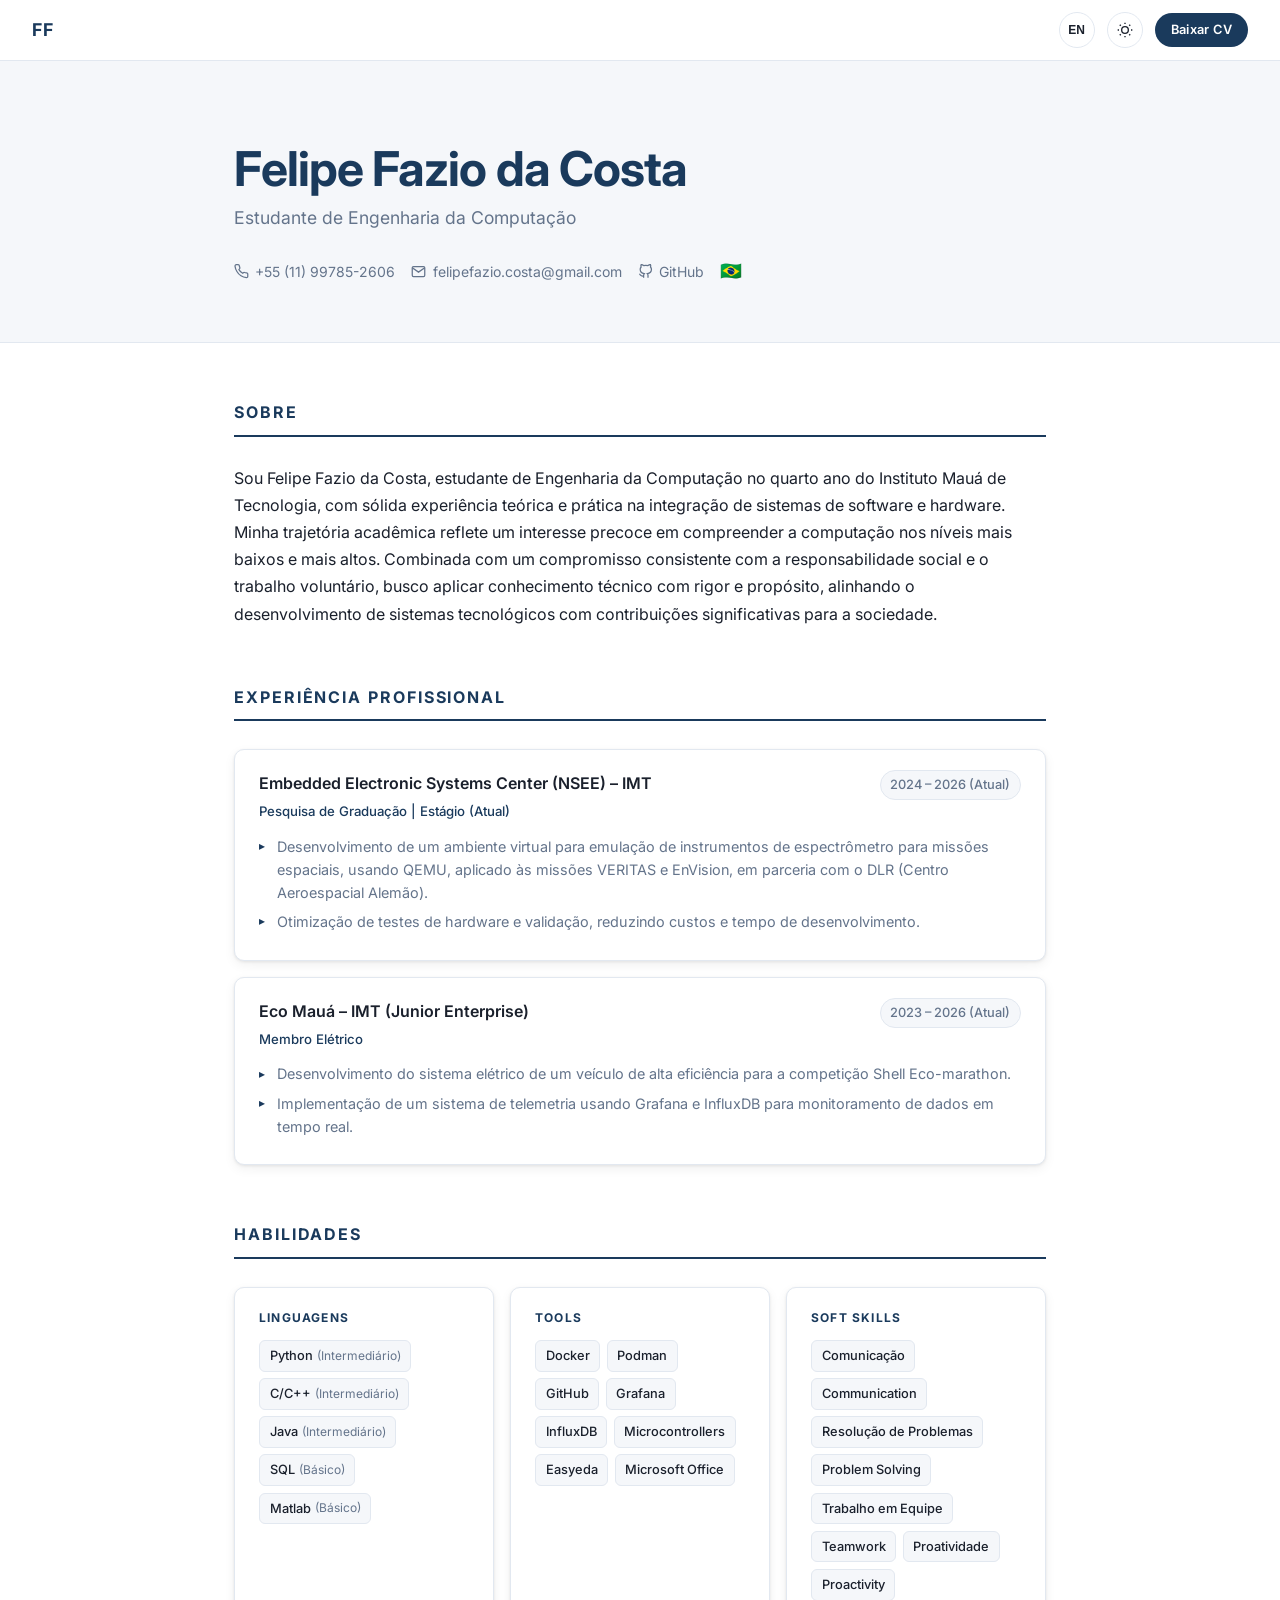
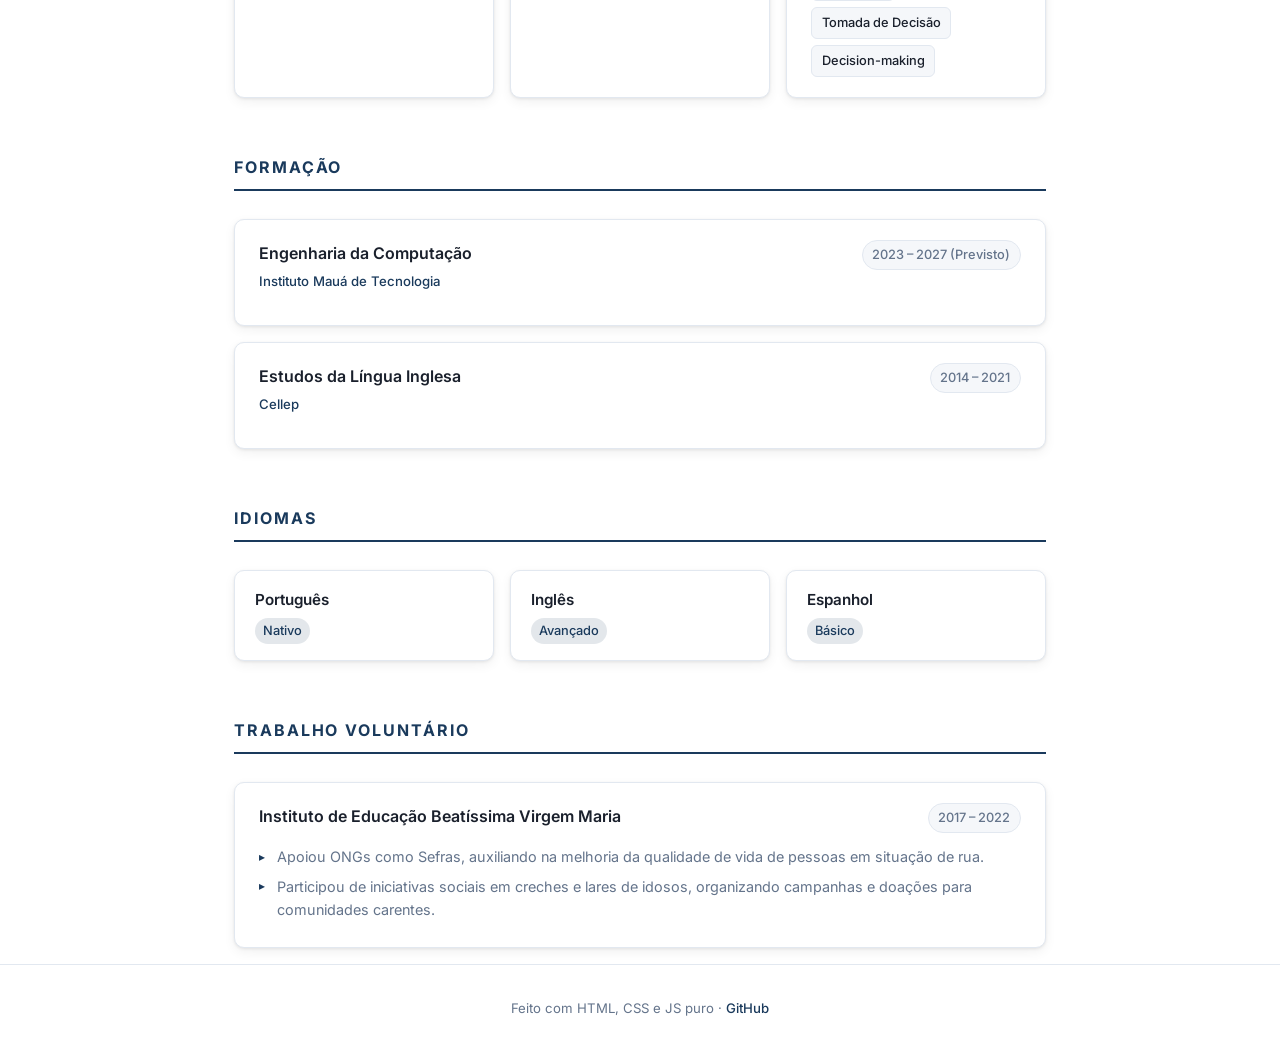
==== index.html @ 3641a053 "fix: correct GitHub username in links" ====
<!DOCTYPE html>
<html lang="pt-BR" data-theme="light">
<head>
  <meta charset="UTF-8" />
  <meta name="viewport" content="width=device-width, initial-scale=1.0" />
  <title>Felipe Fazio da Costa – CV</title>
  <meta name="description" content="CV de Felipe Fazio da Costa, estudante de Engenharia da Computação no Instituto Mauá de Tecnologia." />
  <link rel="preconnect" href="https://fonts.googleapis.com" />
  <link rel="preconnect" href="https://fonts.gstatic.com" crossorigin />
  <link href="https://fonts.googleapis.com/css2?family=Inter:wght@300;400;500;600;700&display=swap" rel="stylesheet" />
  <link rel="stylesheet" href="css/style.css" />
</head>
<body>

  <!-- ─── NAVBAR ─────────────────────────────────────────────── -->
  <nav class="navbar">
    <span class="nav-logo">FF</span>
    <div class="nav-actions">
      <button id="lang-toggle" class="btn-icon" aria-label="Trocar idioma / Switch language">
        <span data-lang="pt">EN</span>
        <span data-lang="en" hidden>PT</span>
      </button>
      <button id="theme-toggle" class="btn-icon" aria-label="Alternar tema">
        <svg class="icon-sun" xmlns="http://www.w3.org/2000/svg" viewBox="0 0 24 24" fill="none" stroke="currentColor" stroke-width="2"><circle cx="12" cy="12" r="5"/><line x1="12" y1="1" x2="12" y2="3"/><line x1="12" y1="21" x2="12" y2="23"/><line x1="4.22" y1="4.22" x2="5.64" y2="5.64"/><line x1="18.36" y1="18.36" x2="19.78" y2="19.78"/><line x1="1" y1="12" x2="3" y2="12"/><line x1="21" y1="12" x2="23" y2="12"/><line x1="4.22" y1="19.78" x2="5.64" y2="18.36"/><line x1="18.36" y1="5.64" x2="19.78" y2="4.22"/></svg>
        <svg class="icon-moon" xmlns="http://www.w3.org/2000/svg" viewBox="0 0 24 24" fill="none" stroke="currentColor" stroke-width="2"><path d="M21 12.79A9 9 0 1 1 11.21 3 7 7 0 0 0 21 12.79z"/></svg>
      </button>
      <a href="assets/cv_felipe_fazio.pdf" download class="btn-download">
        <span data-lang="pt">Baixar CV</span>
        <span data-lang="en" hidden>Download CV</span>
      </a>
    </div>
  </nav>

  <!-- ─── HEADER ──────────────────────────────────────────────── -->
  <header class="hero reveal">
    <div class="container">
      <h1>Felipe Fazio da Costa</h1>
      <p class="subtitle">
        <span data-lang="pt">Estudante de Engenharia da Computação</span>
        <span data-lang="en" hidden>Computer Engineering Student</span>
      </p>
      <div class="contacts">
        <a href="tel:+5511997852606" class="contact-item">
          <svg xmlns="http://www.w3.org/2000/svg" viewBox="0 0 24 24" fill="none" stroke="currentColor" stroke-width="2"><path d="M22 16.92v3a2 2 0 0 1-2.18 2 19.79 19.79 0 0 1-8.63-3.07A19.5 19.5 0 0 1 4.69 12a19.79 19.79 0 0 1-3.07-8.67A2 2 0 0 1 3.6 1.18h3a2 2 0 0 1 2 1.72 12.84 12.84 0 0 0 .7 2.81 2 2 0 0 1-.45 2.11L7.91 8.91a16 16 0 0 0 6 6l.91-.91a2 2 0 0 1 2.11-.45 12.84 12.84 0 0 0 2.81.7A2 2 0 0 1 22 16.92z"/></svg>
          +55 (11) 99785-2606
        </a>
        <a href="mailto:felipefazio.costa@gmail.com" class="contact-item">
          <svg xmlns="http://www.w3.org/2000/svg" viewBox="0 0 24 24" fill="none" stroke="currentColor" stroke-width="2"><path d="M4 4h16c1.1 0 2 .9 2 2v12c0 1.1-.9 2-2 2H4c-1.1 0-2-.9-2-2V6c0-1.1.9-2 2-2z"/><polyline points="22,6 12,13 2,6"/></svg>
          felipefazio.costa@gmail.com
        </a>
        <a href="https://github.com/FFCfelps1" target="_blank" rel="noopener" class="contact-item">
          <svg xmlns="http://www.w3.org/2000/svg" viewBox="0 0 24 24" fill="none" stroke="currentColor" stroke-width="2"><path d="M9 19c-5 1.5-5-2.5-7-3m14 6v-3.87a3.37 3.37 0 0 0-.94-2.61c3.14-.35 6.44-1.54 6.44-7A5.44 5.44 0 0 0 20 4.77 5.07 5.07 0 0 0 19.91 1S18.73.65 16 2.48a13.38 13.38 0 0 0-7 0C6.27.65 5.09 1 5.09 1A5.07 5.07 0 0 0 5 4.77a5.44 5.44 0 0 0-1.5 3.78c0 5.42 3.3 6.61 6.44 7A3.37 3.37 0 0 0 9 18.13V22"/></svg>
          GitHub
        </a>
        <span class="contact-item flag" title="Brasileiro">🇧🇷</span>
      </div>
    </div>
  </header>

  <main class="container">

    <!-- ─── ABOUT ──────────────────────────────────────────────── -->
    <section id="about" class="section reveal">
      <h2 class="section-title">
        <span data-lang="pt">Sobre</span>
        <span data-lang="en" hidden>About</span>
      </h2>
      <p data-lang="pt">
        Sou Felipe Fazio da Costa, estudante de Engenharia da Computação no quarto ano do Instituto Mauá de Tecnologia, com sólida experiência teórica e prática na integração de sistemas de software e hardware. Minha trajetória acadêmica reflete um interesse precoce em compreender a computação nos níveis mais baixos e mais altos. Combinada com um compromisso consistente com a responsabilidade social e o trabalho voluntário, busco aplicar conhecimento técnico com rigor e propósito, alinhando o desenvolvimento de sistemas tecnológicos com contribuições significativas para a sociedade.
      </p>
      <p data-lang="en" hidden>
        I'm Felipe Fazio da Costa, a fourth-year Computer Engineering student at Instituto Mauá de Tecnologia, with solid theoretical and practical experience in the integration of software and hardware systems. My academic path reflects an early interest in understanding computing at both low and high levels, combined with a consistent commitment to social responsibility developed through volunteer work. I seek to apply technical knowledge with rigor and purpose, aligning the development of technological systems with meaningful contributions to society.
      </p>
    </section>

    <!-- ─── EXPERIENCE ───────────────────────────────────────────── -->
    <section id="experience" class="section reveal">
      <h2 class="section-title">
        <span data-lang="pt">Experiência Profissional</span>
        <span data-lang="en" hidden>Professional Experience</span>
      </h2>

      <div class="experience-item reveal">
        <div class="exp-header">
          <div>
            <h3>Embedded Electronic Systems Center (NSEE) – IMT</h3>
            <span class="exp-role">
              <span data-lang="pt">Pesquisa de Graduação | Estágio (Atual)</span>
              <span data-lang="en" hidden>Undergraduate Research | Internship (Current)</span>
            </span>
          </div>
          <span class="exp-date">2024 – 2026 (<span data-lang="pt">Atual</span><span data-lang="en" hidden>Current</span>)</span>
        </div>
        <ul>
          <li data-lang="pt">Desenvolvimento de um ambiente virtual para emulação de instrumentos de espectrômetro para missões espaciais, usando QEMU, aplicado às missões VERITAS e EnVision, em parceria com o DLR (Centro Aeroespacial Alemão).</li>
          <li data-lang="en" hidden>Development of a virtual environment for spectrograph instrument emulation using QEMU, applied to the VERITAS and EnVision space missions, in partnership with DLR (German Aerospace Center).</li>
          <li data-lang="pt">Otimização de testes de hardware e validação, reduzindo custos e tempo de desenvolvimento.</li>
          <li data-lang="en" hidden>Optimization of hardware testing and validation, reducing costs and development time.</li>
        </ul>
      </div>

      <div class="experience-item reveal">
        <div class="exp-header">
          <div>
            <h3>Eco Mauá – IMT (Junior Enterprise)</h3>
            <span class="exp-role">
              <span data-lang="pt">Membro Elétrico</span>
              <span data-lang="en" hidden>Electrical Member</span>
            </span>
          </div>
          <span class="exp-date">2023 – 2026 (<span data-lang="pt">Atual</span><span data-lang="en" hidden>Current</span>)</span>
        </div>
        <ul>
          <li data-lang="pt">Desenvolvimento do sistema elétrico de um veículo de alta eficiência para a competição Shell Eco-marathon.</li>
          <li data-lang="en" hidden>Development of the electrical system of a high-efficiency vehicle for the Shell Eco-marathon competition.</li>
          <li data-lang="pt">Implementação de um sistema de telemetria usando Grafana e InfluxDB para monitoramento de dados em tempo real.</li>
          <li data-lang="en" hidden>Implementation of a telemetry system using Grafana and InfluxDB for real-time data monitoring.</li>
        </ul>
      </div>
    </section>

    <!-- ─── SKILLS ───────────────────────────────────────────────── -->
    <section id="skills" class="section reveal">
      <h2 class="section-title">
        <span data-lang="pt">Habilidades</span>
        <span data-lang="en" hidden>Skills</span>
      </h2>
      <div class="skills-grid">
        <div class="skill-group reveal">
          <h4 data-lang="pt">Linguagens</h4>
          <h4 data-lang="en" hidden>Languages</h4>
          <div class="tags">
            <span class="tag">Python <em data-lang="pt">(Intermediário)</em><em data-lang="en" hidden>(Intermediate)</em></span>
            <span class="tag">C/C++ <em data-lang="pt">(Intermediário)</em><em data-lang="en" hidden>(Intermediate)</em></span>
            <span class="tag">Java <em data-lang="pt">(Intermediário)</em><em data-lang="en" hidden>(Intermediate)</em></span>
            <span class="tag">SQL <em data-lang="pt">(Básico)</em><em data-lang="en" hidden>(Basic)</em></span>
            <span class="tag">Matlab <em data-lang="pt">(Básico)</em><em data-lang="en" hidden>(Basic)</em></span>
          </div>
        </div>
        <div class="skill-group reveal">
          <h4>Tools</h4>
          <div class="tags">
            <span class="tag">Docker</span>
            <span class="tag">Podman</span>
            <span class="tag">GitHub</span>
            <span class="tag">Grafana</span>
            <span class="tag">InfluxDB</span>
            <span class="tag">Microcontrollers</span>
            <span class="tag">Easyeda</span>
            <span class="tag">Microsoft Office</span>
          </div>
        </div>
        <div class="skill-group reveal">
          <h4 data-lang="pt">Soft Skills</h4>
          <h4 data-lang="en" hidden>Soft Skills</h4>
          <div class="tags">
            <span class="tag" data-lang="pt">Comunicação</span><span class="tag" data-lang="en" hidden>Communication</span>
            <span class="tag" data-lang="pt">Resolução de Problemas</span><span class="tag" data-lang="en" hidden>Problem Solving</span>
            <span class="tag" data-lang="pt">Trabalho em Equipe</span><span class="tag" data-lang="en" hidden>Teamwork</span>
            <span class="tag" data-lang="pt">Proatividade</span><span class="tag" data-lang="en" hidden>Proactivity</span>
            <span class="tag" data-lang="pt">Tomada de Decisão</span><span class="tag" data-lang="en" hidden>Decision-making</span>
          </div>
        </div>
      </div>
    </section>

    <!-- ─── EDUCATION ────────────────────────────────────────────── -->
    <section id="education" class="section reveal">
      <h2 class="section-title">
        <span data-lang="pt">Formação</span>
        <span data-lang="en" hidden>Education</span>
      </h2>
      <div class="experience-item reveal">
        <div class="exp-header">
          <div>
            <h3 data-lang="pt">Engenharia da Computação</h3>
            <h3 data-lang="en" hidden>Computer Engineering</h3>
            <span class="exp-role">Instituto Mauá de Tecnologia</span>
          </div>
          <span class="exp-date">2023 – 2027 (<span data-lang="pt">Previsto</span><span data-lang="en" hidden>Expected</span>)</span>
        </div>
      </div>
      <div class="experience-item reveal">
        <div class="exp-header">
          <div>
            <h3 data-lang="pt">Estudos da Língua Inglesa</h3>
            <h3 data-lang="en" hidden>English Language Studies</h3>
            <span class="exp-role">Cellep</span>
          </div>
          <span class="exp-date">2014 – 2021</span>
        </div>
      </div>
    </section>

    <!-- ─── LANGUAGES ────────────────────────────────────────────── -->
    <section id="languages" class="section reveal">
      <h2 class="section-title">
        <span data-lang="pt">Idiomas</span>
        <span data-lang="en" hidden>Languages</span>
      </h2>
      <div class="lang-grid">
        <div class="lang-item reveal">
          <span class="lang-name" data-lang="pt">Português</span>
          <span class="lang-name" data-lang="en" hidden>Portuguese</span>
          <span class="lang-level" data-lang="pt">Nativo</span>
          <span class="lang-level" data-lang="en" hidden>Native</span>
        </div>
        <div class="lang-item reveal">
          <span class="lang-name" data-lang="pt">Inglês</span>
          <span class="lang-name" data-lang="en" hidden>English</span>
          <span class="lang-level" data-lang="pt">Avançado</span>
          <span class="lang-level" data-lang="en" hidden>Advanced</span>
        </div>
        <div class="lang-item reveal">
          <span class="lang-name" data-lang="pt">Espanhol</span>
          <span class="lang-name" data-lang="en" hidden>Spanish</span>
          <span class="lang-level" data-lang="pt">Básico</span>
          <span class="lang-level" data-lang="en" hidden>Beginner</span>
        </div>
      </div>
    </section>

    <!-- ─── VOLUNTEER ────────────────────────────────────────────── -->
    <section id="volunteer" class="section reveal">
      <h2 class="section-title">
        <span data-lang="pt">Trabalho Voluntário</span>
        <span data-lang="en" hidden>Volunteer Work</span>
      </h2>
      <div class="experience-item reveal">
        <div class="exp-header">
          <div>
            <h3>Instituto de Educação Beatíssima Virgem Maria</h3>
          </div>
          <span class="exp-date">2017 – 2022</span>
        </div>
        <ul>
          <li data-lang="pt">Apoiou ONGs como Sefras, auxiliando na melhoria da qualidade de vida de pessoas em situação de rua.</li>
          <li data-lang="en" hidden>Supported NGOs such as Sefras, assisting in improving the quality of life for people experiencing homelessness.</li>
          <li data-lang="pt">Participou de iniciativas sociais em creches e lares de idosos, organizando campanhas e doações para comunidades carentes.</li>
          <li data-lang="en" hidden>Participated in social initiatives at daycares and nursing homes, organizing campaigns and donations for underprivileged communities.</li>
        </ul>
      </div>
    </section>

  </main>

  <!-- ─── FOOTER ──────────────────────────────────────────────── -->
  <footer class="footer">
    <p>
      <span data-lang="pt">Feito com HTML, CSS e JS puro · </span>
      <span data-lang="en" hidden>Built with plain HTML, CSS & JS · </span>
      <a href="https://github.com/FFCfelps1/CV_Felipe_Fazio" target="_blank" rel="noopener">GitHub</a>
    </p>
  </footer>

  <script src="js/main.js"></script>
</body>
</html>
---- css/style.css ----
/* ─── TOKENS ─────────────────────────────────────────────────── */
:root {
  --bg:          #ffffff;
  --bg-alt:      #f5f7fa;
  --surface:     #ffffff;
  --border:      #e2e8f0;
  --text:        #1a202c;
  --text-muted:  #64748b;
  --accent:      #1a3a5c;
  --accent-light:#2563a8;
  --accent-glow: rgba(26, 58, 92, 0.12);
  --nav-bg:      rgba(255, 255, 255, 0.85);
  --shadow:      0 1px 3px rgba(0,0,0,.08), 0 4px 12px rgba(0,0,0,.06);
  --radius:      10px;
  --transition:  .25s ease;
}

[data-theme="dark"] {
  --bg:          #0f1117;
  --bg-alt:      #161b22;
  --surface:     #1c2230;
  --border:      #2d3748;
  --text:        #e2e8f0;
  --text-muted:  #94a3b8;
  --accent:      #4a9eff;
  --accent-light:#7bc2ff;
  --accent-glow: rgba(74, 158, 255, 0.15);
  --nav-bg:      rgba(15, 17, 23, 0.85);
  --shadow:      0 1px 3px rgba(0,0,0,.3), 0 4px 12px rgba(0,0,0,.25);
}

/* ─── RESET & BASE ──────────────────────────────────────────── */
*, *::before, *::after { box-sizing: border-box; margin: 0; padding: 0; }

html { scroll-behavior: smooth; }

body {
  font-family: 'Inter', system-ui, sans-serif;
  font-size: 1rem;
  line-height: 1.7;
  color: var(--text);
  background: var(--bg);
  transition: background var(--transition), color var(--transition);
}

a { color: inherit; text-decoration: none; }
a:hover { color: var(--accent); }
ul { list-style: none; }

/* ─── LAYOUT ────────────────────────────────────────────────── */
.container {
  max-width: 860px;
  margin: 0 auto;
  padding: 0 1.5rem;
}

/* ─── NAVBAR ────────────────────────────────────────────────── */
.navbar {
  position: sticky;
  top: 0;
  z-index: 100;
  display: flex;
  align-items: center;
  justify-content: space-between;
  padding: .75rem 2rem;
  background: var(--nav-bg);
  backdrop-filter: blur(12px);
  -webkit-backdrop-filter: blur(12px);
  border-bottom: 1px solid var(--border);
  transition: background var(--transition);
}

.nav-logo {
  font-weight: 700;
  font-size: 1.1rem;
  color: var(--accent);
  letter-spacing: .05em;
}

.nav-actions {
  display: flex;
  align-items: center;
  gap: .75rem;
}

.btn-icon {
  display: flex;
  align-items: center;
  justify-content: center;
  width: 36px;
  height: 36px;
  border: 1px solid var(--border);
  border-radius: 50%;
  background: transparent;
  cursor: pointer;
  color: var(--text);
  font-size: .75rem;
  font-weight: 600;
  transition: background var(--transition), color var(--transition), border-color var(--transition);
}
.btn-icon:hover { background: var(--accent-glow); color: var(--accent); border-color: var(--accent); }
.btn-icon svg { width: 16px; height: 16px; }

/* Show/hide sun & moon based on theme */
[data-theme="light"] .icon-moon { display: none; }
[data-theme="dark"]  .icon-sun  { display: none; }

.btn-download {
  display: inline-flex;
  align-items: center;
  gap: .4rem;
  padding: .4rem 1rem;
  border-radius: 20px;
  background: var(--accent);
  color: #fff !important;
  font-size: .8rem;
  font-weight: 600;
  letter-spacing: .03em;
  transition: opacity var(--transition), transform var(--transition);
}
.btn-download:hover { opacity: .85; transform: translateY(-1px); }

/* ─── HERO ──────────────────────────────────────────────────── */
.hero {
  padding: 5rem 0 3.5rem;
  background: var(--bg-alt);
  border-bottom: 1px solid var(--border);
}

.hero h1 {
  font-size: clamp(2rem, 5vw, 3rem);
  font-weight: 700;
  letter-spacing: -.02em;
  color: var(--accent);
  line-height: 1.15;
}

.subtitle {
  font-size: 1.1rem;
  color: var(--text-muted);
  margin-top: .4rem;
  font-weight: 400;
}

.contacts {
  display: flex;
  flex-wrap: wrap;
  gap: 1rem;
  margin-top: 1.5rem;
}

.contact-item {
  display: inline-flex;
  align-items: center;
  gap: .4rem;
  font-size: .875rem;
  color: var(--text-muted);
  transition: color var(--transition);
}
.contact-item:hover { color: var(--accent); }
.contact-item svg { width: 15px; height: 15px; flex-shrink: 0; }
.contact-item.flag { cursor: default; font-size: 1.1rem; }

/* ─── MAIN SECTIONS ─────────────────────────────────────────── */
main { padding: 1.5rem 0 4rem; }

.section { margin-top: 3.5rem; }

.section-title {
  font-size: 1rem;
  font-weight: 700;
  text-transform: uppercase;
  letter-spacing: .12em;
  color: var(--accent);
  padding-bottom: .5rem;
  border-bottom: 2px solid var(--accent);
  margin-bottom: 1.75rem;
}

/* ─── EXPERIENCE ────────────────────────────────────────────── */
.experience-item {
  padding: 1.25rem 1.5rem;
  border-radius: var(--radius);
  background: var(--surface);
  border: 1px solid var(--border);
  box-shadow: var(--shadow);
  margin-bottom: 1rem;
  transition: transform var(--transition), box-shadow var(--transition);
}
.experience-item:hover {
  transform: translateY(-2px);
  box-shadow: 0 6px 20px var(--accent-glow);
}

.exp-header {
  display: flex;
  justify-content: space-between;
  align-items: flex-start;
  gap: 1rem;
  flex-wrap: wrap;
  margin-bottom: .75rem;
}

.exp-header h3 {
  font-size: 1rem;
  font-weight: 600;
  color: var(--text);
}

.exp-role {
  display: block;
  font-size: .825rem;
  color: var(--accent);
  font-weight: 500;
  margin-top: .2rem;
}

.exp-date {
  font-size: .8rem;
  color: var(--text-muted);
  white-space: nowrap;
  font-weight: 500;
  padding: .2rem .6rem;
  background: var(--bg-alt);
  border-radius: 20px;
  border: 1px solid var(--border);
}

.experience-item ul { margin-top: .25rem; }
.experience-item ul li {
  position: relative;
  padding-left: 1.1rem;
  font-size: .9rem;
  color: var(--text-muted);
  margin-bottom: .4rem;
  line-height: 1.6;
}
.experience-item ul li::before {
  content: '▸';
  position: absolute;
  left: 0;
  color: var(--accent);
  font-size: .75rem;
  top: .1em;
}

/* ─── SKILLS ────────────────────────────────────────────────── */
.skills-grid {
  display: grid;
  grid-template-columns: repeat(auto-fit, minmax(220px, 1fr));
  gap: 1rem;
}

.skill-group {
  padding: 1.25rem 1.5rem;
  border-radius: var(--radius);
  background: var(--surface);
  border: 1px solid var(--border);
  box-shadow: var(--shadow);
}

.skill-group h4 {
  font-size: .75rem;
  font-weight: 700;
  text-transform: uppercase;
  letter-spacing: .1em;
  color: var(--accent);
  margin-bottom: .75rem;
}

.tags { display: flex; flex-wrap: wrap; gap: .4rem; }

.tag {
  display: inline-flex;
  align-items: center;
  padding: .25rem .6rem;
  border-radius: 6px;
  background: var(--bg-alt);
  border: 1px solid var(--border);
  font-size: .8rem;
  color: var(--text);
  font-weight: 500;
  transition: background var(--transition), color var(--transition);
}
.tag:hover { background: var(--accent-glow); color: var(--accent); border-color: var(--accent); }
.tag em { font-style: normal; color: var(--text-muted); margin-left: .25rem; font-weight: 400; font-size: .75rem; }

/* ─── LANGUAGES ─────────────────────────────────────────────── */
.lang-grid {
  display: flex;
  flex-wrap: wrap;
  gap: 1rem;
}

.lang-item {
  flex: 1 1 160px;
  padding: 1rem 1.25rem;
  border-radius: var(--radius);
  background: var(--surface);
  border: 1px solid var(--border);
  box-shadow: var(--shadow);
  display: flex;
  flex-direction: column;
  gap: .3rem;
}

.lang-name {
  font-weight: 600;
  font-size: .95rem;
  color: var(--text);
}

.lang-level {
  font-size: .8rem;
  color: var(--accent);
  font-weight: 500;
  padding: .15rem .5rem;
  background: var(--accent-glow);
  border-radius: 20px;
  align-self: flex-start;
}

/* ─── FOOTER ────────────────────────────────────────────────── */
.footer {
  text-align: center;
  padding: 2rem 1rem;
  border-top: 1px solid var(--border);
  color: var(--text-muted);
  font-size: .825rem;
}
.footer a { color: var(--accent); font-weight: 500; }
.footer a:hover { text-decoration: underline; }

/* ─── SCROLL REVEAL ANIMATION ───────────────────────────────── */
.reveal {
  opacity: 0;
  transform: translateY(24px);
  transition: opacity .55s ease, transform .55s ease;
}
.reveal.visible {
  opacity: 1;
  transform: translateY(0);
}

/* ─── RESPONSIVE ────────────────────────────────────────────── */
@media (max-width: 600px) {
  .navbar { padding: .65rem 1rem; }
  .hero { padding: 3.5rem 0 2.5rem; }
  .exp-header { flex-direction: column; }
  .exp-date { align-self: flex-start; }
  .btn-download span { display: none; }
  .btn-download::after { content: "↓ CV"; }
}
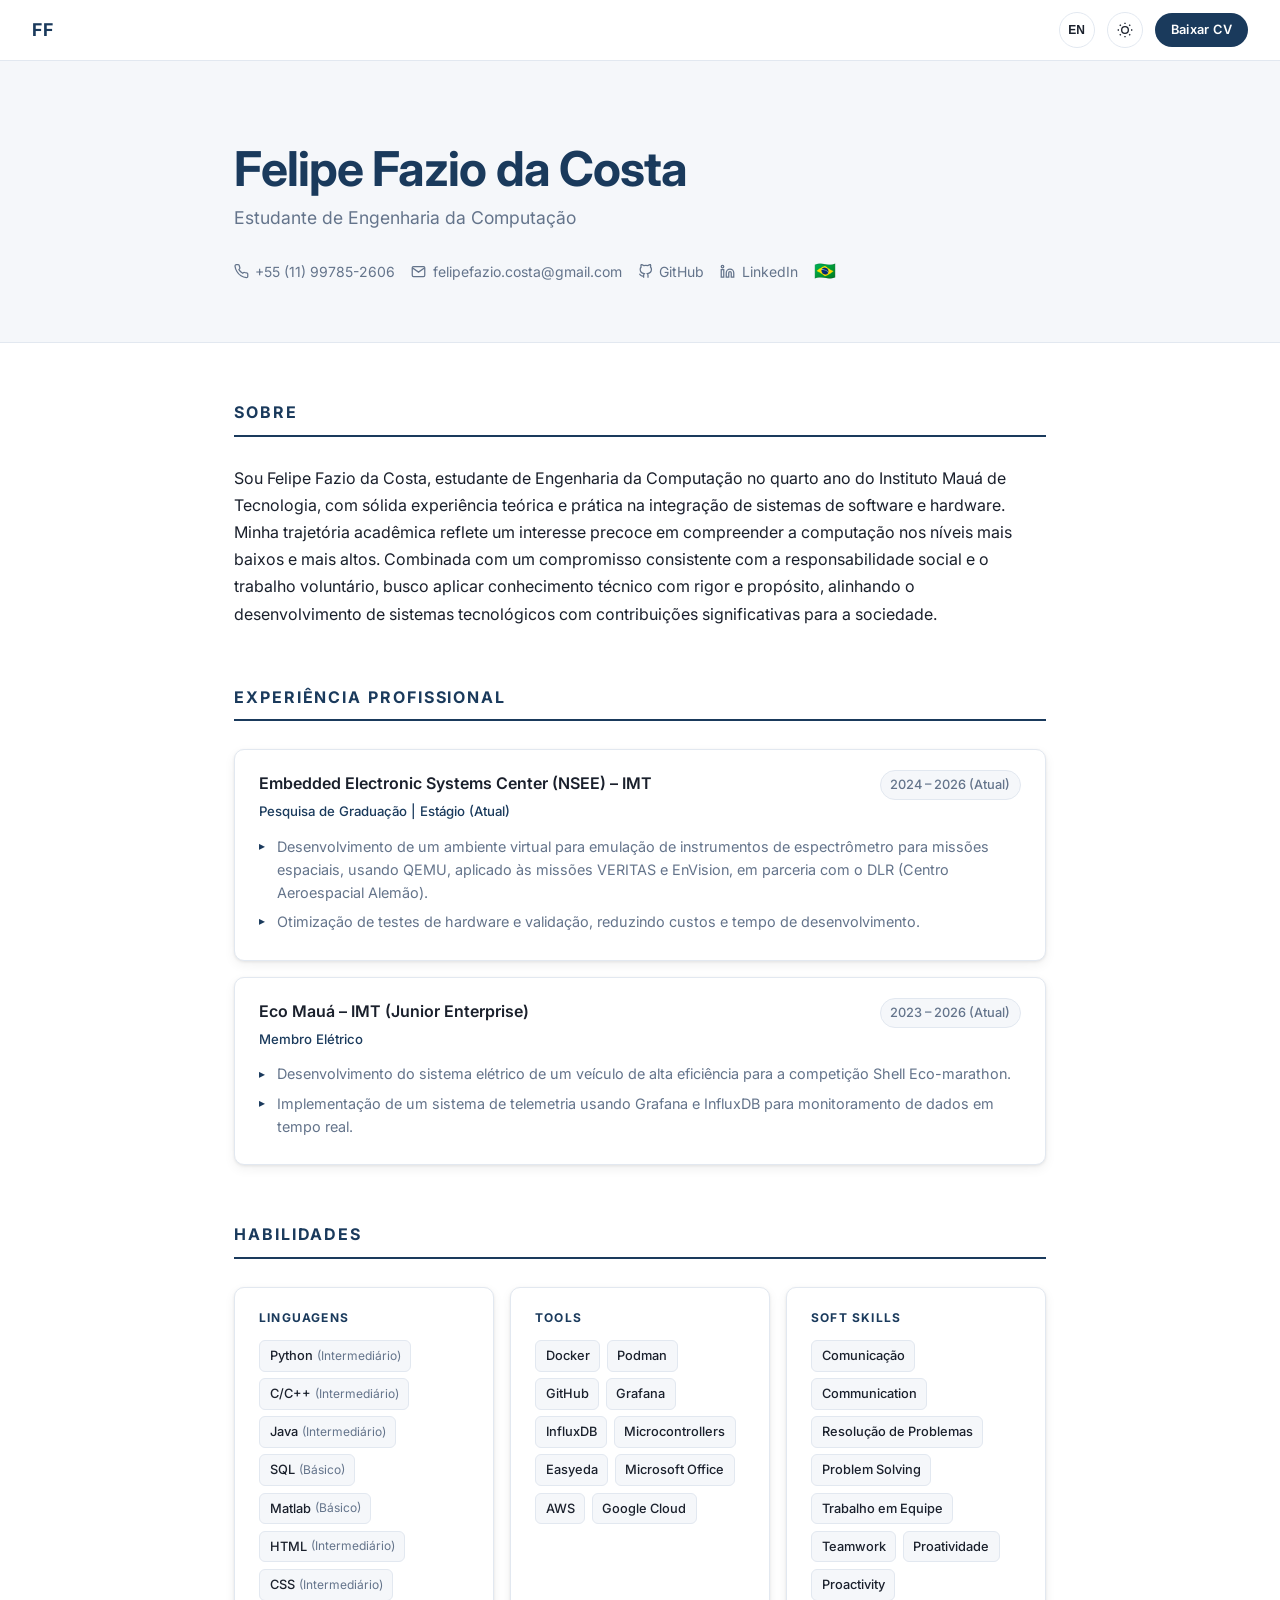
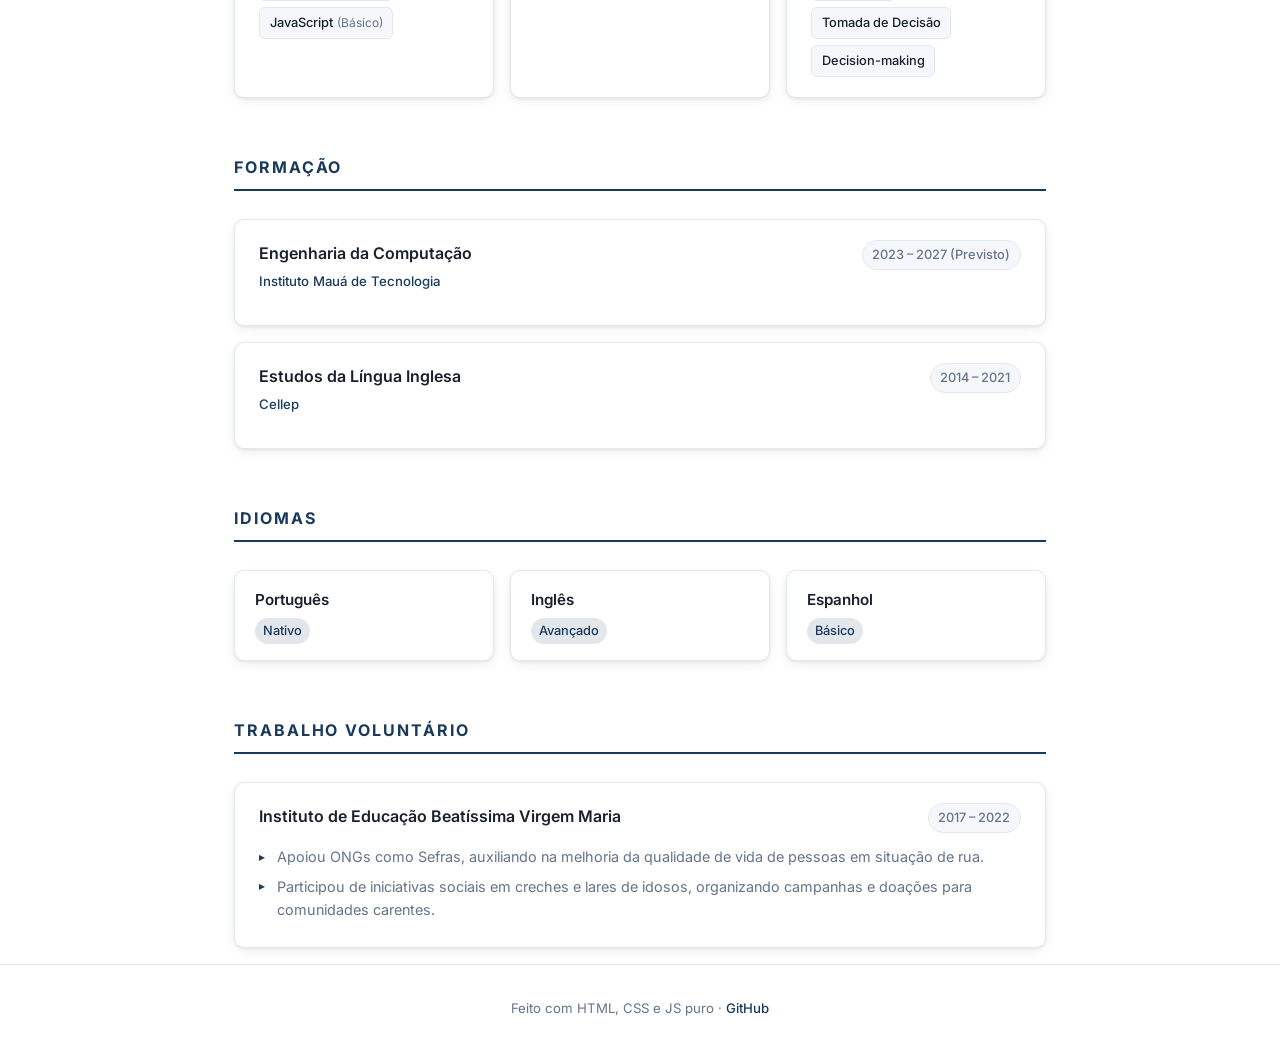
==== commit 28d0d1d1: "feat: add LinkedIn contact, HTML/CSS/JS skills, AWS and Google Cloud tools" ====
--- a/index.html
+++ b/index.html
@@ -52,6 +52,10 @@
           <svg xmlns="http://www.w3.org/2000/svg" viewBox="0 0 24 24" fill="none" stroke="currentColor" stroke-width="2"><path d="M9 19c-5 1.5-5-2.5-7-3m14 6v-3.87a3.37 3.37 0 0 0-.94-2.61c3.14-.35 6.44-1.54 6.44-7A5.44 5.44 0 0 0 20 4.77 5.07 5.07 0 0 0 19.91 1S18.73.65 16 2.48a13.38 13.38 0 0 0-7 0C6.27.65 5.09 1 5.09 1A5.07 5.07 0 0 0 5 4.77a5.44 5.44 0 0 0-1.5 3.78c0 5.42 3.3 6.61 6.44 7A3.37 3.37 0 0 0 9 18.13V22"/></svg>
           GitHub
         </a>
+        <a href="https://www.linkedin.com/in/felipe-fazio-da-costa" target="_blank" rel="noopener" class="contact-item">
+          <svg xmlns="http://www.w3.org/2000/svg" viewBox="0 0 24 24" fill="none" stroke="currentColor" stroke-width="2"><path d="M16 8a6 6 0 0 1 6 6v7h-4v-7a2 2 0 0 0-2-2 2 2 0 0 0-2 2v7h-4v-7a6 6 0 0 1 6-6z"/><rect x="2" y="9" width="4" height="12"/><circle cx="4" cy="4" r="2"/></svg>
+          LinkedIn
+        </a>
         <span class="contact-item flag" title="Brasileiro">🇧🇷</span>
       </div>
     </div>
@@ -135,6 +139,9 @@
             <span class="tag">Java <em data-lang="pt">(Intermediário)</em><em data-lang="en" hidden>(Intermediate)</em></span>
             <span class="tag">SQL <em data-lang="pt">(Básico)</em><em data-lang="en" hidden>(Basic)</em></span>
             <span class="tag">Matlab <em data-lang="pt">(Básico)</em><em data-lang="en" hidden>(Basic)</em></span>
+            <span class="tag">HTML <em data-lang="pt">(Intermediário)</em><em data-lang="en" hidden>(Intermediate)</em></span>
+            <span class="tag">CSS <em data-lang="pt">(Intermediário)</em><em data-lang="en" hidden>(Intermediate)</em></span>
+            <span class="tag">JavaScript <em data-lang="pt">(Básico)</em><em data-lang="en" hidden>(Basic)</em></span>
           </div>
         </div>
         <div class="skill-group reveal">
@@ -148,6 +155,8 @@
             <span class="tag">Microcontrollers</span>
             <span class="tag">Easyeda</span>
             <span class="tag">Microsoft Office</span>
+            <span class="tag">AWS</span>
+            <span class="tag">Google Cloud</span>
           </div>
         </div>
         <div class="skill-group reveal">
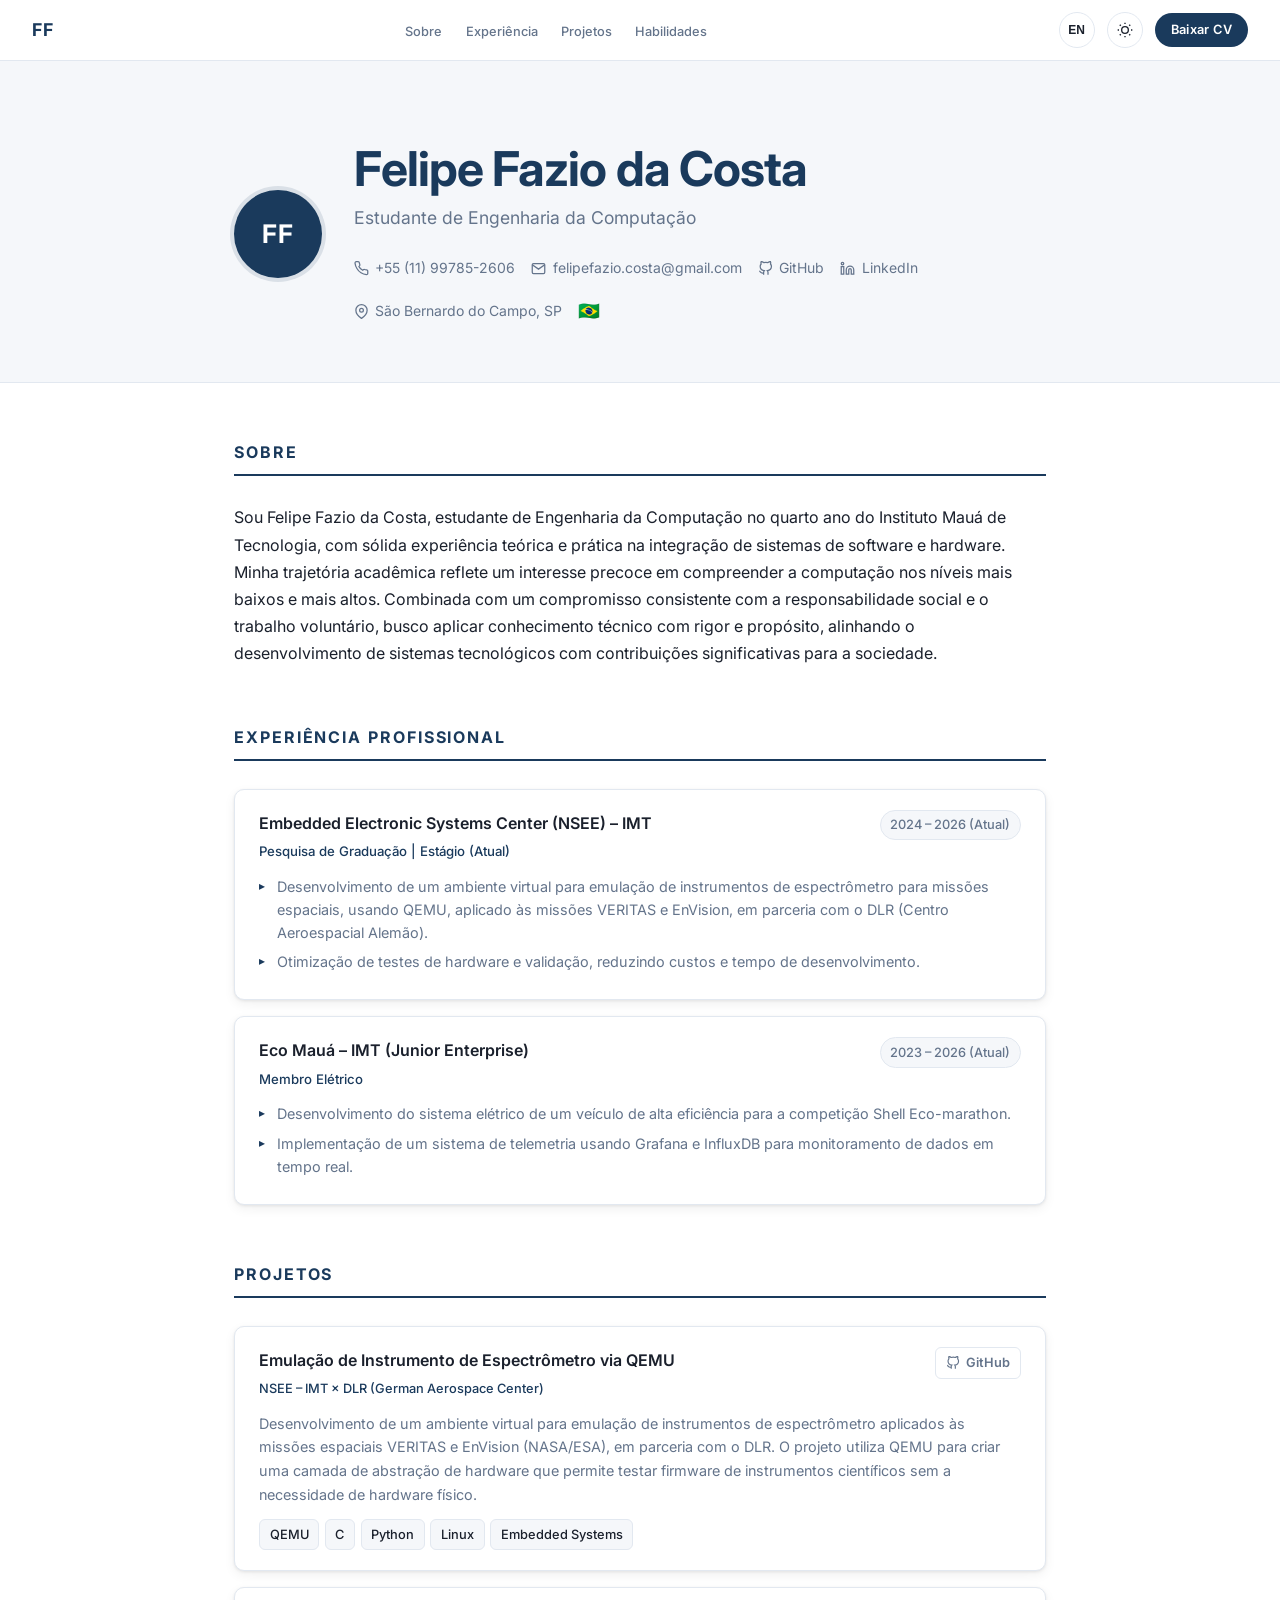
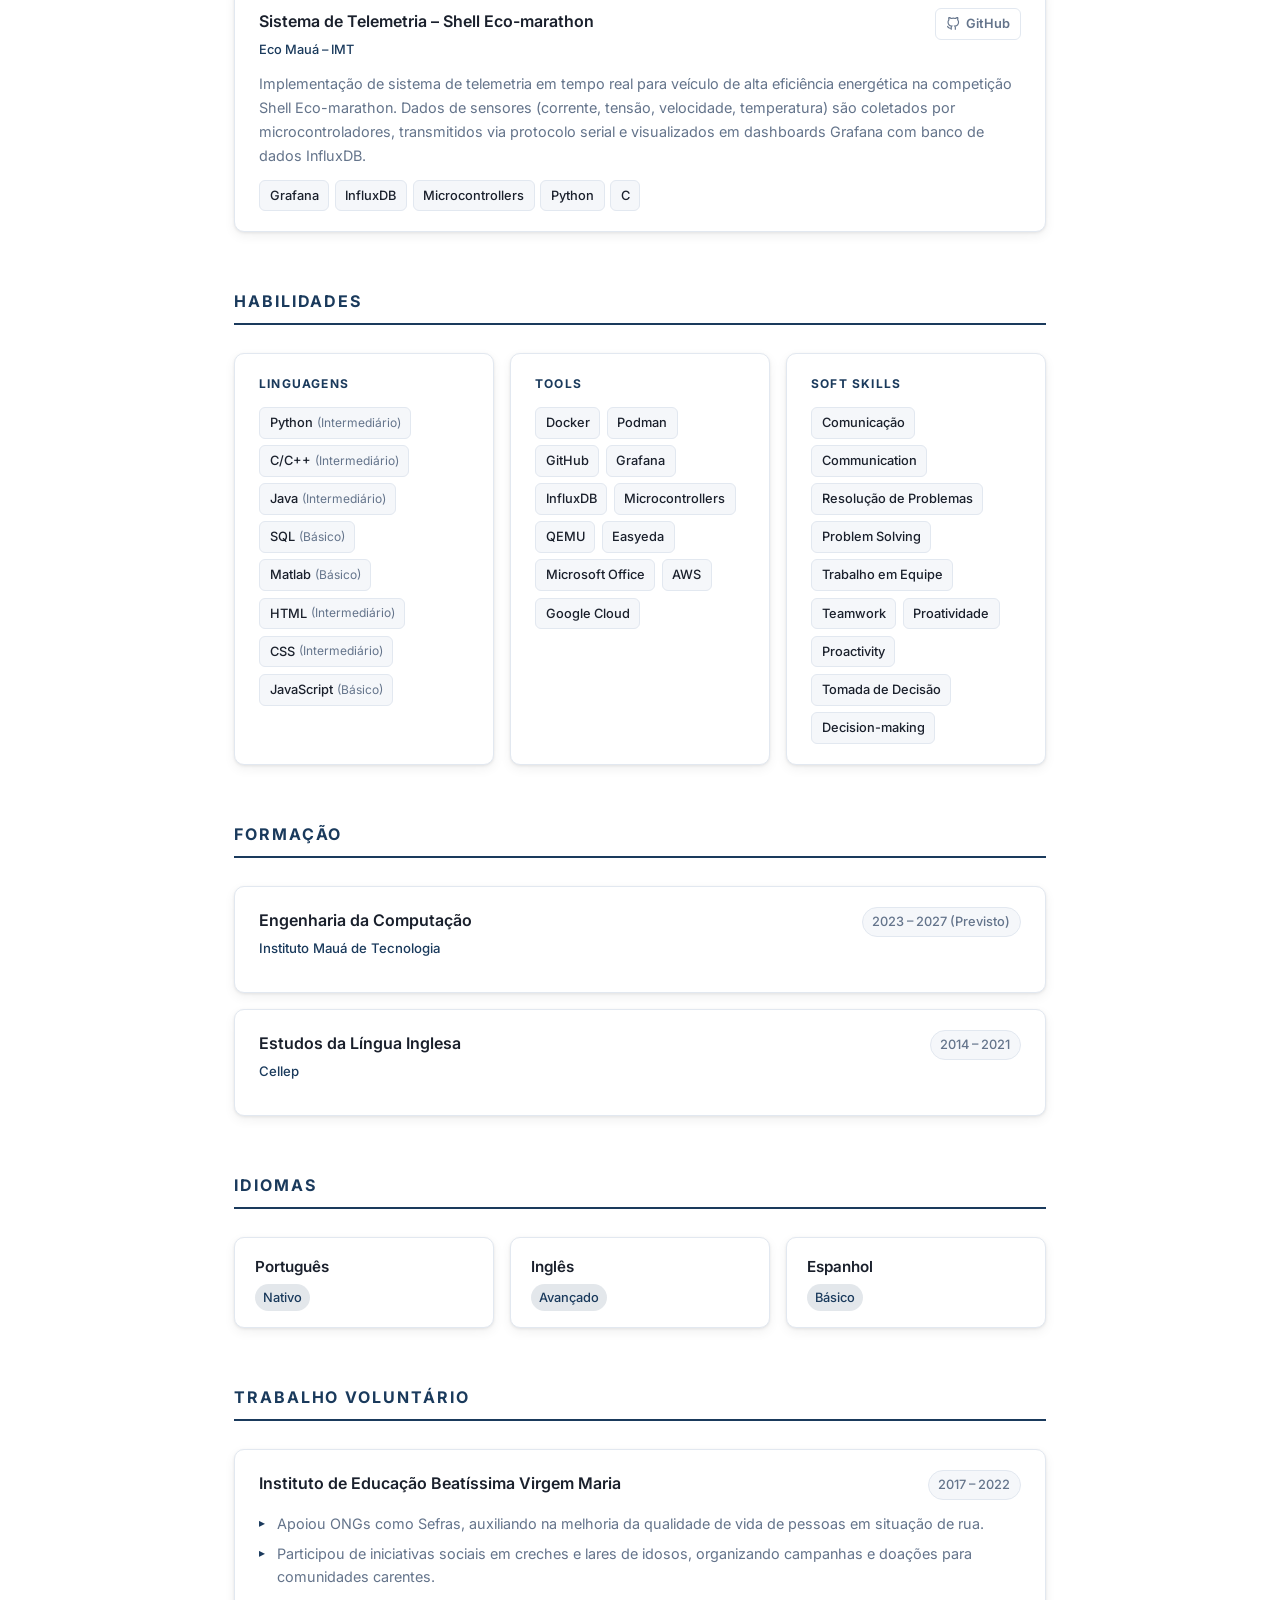
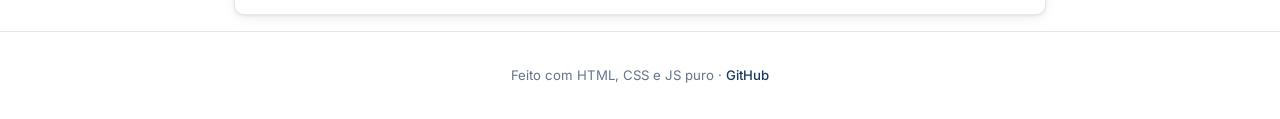
==== commit 828ed85b: "feat: add projects section, avatar, location, nav links, scroll progress, back-to-top, favicon, OG t" ====
--- a/index.html
+++ b/index.html
@@ -5,6 +5,16 @@
   <meta name="viewport" content="width=device-width, initial-scale=1.0" />
   <title>Felipe Fazio da Costa – CV</title>
   <meta name="description" content="CV de Felipe Fazio da Costa, estudante de Engenharia da Computação no Instituto Mauá de Tecnologia." />
+  <meta name="author" content="Felipe Fazio da Costa" />
+  <!-- Open Graph -->
+  <meta property="og:type"        content="website" />
+  <meta property="og:title"       content="Felipe Fazio da Costa – CV" />
+  <meta property="og:description" content="Estudante de Engenharia da Computação no IMT. Experiência em sistemas embarcados, telemetria e cloud." />
+  <meta property="og:url"         content="https://FFCfelps1.github.io/CV_Felipe_Fazio" />
+  <meta property="og:image"       content="https://FFCfelps1.github.io/CV_Felipe_Fazio/assets/og-image.png" />
+  <meta name="twitter:card"       content="summary" />
+  <!-- Favicon -->
+  <link rel="icon" type="image/svg+xml" href="favicon.svg" />
   <link rel="preconnect" href="https://fonts.googleapis.com" />
   <link rel="preconnect" href="https://fonts.gstatic.com" crossorigin />
   <link href="https://fonts.googleapis.com/css2?family=Inter:wght@300;400;500;600;700&display=swap" rel="stylesheet" />
@@ -12,9 +22,18 @@
 </head>
 <body>
 
+  <!-- ─── SCROLL PROGRESS ─────────────────────────────────────── -->
+  <div id="scroll-progress"></div>
+
   <!-- ─── NAVBAR ─────────────────────────────────────────────── -->
   <nav class="navbar">
     <span class="nav-logo">FF</span>
+    <ul class="nav-links">
+      <li><a href="#about" data-lang="pt">Sobre</a><a href="#about" data-lang="en" hidden>About</a></li>
+      <li><a href="#experience" data-lang="pt">Experiência</a><a href="#experience" data-lang="en" hidden>Experience</a></li>
+      <li><a href="#projects" data-lang="pt">Projetos</a><a href="#projects" data-lang="en" hidden>Projects</a></li>
+      <li><a href="#skills" data-lang="pt">Habilidades</a><a href="#skills" data-lang="en" hidden>Skills</a></li>
+    </ul>
     <div class="nav-actions">
       <button id="lang-toggle" class="btn-icon" aria-label="Trocar idioma / Switch language">
         <span data-lang="pt">EN</span>
@@ -34,6 +53,9 @@
   <!-- ─── HEADER ──────────────────────────────────────────────── -->
   <header class="hero reveal">
     <div class="container">
+      <div class="hero-inner">
+        <div class="hero-avatar" aria-hidden="true">FF</div>
+        <div class="hero-text">
       <h1>Felipe Fazio da Costa</h1>
       <p class="subtitle">
         <span data-lang="pt">Estudante de Engenharia da Computação</span>
@@ -52,12 +74,19 @@
           <svg xmlns="http://www.w3.org/2000/svg" viewBox="0 0 24 24" fill="none" stroke="currentColor" stroke-width="2"><path d="M9 19c-5 1.5-5-2.5-7-3m14 6v-3.87a3.37 3.37 0 0 0-.94-2.61c3.14-.35 6.44-1.54 6.44-7A5.44 5.44 0 0 0 20 4.77 5.07 5.07 0 0 0 19.91 1S18.73.65 16 2.48a13.38 13.38 0 0 0-7 0C6.27.65 5.09 1 5.09 1A5.07 5.07 0 0 0 5 4.77a5.44 5.44 0 0 0-1.5 3.78c0 5.42 3.3 6.61 6.44 7A3.37 3.37 0 0 0 9 18.13V22"/></svg>
           GitHub
         </a>
-        <a href="https://www.linkedin.com/in/felipe-fazio-da-costa" target="_blank" rel="noopener" class="contact-item">
+        <a href="https://www.linkedin.com/in/felipefaziodacosta/" target="_blank" rel="noopener" class="contact-item">
           <svg xmlns="http://www.w3.org/2000/svg" viewBox="0 0 24 24" fill="none" stroke="currentColor" stroke-width="2"><path d="M16 8a6 6 0 0 1 6 6v7h-4v-7a2 2 0 0 0-2-2 2 2 0 0 0-2 2v7h-4v-7a6 6 0 0 1 6-6z"/><rect x="2" y="9" width="4" height="12"/><circle cx="4" cy="4" r="2"/></svg>
           LinkedIn
         </a>
+        <span class="contact-item">
+          <svg xmlns="http://www.w3.org/2000/svg" viewBox="0 0 24 24" fill="none" stroke="currentColor" stroke-width="2"><path d="M21 10c0 7-9 13-9 13s-9-6-9-13a9 9 0 0 1 18 0z"/><circle cx="12" cy="10" r="3"/></svg>
+          <span data-lang="pt">São Bernardo do Campo, SP</span>
+          <span data-lang="en" hidden>São Bernardo do Campo, SP</span>
+        </span>
         <span class="contact-item flag" title="Brasileiro">🇧🇷</span>
       </div>
+        </div><!-- .hero-text -->
+      </div><!-- .hero-inner -->
     </div>
   </header>
 
@@ -120,6 +149,60 @@
           <li data-lang="pt">Implementação de um sistema de telemetria usando Grafana e InfluxDB para monitoramento de dados em tempo real.</li>
           <li data-lang="en" hidden>Implementation of a telemetry system using Grafana and InfluxDB for real-time data monitoring.</li>
         </ul>
+      </div>
+    </section>
+
+    <!-- ─── PROJECTS ──────────────────────────────────────────────── -->
+    <section id="projects" class="section reveal">
+      <h2 class="section-title">
+        <span data-lang="pt">Projetos</span>
+        <span data-lang="en" hidden>Projects</span>
+      </h2>
+
+      <div class="project-card reveal">
+        <div class="project-header">
+          <div>
+            <h3 data-lang="pt">Emulação de Instrumento de Espectrômetro via QEMU</h3>
+            <h3 data-lang="en" hidden>Spectrograph Instrument Emulation with QEMU</h3>
+            <span class="project-org">NSEE – IMT × DLR (German Aerospace Center)</span>
+          </div>
+          <a href="https://github.com/FFCfelps1" target="_blank" rel="noopener" class="project-link">
+            <svg xmlns="http://www.w3.org/2000/svg" viewBox="0 0 24 24" fill="none" stroke="currentColor" stroke-width="2"><path d="M9 19c-5 1.5-5-2.5-7-3m14 6v-3.87a3.37 3.37 0 0 0-.94-2.61c3.14-.35 6.44-1.54 6.44-7A5.44 5.44 0 0 0 20 4.77 5.07 5.07 0 0 0 19.91 1S18.73.65 16 2.48a13.38 13.38 0 0 0-7 0C6.27.65 5.09 1 5.09 1A5.07 5.07 0 0 0 5 4.77a5.44 5.44 0 0 0-1.5 3.78c0 5.42 3.3 6.61 6.44 7A3.37 3.37 0 0 0 9 18.13V22"/></svg>
+            GitHub
+          </a>
+        </div>
+        <p data-lang="pt">Desenvolvimento de um ambiente virtual para emulação de instrumentos de espectrômetro aplicados às missões espaciais VERITAS e EnVision (NASA/ESA), em parceria com o DLR. O projeto utiliza QEMU para criar uma camada de abstração de hardware que permite testar firmware de instrumentos científicos sem a necessidade de hardware físico.</p>
+        <p data-lang="en" hidden>Development of a virtual environment for spectrograph instrument emulation applied to the VERITAS and EnVision space missions (NASA/ESA), in partnership with DLR. The project uses QEMU to create a hardware abstraction layer enabling scientific instrument firmware testing without physical hardware.</p>
+        <div class="project-tags">
+          <span class="tag">QEMU</span>
+          <span class="tag">C</span>
+          <span class="tag">Python</span>
+          <span class="tag">Linux</span>
+          <span class="tag">Embedded Systems</span>
+        </div>
+      </div>
+
+      <div class="project-card reveal">
+        <div class="project-header">
+          <div>
+            <h3 data-lang="pt">Sistema de Telemetria – Shell Eco-marathon</h3>
+            <h3 data-lang="en" hidden>Telemetry System – Shell Eco-marathon</h3>
+            <span class="project-org">Eco Mauá – IMT</span>
+          </div>
+          <a href="https://github.com/FFCfelps1" target="_blank" rel="noopener" class="project-link">
+            <svg xmlns="http://www.w3.org/2000/svg" viewBox="0 0 24 24" fill="none" stroke="currentColor" stroke-width="2"><path d="M9 19c-5 1.5-5-2.5-7-3m14 6v-3.87a3.37 3.37 0 0 0-.94-2.61c3.14-.35 6.44-1.54 6.44-7A5.44 5.44 0 0 0 20 4.77 5.07 5.07 0 0 0 19.91 1S18.73.65 16 2.48a13.38 13.38 0 0 0-7 0C6.27.65 5.09 1 5.09 1A5.07 5.07 0 0 0 5 4.77a5.44 5.44 0 0 0-1.5 3.78c0 5.42 3.3 6.61 6.44 7A3.37 3.37 0 0 0 9 18.13V22"/></svg>
+            GitHub
+          </a>
+        </div>
+        <p data-lang="pt">Implementação de sistema de telemetria em tempo real para veículo de alta eficiência energética na competição Shell Eco-marathon. Dados de sensores (corrente, tensão, velocidade, temperatura) são coletados por microcontroladores, transmitidos via protocolo serial e visualizados em dashboards Grafana com banco de dados InfluxDB.</p>
+        <p data-lang="en" hidden>Real-time telemetry system implementation for a high-efficiency vehicle in the Shell Eco-marathon competition. Sensor data (current, voltage, speed, temperature) is collected by microcontrollers, transmitted via serial protocol, and visualised in Grafana dashboards backed by InfluxDB.</p>
+        <div class="project-tags">
+          <span class="tag">Grafana</span>
+          <span class="tag">InfluxDB</span>
+          <span class="tag">Microcontrollers</span>
+          <span class="tag">Python</span>
+          <span class="tag">C</span>
+        </div>
       </div>
     </section>
 
@@ -153,6 +236,7 @@
             <span class="tag">Grafana</span>
             <span class="tag">InfluxDB</span>
             <span class="tag">Microcontrollers</span>
+            <span class="tag">QEMU</span>
             <span class="tag">Easyeda</span>
             <span class="tag">Microsoft Office</span>
             <span class="tag">AWS</span>
@@ -262,6 +346,11 @@
     </p>
   </footer>
 
+  <!-- ─── BACK TO TOP ─────────────────────────────────────────── -->
+  <button id="back-to-top" aria-label="Voltar ao topo">
+    <svg xmlns="http://www.w3.org/2000/svg" viewBox="0 0 24 24" fill="none" stroke="currentColor" stroke-width="2.5"><polyline points="18 15 12 9 6 15"/></svg>
+  </button>
+
   <script src="js/main.js"></script>
 </body>
 </html>
--- a/css/style.css
+++ b/css/style.css
@@ -54,6 +54,18 @@
   padding: 0 1.5rem;
 }
 
+/* ─── SCROLL PROGRESS BAR ──────────────────────────────────── */
+#scroll-progress {
+  position: fixed;
+  top: 0;
+  left: 0;
+  height: 3px;
+  width: 0%;
+  background: var(--accent);
+  z-index: 200;
+  transition: width .1s linear;
+}
+
 /* ─── NAVBAR ────────────────────────────────────────────────── */
 .navbar {
   position: sticky;
@@ -77,6 +89,21 @@
   letter-spacing: .05em;
 }
 
+.nav-links {
+  display: flex;
+  list-style: none;
+  gap: .25rem;
+}
+.nav-links a {
+  font-size: .8rem;
+  font-weight: 500;
+  color: var(--text-muted);
+  padding: .3rem .6rem;
+  border-radius: 6px;
+  transition: color var(--transition), background var(--transition);
+}
+.nav-links a:hover { color: var(--accent); background: var(--accent-glow); }
+
 .nav-actions {
   display: flex;
   align-items: center;
@@ -127,6 +154,31 @@
   border-bottom: 1px solid var(--border);
 }
 
+.hero-inner {
+  display: flex;
+  align-items: center;
+  gap: 2rem;
+}
+
+.hero-avatar {
+  flex-shrink: 0;
+  width: 88px;
+  height: 88px;
+  border-radius: 50%;
+  background: var(--accent);
+  color: #fff;
+  font-size: 1.6rem;
+  font-weight: 700;
+  display: flex;
+  align-items: center;
+  justify-content: center;
+  letter-spacing: .04em;
+  box-shadow: 0 0 0 4px var(--accent-glow);
+  user-select: none;
+}
+
+.hero-text { flex: 1; }
+
 .hero h1 {
   font-size: clamp(2rem, 5vw, 3rem);
   font-weight: 700;
@@ -244,6 +296,67 @@
   top: .1em;
 }
 
+/* ─── PROJECTS ──────────────────────────────────────────────── */
+.project-card {
+  padding: 1.25rem 1.5rem;
+  border-radius: var(--radius);
+  background: var(--surface);
+  border: 1px solid var(--border);
+  box-shadow: var(--shadow);
+  margin-bottom: 1rem;
+  transition: transform var(--transition), box-shadow var(--transition);
+}
+.project-card:hover {
+  transform: translateY(-2px);
+  box-shadow: 0 6px 20px var(--accent-glow);
+}
+
+.project-header {
+  display: flex;
+  justify-content: space-between;
+  align-items: flex-start;
+  gap: 1rem;
+  flex-wrap: wrap;
+  margin-bottom: .75rem;
+}
+.project-header h3 {
+  font-size: 1rem;
+  font-weight: 600;
+  color: var(--text);
+}
+.project-org {
+  display: block;
+  font-size: .8rem;
+  color: var(--accent);
+  font-weight: 500;
+  margin-top: .2rem;
+}
+
+.project-link {
+  display: inline-flex;
+  align-items: center;
+  gap: .35rem;
+  font-size: .8rem;
+  font-weight: 600;
+  color: var(--text-muted);
+  border: 1px solid var(--border);
+  padding: .25rem .65rem;
+  border-radius: 6px;
+  white-space: nowrap;
+  transition: color var(--transition), border-color var(--transition), background var(--transition);
+}
+.project-link:hover { color: var(--accent); border-color: var(--accent); background: var(--accent-glow); }
+.project-link svg { width: 14px; height: 14px; }
+
+.project-card p {
+  font-size: .9rem;
+  color: var(--text-muted);
+  line-height: 1.65;
+  margin-bottom: .75rem;
+}
+
+.project-tags { display: flex; flex-wrap: wrap; gap: .35rem; }
+
 /* ─── SKILLS ────────────────────────────────────────────────── */
 .skills-grid {
   display: grid;
@@ -331,6 +444,36 @@
 .footer a { color: var(--accent); font-weight: 500; }
 .footer a:hover { text-decoration: underline; }
 
+/* ─── BACK TO TOP ───────────────────────────────────────────── */
+#back-to-top {
+  position: fixed;
+  bottom: 1.75rem;
+  right: 1.75rem;
+  width: 42px;
+  height: 42px;
+  border-radius: 50%;
+  background: var(--accent);
+  color: #fff;
+  border: none;
+  cursor: pointer;
+  display: flex;
+  align-items: center;
+  justify-content: center;
+  box-shadow: 0 4px 14px rgba(0,0,0,.2);
+  opacity: 0;
+  transform: translateY(12px);
+  transition: opacity var(--transition), transform var(--transition);
+  z-index: 90;
+  pointer-events: none;
+}
+#back-to-top.visible {
+  opacity: 1;
+  transform: translateY(0);
+  pointer-events: auto;
+}
+#back-to-top:hover { opacity: .85; }
+#back-to-top svg { width: 18px; height: 18px; }
+
 /* ─── SCROLL REVEAL ANIMATION ───────────────────────────────── */
 .reveal {
   opacity: 0;
@@ -345,7 +488,9 @@
 /* ─── RESPONSIVE ────────────────────────────────────────────── */
 @media (max-width: 600px) {
   .navbar { padding: .65rem 1rem; }
+  .nav-links { display: none; }
   .hero { padding: 3.5rem 0 2.5rem; }
+  .hero-inner { flex-direction: column; align-items: flex-start; gap: 1.25rem; }
   .exp-header { flex-direction: column; }
   .exp-date { align-self: flex-start; }
   .btn-download span { display: none; }
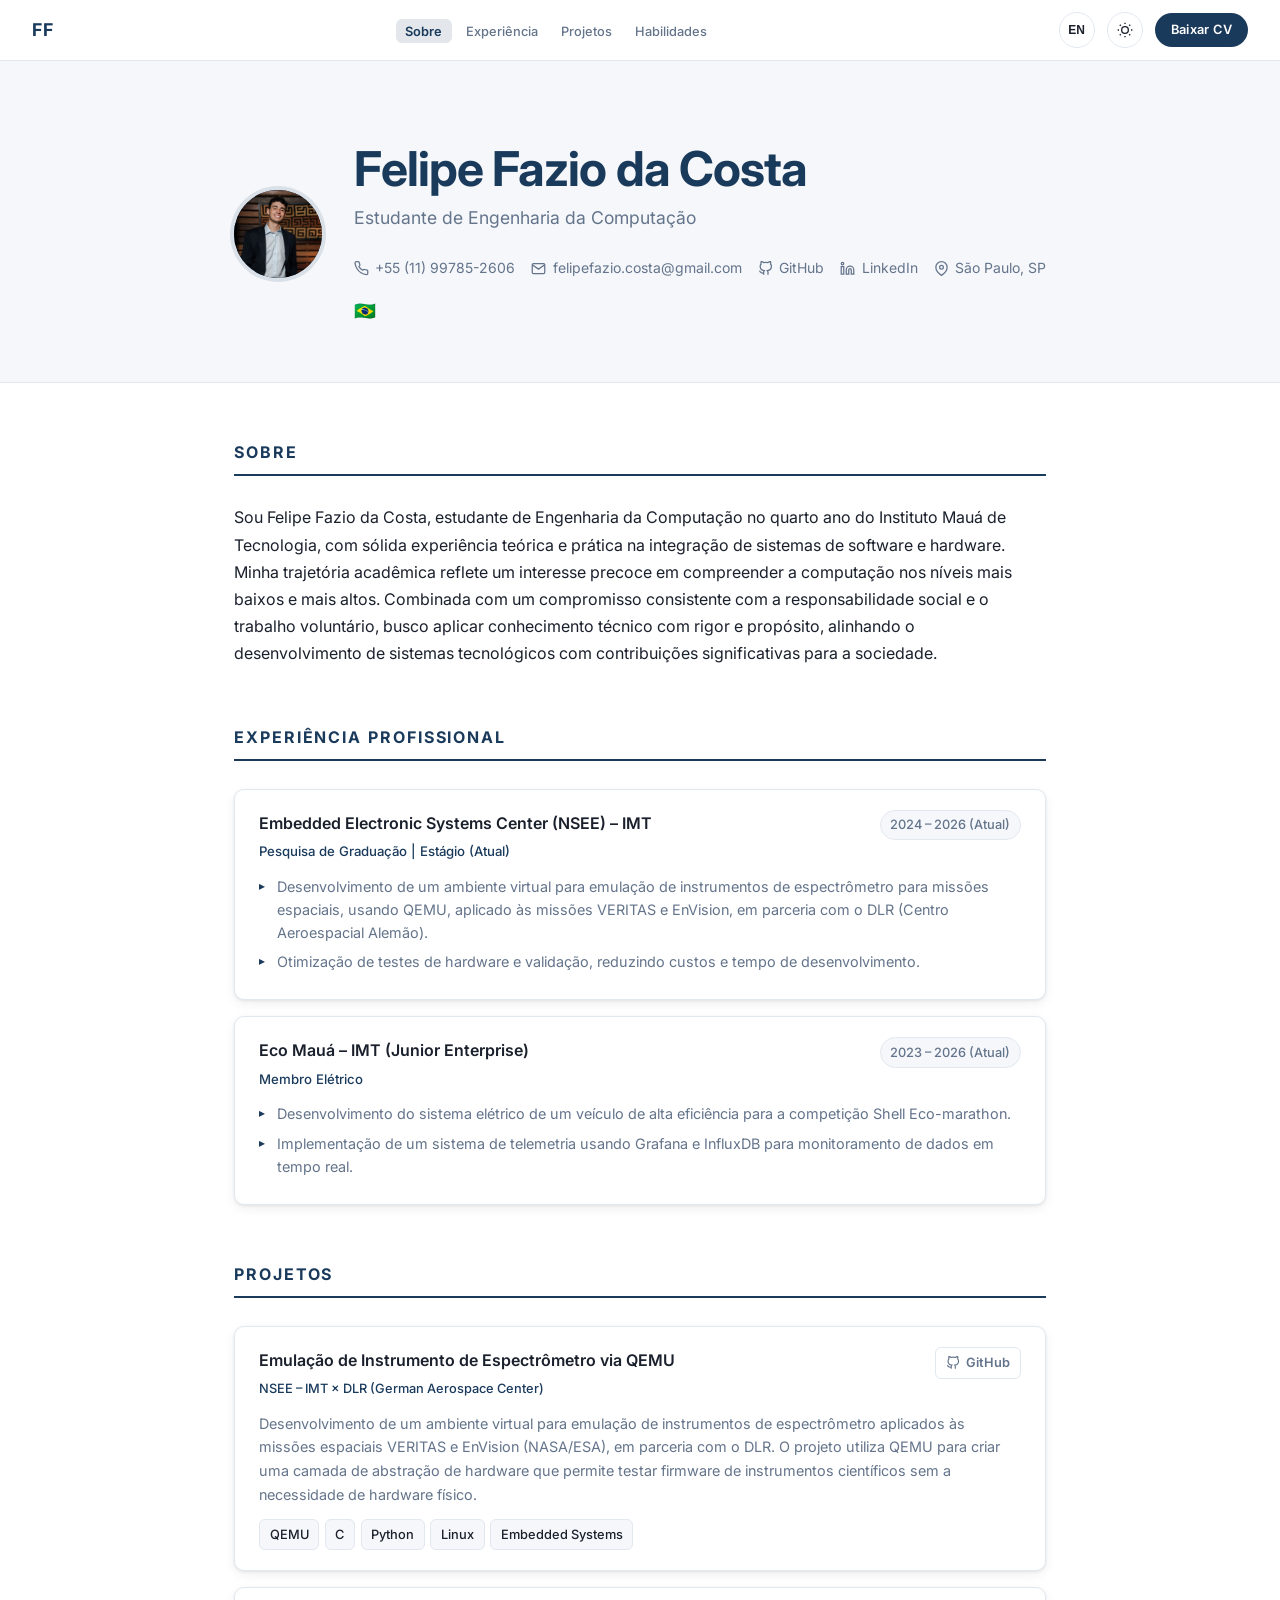
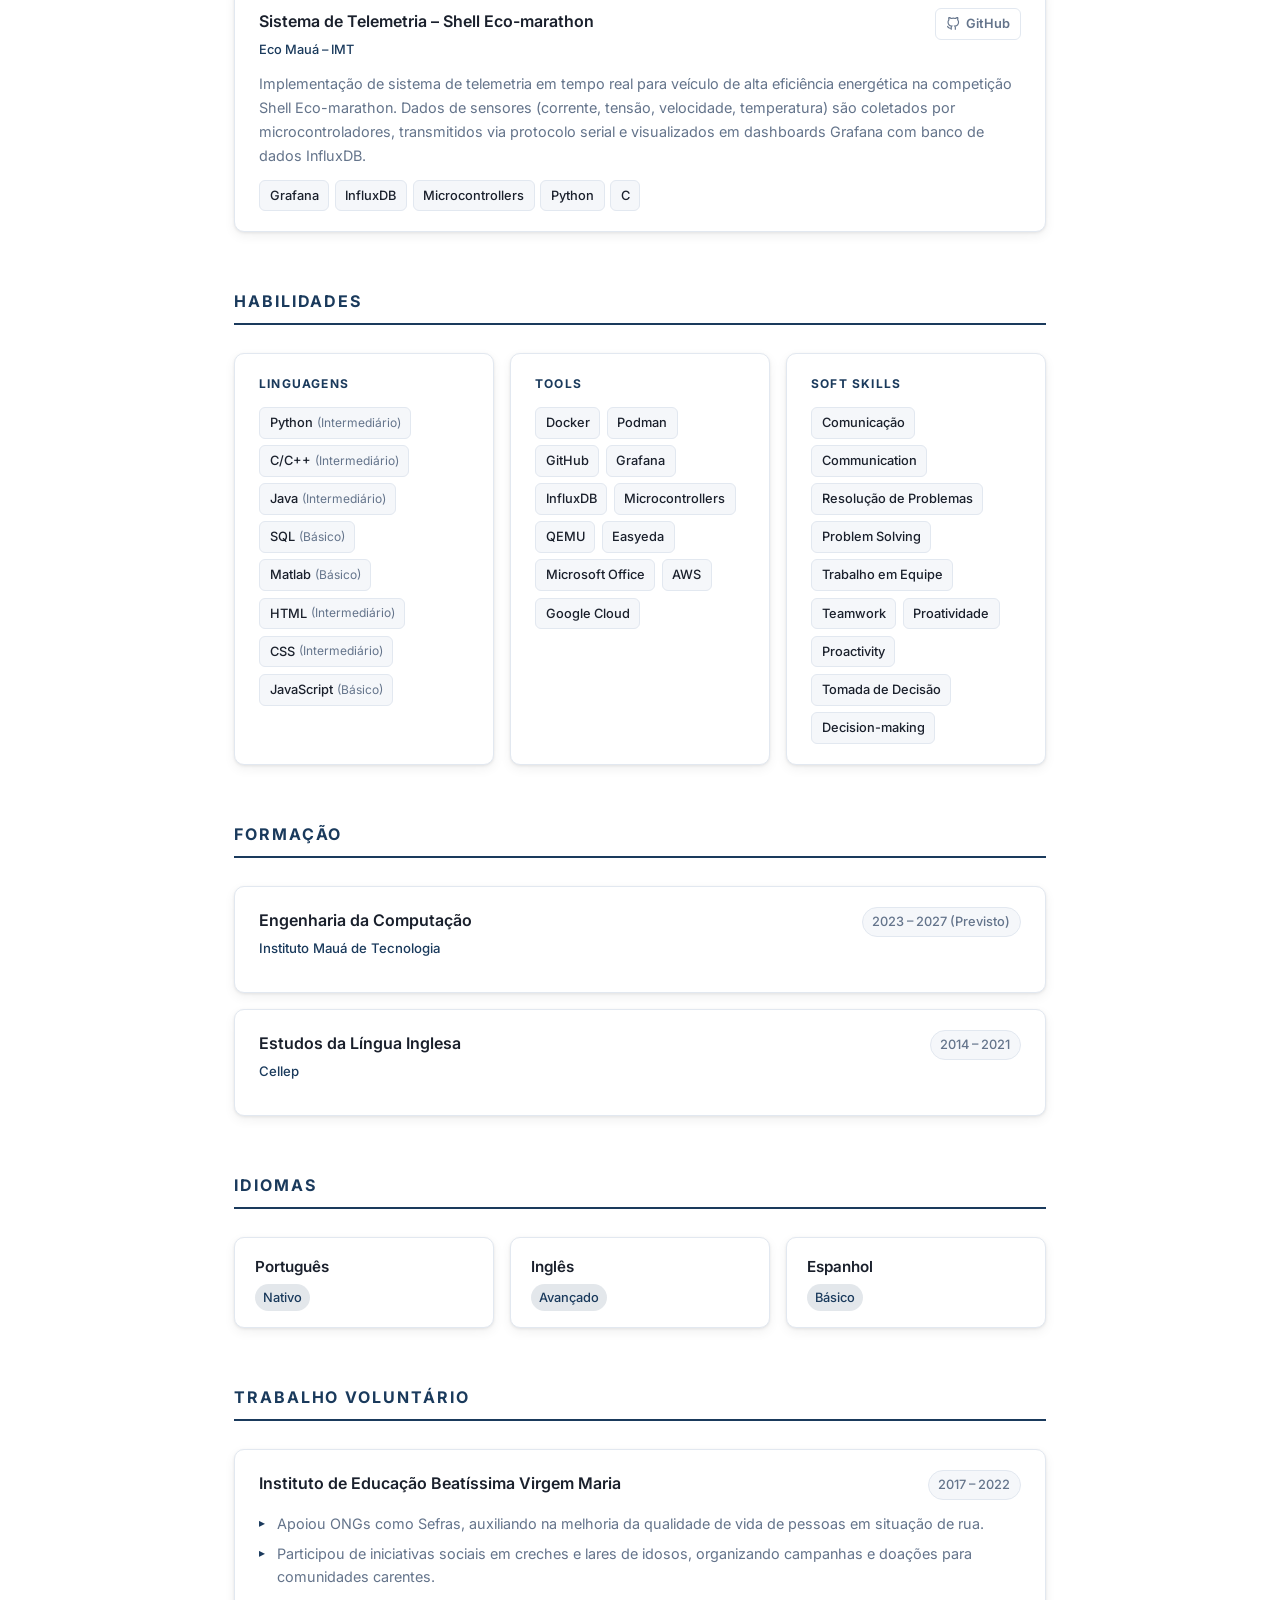
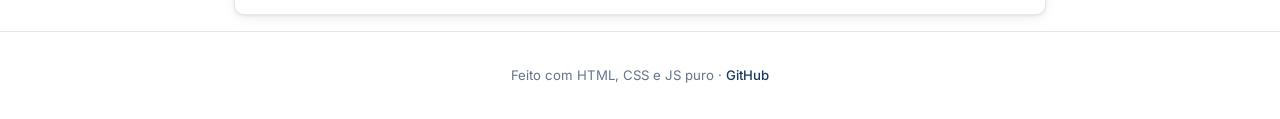
==== commit cc49dd41: "feat: real photo avatar, scroll spy, print CSS, 404 page, fix location and og:image" ====
--- a/index.html
+++ b/index.html
@@ -11,8 +11,8 @@
   <meta property="og:title"       content="Felipe Fazio da Costa – CV" />
   <meta property="og:description" content="Estudante de Engenharia da Computação no IMT. Experiência em sistemas embarcados, telemetria e cloud." />
   <meta property="og:url"         content="https://FFCfelps1.github.io/CV_Felipe_Fazio" />
-  <meta property="og:image"       content="https://FFCfelps1.github.io/CV_Felipe_Fazio/assets/og-image.png" />
-  <meta name="twitter:card"       content="summary" />
+  <meta property="og:image"       content="https://FFCfelps1.github.io/CV_Felipe_Fazio/assets/avatar.jpeg" />
+  <meta name="twitter:card"       content="summary_large_image" />
   <!-- Favicon -->
   <link rel="icon" type="image/svg+xml" href="favicon.svg" />
   <link rel="preconnect" href="https://fonts.googleapis.com" />
@@ -54,7 +54,7 @@
   <header class="hero reveal">
     <div class="container">
       <div class="hero-inner">
-        <div class="hero-avatar" aria-hidden="true">FF</div>
+        <img src="assets/avatar.jpeg" alt="Felipe Fazio da Costa" class="hero-avatar" />
         <div class="hero-text">
       <h1>Felipe Fazio da Costa</h1>
       <p class="subtitle">
@@ -80,7 +80,7 @@
         </a>
         <span class="contact-item">
           <svg xmlns="http://www.w3.org/2000/svg" viewBox="0 0 24 24" fill="none" stroke="currentColor" stroke-width="2"><path d="M21 10c0 7-9 13-9 13s-9-6-9-13a9 9 0 0 1 18 0z"/><circle cx="12" cy="10" r="3"/></svg>
-          <span data-lang="pt">São Bernardo do Campo, SP</span>
+          <span data-lang="pt">São Paulo, SP</span>
           <span data-lang="en" hidden>São Bernardo do Campo, SP</span>
         </span>
         <span class="contact-item flag" title="Brasileiro">🇧🇷</span>
--- a/css/style.css
+++ b/css/style.css
@@ -102,7 +102,8 @@
   border-radius: 6px;
   transition: color var(--transition), background var(--transition);
 }
-.nav-links a:hover { color: var(--accent); background: var(--accent-glow); }
+.nav-links a:hover  { color: var(--accent); background: var(--accent-glow); }
+.nav-links a.active { color: var(--accent); background: var(--accent-glow); font-weight: 600; }
 
 .nav-actions {
   display: flex;
@@ -166,15 +167,10 @@
   height: 88px;
   border-radius: 50%;
   background: var(--accent);
-  color: #fff;
-  font-size: 1.6rem;
-  font-weight: 700;
-  display: flex;
-  align-items: center;
-  justify-content: center;
-  letter-spacing: .04em;
   box-shadow: 0 0 0 4px var(--accent-glow);
-  user-select: none;
+  object-fit: cover;
+  object-position: center top;
+  display: block;
 }
 
 .hero-text { flex: 1; }
@@ -496,3 +492,64 @@
   .btn-download span { display: none; }
   .btn-download::after { content: "↓ CV"; }
 }
+
+/* ─── PRINT ────────────────────────────────────────────────── */
+@media print {
+  /* Reset theme to light for print */
+  :root, [data-theme="dark"] {
+    --bg:         #ffffff;
+    --bg-alt:     #f5f7fa;
+    --surface:    #ffffff;
+    --border:     #d1d5db;
+    --text:       #111827;
+    --text-muted: #374151;
+    --accent:     #1a3a5c;
+    --shadow:     none;
+  }
+
+  /* Hide interactive elements */
+  .navbar,
+  #scroll-progress,
+  #back-to-top,
+  .btn-download,
+  .project-link { display: none !important; }
+
+  /* Remove sticky/fixed positioning */
+  body { font-size: 11pt; line-height: 1.5; }
+
+  /* Show all reveal elements */
+  .reveal { opacity: 1 !important; transform: none !important; }
+
+  /* Hero compact */
+  .hero { padding: 1.5rem 0 1rem; border-bottom: 2px solid var(--accent); }
+  .hero-inner { gap: 1rem; }
+  .hero-avatar { width: 64px; height: 64px; }
+  h1 { font-size: 20pt; }
+
+  /* No card shadows */
+  .experience-item,
+  .skill-group,
+  .project-card,
+  .lang-item {
+    box-shadow: none;
+    border: 1px solid var(--border);
+    break-inside: avoid;
+  }
+
+  /* Section spacing */
+  .section { margin-top: 1.5rem; }
+  .section-title { font-size: 9pt; }
+
+  /* Ensure links show their href for printed version */
+  a[href]::after {
+    content: " (" attr(href) ")";
+    font-size: 8pt;
+    color: var(--text-muted);
+  }
+  /* But not for icon-only or internal links */
+  a[href^="#"]::after,
+  a[href^="tel"]::after,
+  .contact-item a::after { content: none; }
+
+  footer { display: none; }
+}
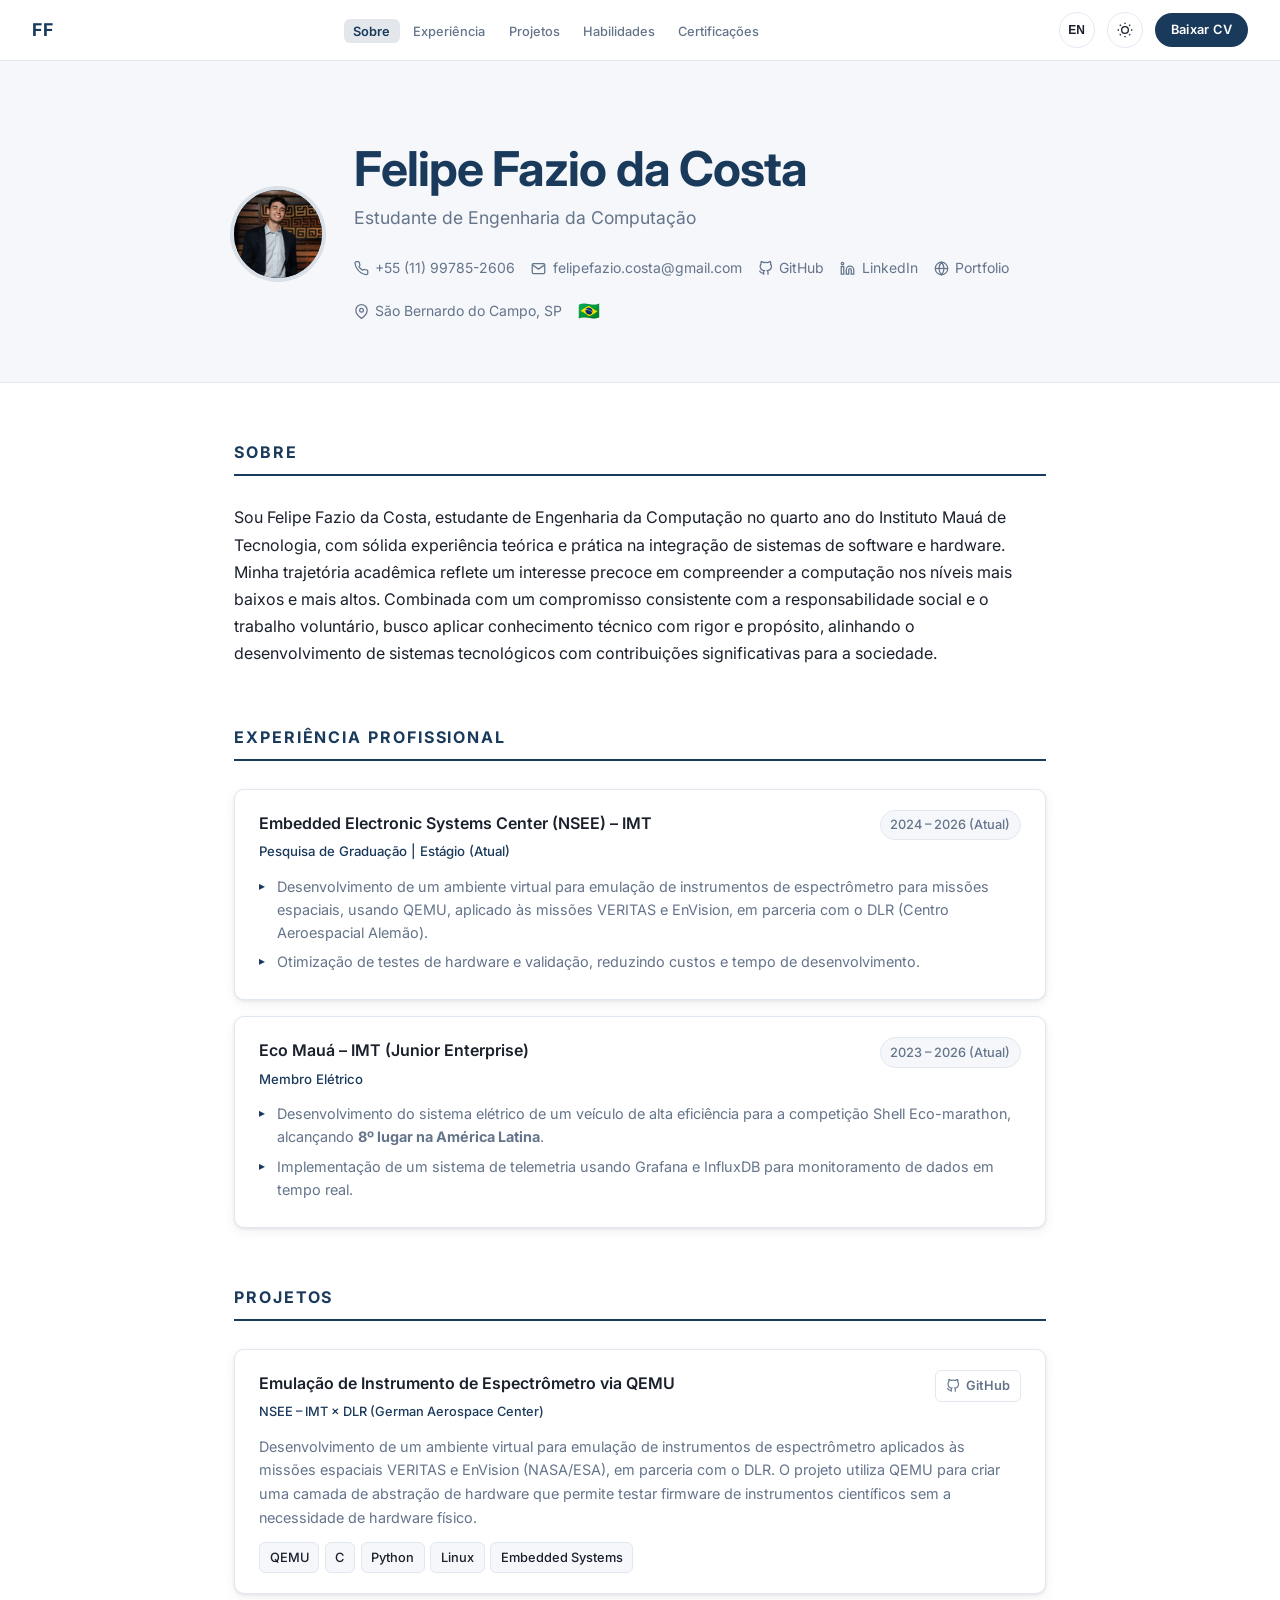
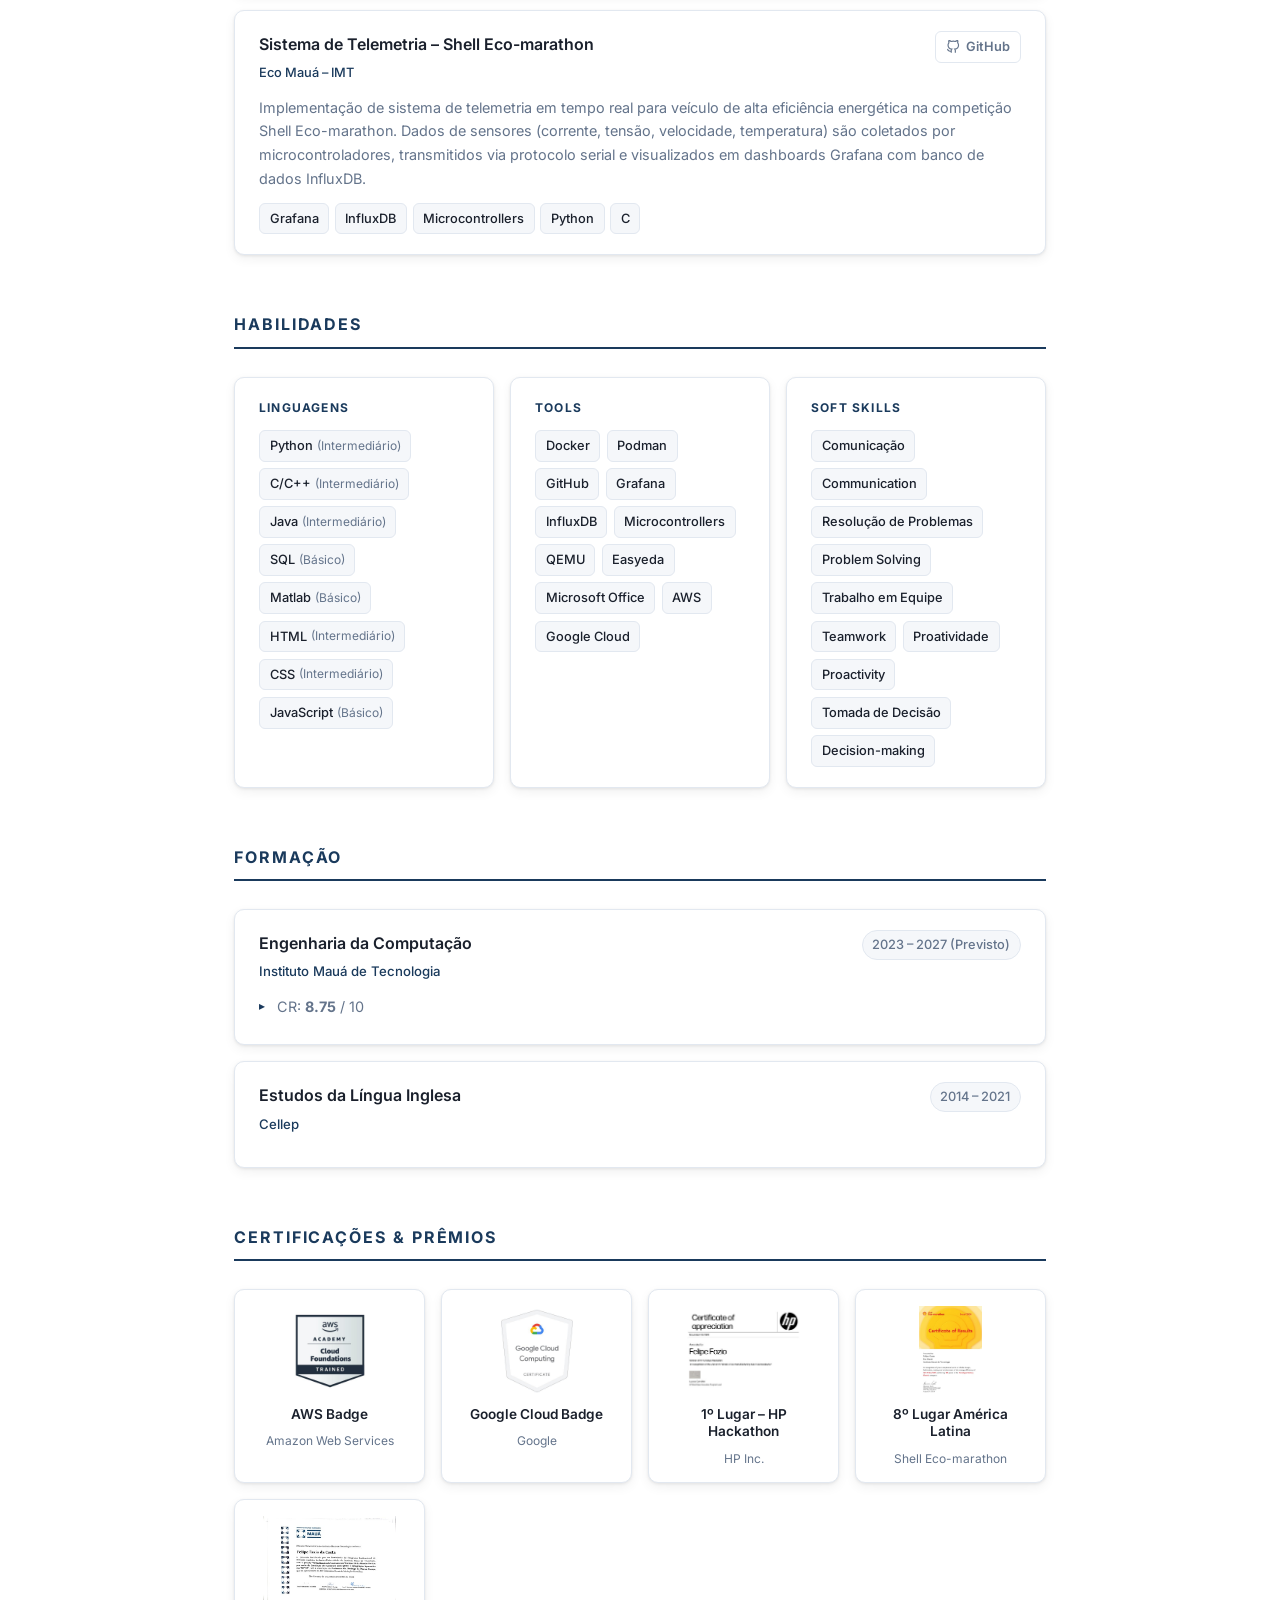
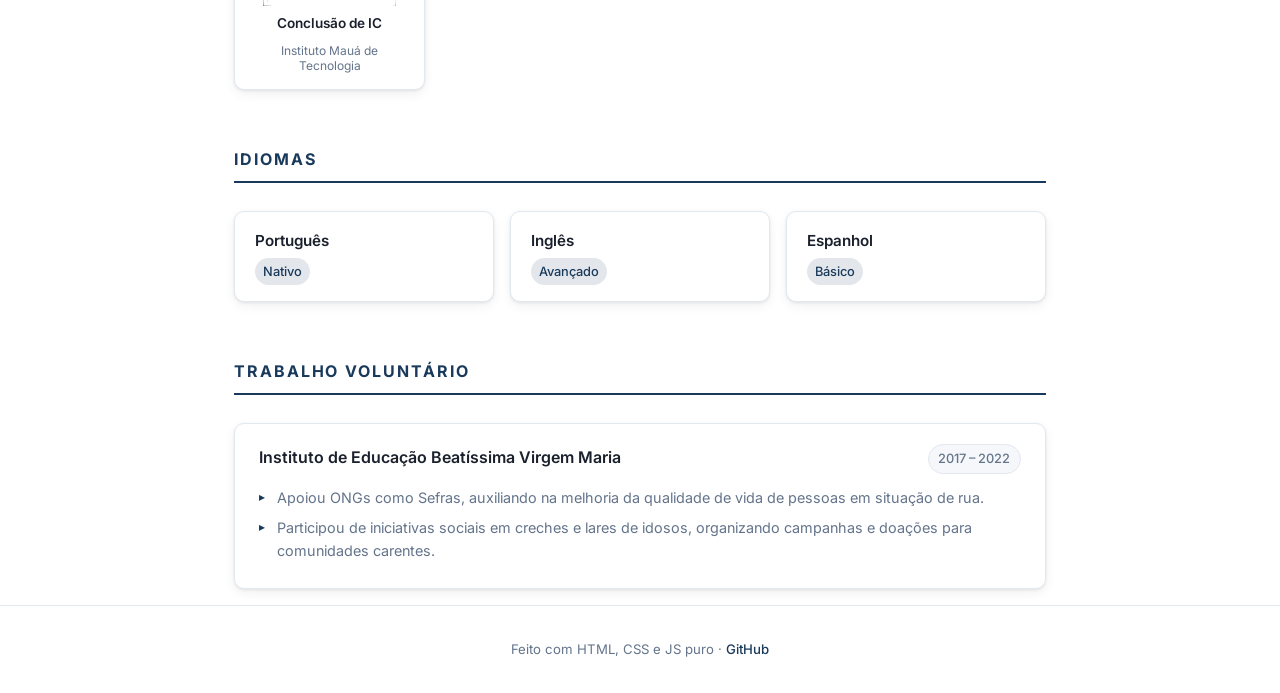
==== commit 2b489830: "feat: certifications section with modal, CR 8.75, 8th place Latin America, website link in contacts," ====
--- a/index.html
+++ b/index.html
@@ -33,6 +33,7 @@
       <li><a href="#experience" data-lang="pt">Experiência</a><a href="#experience" data-lang="en" hidden>Experience</a></li>
       <li><a href="#projects" data-lang="pt">Projetos</a><a href="#projects" data-lang="en" hidden>Projects</a></li>
       <li><a href="#skills" data-lang="pt">Habilidades</a><a href="#skills" data-lang="en" hidden>Skills</a></li>
+      <li><a href="#certifications" data-lang="pt">Certificações</a><a href="#certifications" data-lang="en" hidden>Certifications</a></li>
     </ul>
     <div class="nav-actions">
       <button id="lang-toggle" class="btn-icon" aria-label="Trocar idioma / Switch language">
@@ -78,10 +79,13 @@
           <svg xmlns="http://www.w3.org/2000/svg" viewBox="0 0 24 24" fill="none" stroke="currentColor" stroke-width="2"><path d="M16 8a6 6 0 0 1 6 6v7h-4v-7a2 2 0 0 0-2-2 2 2 0 0 0-2 2v7h-4v-7a6 6 0 0 1 6-6z"/><rect x="2" y="9" width="4" height="12"/><circle cx="4" cy="4" r="2"/></svg>
           LinkedIn
         </a>
+        <a href="https://FFCfelps1.github.io/CV_Felipe_Fazio" target="_blank" rel="noopener" class="contact-item">
+          <svg xmlns="http://www.w3.org/2000/svg" viewBox="0 0 24 24" fill="none" stroke="currentColor" stroke-width="2"><circle cx="12" cy="12" r="10"/><line x1="2" y1="12" x2="22" y2="12"/><path d="M12 2a15.3 15.3 0 0 1 4 10 15.3 15.3 0 0 1-4 10 15.3 15.3 0 0 1-4-10 15.3 15.3 0 0 1 4-10z"/></svg>
+          Portfolio
+        </a>
         <span class="contact-item">
           <svg xmlns="http://www.w3.org/2000/svg" viewBox="0 0 24 24" fill="none" stroke="currentColor" stroke-width="2"><path d="M21 10c0 7-9 13-9 13s-9-6-9-13a9 9 0 0 1 18 0z"/><circle cx="12" cy="10" r="3"/></svg>
-          <span data-lang="pt">São Paulo, SP</span>
-          <span data-lang="en" hidden>São Bernardo do Campo, SP</span>
+          <span>São Bernardo do Campo, SP</span>
         </span>
         <span class="contact-item flag" title="Brasileiro">🇧🇷</span>
       </div>
@@ -144,8 +148,8 @@
           <span class="exp-date">2023 – 2026 (<span data-lang="pt">Atual</span><span data-lang="en" hidden>Current</span>)</span>
         </div>
         <ul>
-          <li data-lang="pt">Desenvolvimento do sistema elétrico de um veículo de alta eficiência para a competição Shell Eco-marathon.</li>
-          <li data-lang="en" hidden>Development of the electrical system of a high-efficiency vehicle for the Shell Eco-marathon competition.</li>
+          <li data-lang="pt">Desenvolvimento do sistema elétrico de um veículo de alta eficiência para a competição Shell Eco-marathon, alcançando <strong>8º lugar na América Latina</strong>.</li>
+          <li data-lang="en" hidden>Development of the electrical system of a high-efficiency vehicle for the Shell Eco-marathon competition, achieving <strong>8th place in Latin America</strong>.</li>
           <li data-lang="pt">Implementação de um sistema de telemetria usando Grafana e InfluxDB para monitoramento de dados em tempo real.</li>
           <li data-lang="en" hidden>Implementation of a telemetry system using Grafana and InfluxDB for real-time data monitoring.</li>
         </ul>
@@ -272,6 +276,9 @@
           </div>
           <span class="exp-date">2023 – 2027 (<span data-lang="pt">Previsto</span><span data-lang="en" hidden>Expected</span>)</span>
         </div>
+        <ul>
+          <li><span data-lang="pt">CR: <strong>8.75</strong> / 10</span><span data-lang="en" hidden>GPA: <strong>8.75</strong> / 10</span></li>
+        </ul>
       </div>
       <div class="experience-item reveal">
         <div class="exp-header">
@@ -284,7 +291,55 @@
         </div>
       </div>
     </section>
-
+    <!-- ─── CERTIFICATIONS ─────────────────────────────────────── -->
+    <section id="certifications" class="section reveal">
+      <h2 class="section-title">
+        <span data-lang="pt">Certificações &amp; Prêmios</span>
+        <span data-lang="en" hidden>Certifications &amp; Awards</span>
+      </h2>
+      <div class="cert-grid">
+
+        <button class="cert-card reveal" onclick="openModal('assets/aws_bagde.png','AWS Badge')">
+          <img src="assets/aws_bagde.png" alt="AWS Badge" />
+          <span class="cert-title">AWS Badge</span>
+          <span class="cert-issuer">Amazon Web Services</span>
+        </button>
+
+        <button class="cert-card reveal" onclick="openModal('assets/google_cloud_bagde.png','Google Cloud Badge')">
+          <img src="assets/google_cloud_bagde.png" alt="Google Cloud Badge" />
+          <span class="cert-title">Google Cloud Badge</span>
+          <span class="cert-issuer">Google</span>
+        </button>
+
+        <button class="cert-card reveal" onclick="openModal('assets/certificado_1lugar_hp_hackton.png','1º Lugar – HP Hackathon')">
+          <img src="assets/certificado_1lugar_hp_hackton.png" alt="1º Lugar HP Hackathon" />
+          <span class="cert-title">
+            <span data-lang="pt">1º Lugar – HP Hackathon</span>
+            <span data-lang="en" hidden>1st Place – HP Hackathon</span>
+          </span>
+          <span class="cert-issuer">HP Inc.</span>
+        </button>
+
+        <button class="cert-card reveal" onclick="openModal('assets/8lugar_americalatina_shellecomarathon.png','8º Lugar América Latina – Shell Eco-marathon')">
+          <img src="assets/8lugar_americalatina_shellecomarathon.png" alt="8º Lugar América Latina Shell Eco-marathon" />
+          <span class="cert-title">
+            <span data-lang="pt">8º Lugar América Latina</span>
+            <span data-lang="en" hidden>8th Place Latin America</span>
+          </span>
+          <span class="cert-issuer">Shell Eco-marathon</span>
+        </button>
+
+        <button class="cert-card reveal" onclick="openModal('assets/certificado_conclusao_ic.png','Conclusão de Iniciação Científica')">
+          <img src="assets/certificado_conclusao_ic.png" alt="Conclusão de IC" />
+          <span class="cert-title">
+            <span data-lang="pt">Conclusão de IC</span>
+            <span data-lang="en" hidden>Scientific Initiation</span>
+          </span>
+          <span class="cert-issuer">Instituto Mauá de Tecnologia</span>
+        </button>
+
+      </div>
+    </section>
     <!-- ─── LANGUAGES ────────────────────────────────────────────── -->
     <section id="languages" class="section reveal">
       <h2 class="section-title">
@@ -346,6 +401,16 @@
     </p>
   </footer>
 
+  <!-- ─── CERT MODAL ───────────────────────────────────────────── -->
+  <div id="cert-modal" class="modal" role="dialog" aria-modal="true" aria-label="Certificado" hidden>
+    <div class="modal-backdrop" onclick="closeModal()"></div>
+    <div class="modal-content">
+      <button class="modal-close" onclick="closeModal()" aria-label="Fechar">&times;</button>
+      <img id="modal-img" src="" alt="" />
+      <p id="modal-caption"></p>
+    </div>
+  </div>
+
   <!-- ─── BACK TO TOP ─────────────────────────────────────────── -->
   <button id="back-to-top" aria-label="Voltar ao topo">
     <svg xmlns="http://www.w3.org/2000/svg" viewBox="0 0 24 24" fill="none" stroke="currentColor" stroke-width="2.5"><polyline points="18 15 12 9 6 15"/></svg>
--- a/css/style.css
+++ b/css/style.css
@@ -429,6 +429,109 @@
   align-self: flex-start;
 }
 
+/* ─── CERTIFICATIONS ────────────────────────────────────────── */
+.cert-grid {
+  display: grid;
+  grid-template-columns: repeat(auto-fill, minmax(160px, 1fr));
+  gap: 1rem;
+}
+
+.cert-card {
+  background: var(--surface);
+  border: 1px solid var(--border);
+  border-radius: var(--radius);
+  box-shadow: var(--shadow);
+  padding: 1rem;
+  cursor: pointer;
+  display: flex;
+  flex-direction: column;
+  align-items: center;
+  gap: .6rem;
+  text-align: center;
+  transition: transform var(--transition), box-shadow var(--transition);
+  font-family: inherit;
+  color: var(--text);
+}
+.cert-card:hover {
+  transform: translateY(-3px);
+  box-shadow: 0 8px 24px var(--accent-glow);
+  border-color: var(--accent);
+}
+.cert-card img {
+  width: 100%;
+  height: 90px;
+  object-fit: contain;
+  border-radius: 6px;
+}
+.cert-title {
+  font-size: .85rem;
+  font-weight: 600;
+  color: var(--text);
+  line-height: 1.3;
+}
+.cert-issuer {
+  font-size: .75rem;
+  color: var(--text-muted);
+}
+
+/* ─── MODAL ─────────────────────────────────────────────────── */
+.modal {
+  position: fixed;
+  inset: 0;
+  z-index: 300;
+  display: flex;
+  align-items: center;
+  justify-content: center;
+  padding: 1rem;
+}
+.modal[hidden] { display: none; }
+
+.modal-backdrop {
+  position: absolute;
+  inset: 0;
+  background: rgba(0,0,0,.7);
+  backdrop-filter: blur(4px);
+}
+
+.modal-content {
+  position: relative;
+  background: var(--surface);
+  border-radius: var(--radius);
+  padding: 1.5rem;
+  max-width: 90vw;
+  max-height: 90vh;
+  display: flex;
+  flex-direction: column;
+  align-items: center;
+  gap: .75rem;
+  box-shadow: 0 20px 60px rgba(0,0,0,.4);
+  z-index: 1;
+}
+.modal-content img {
+  max-width: 100%;
+  max-height: 75vh;
+  object-fit: contain;
+  border-radius: 6px;
+}
+.modal-content p {
+  font-size: .9rem;
+  font-weight: 500;
+  color: var(--text-muted);
+}
+.modal-close {
+  position: absolute;
+  top: .6rem;
+  right: .75rem;
+  background: none;
+  border: none;
+  font-size: 1.6rem;
+  cursor: pointer;
+  color: var(--text-muted);
+  line-height: 1;
+  transition: color var(--transition);
+}
+.modal-close:hover { color: var(--text); }
+
 /* ─── FOOTER ────────────────────────────────────────────────── */
 .footer {
   text-align: center;
@@ -512,7 +615,9 @@
   #scroll-progress,
   #back-to-top,
   .btn-download,
-  .project-link { display: none !important; }
+  .project-link,
+  .modal,
+  .cert-card { display: none !important; }
 
   /* Remove sticky/fixed positioning */
   body { font-size: 11pt; line-height: 1.5; }
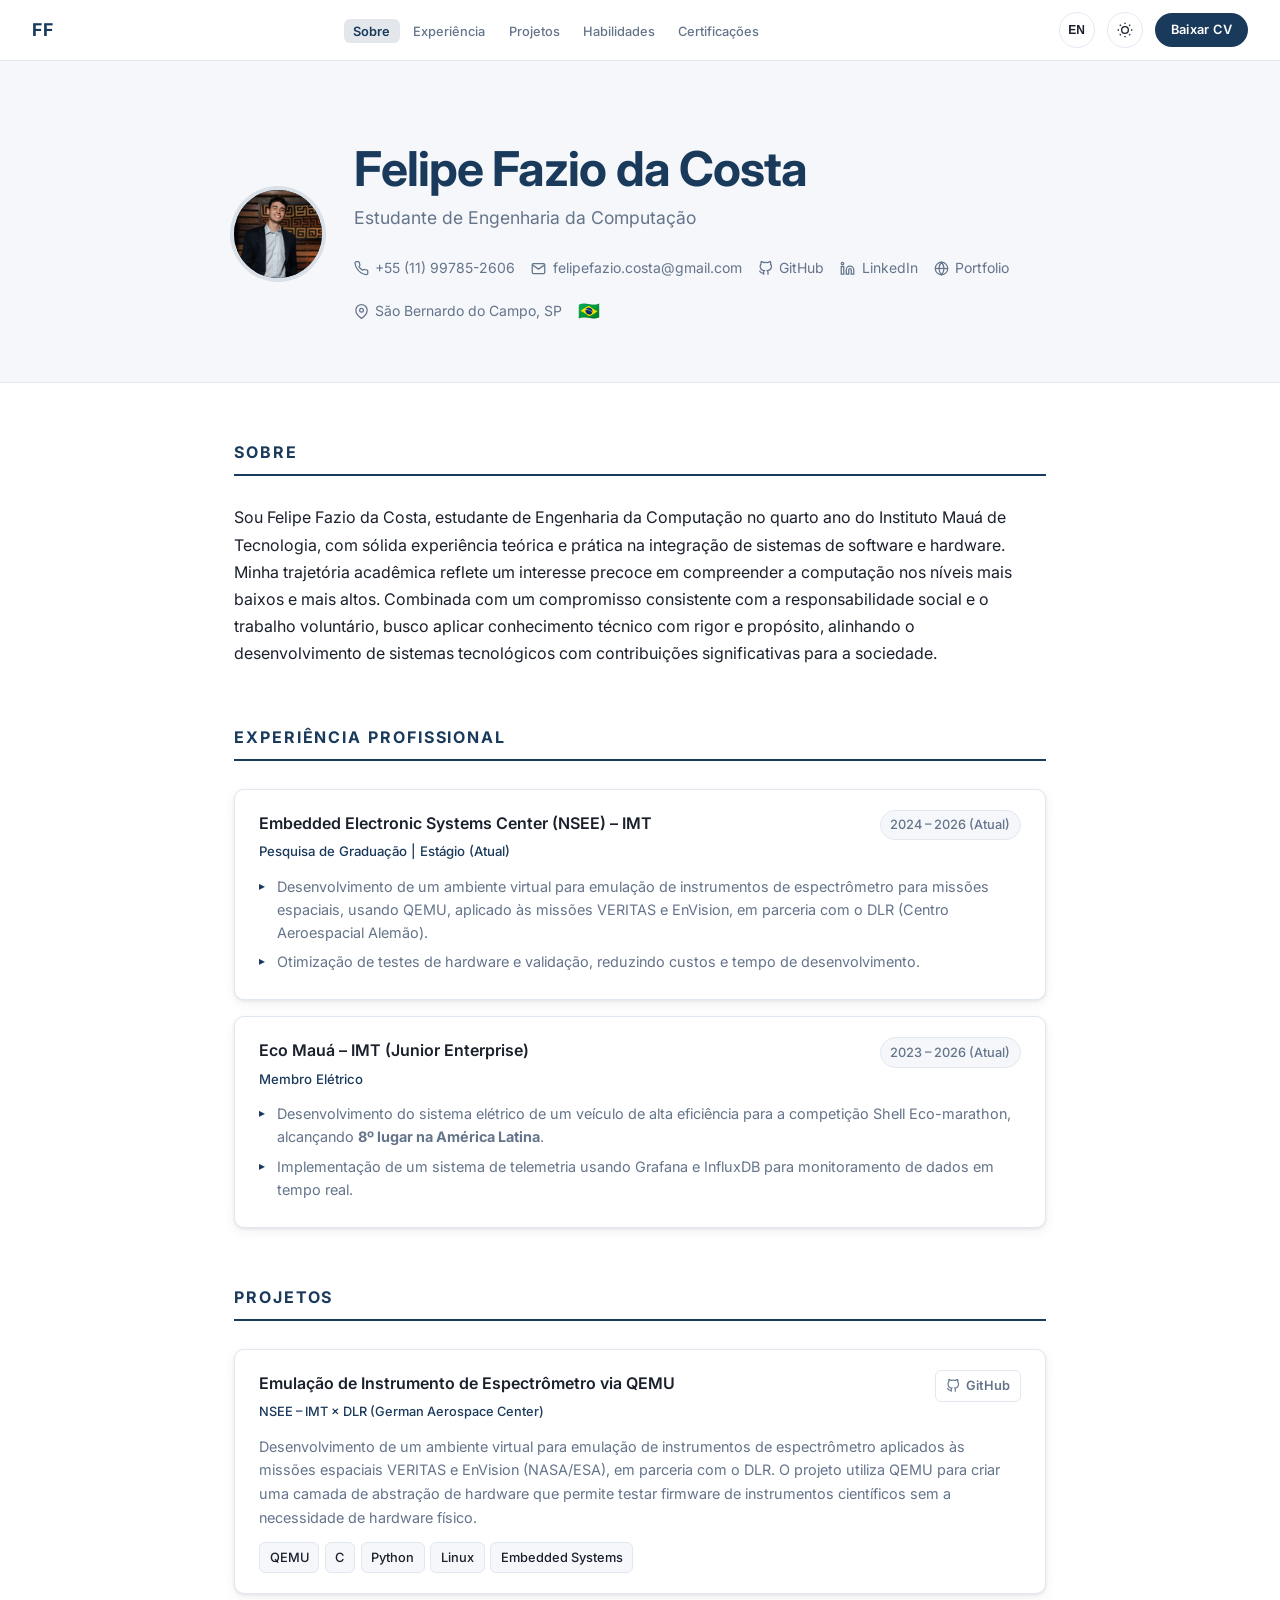
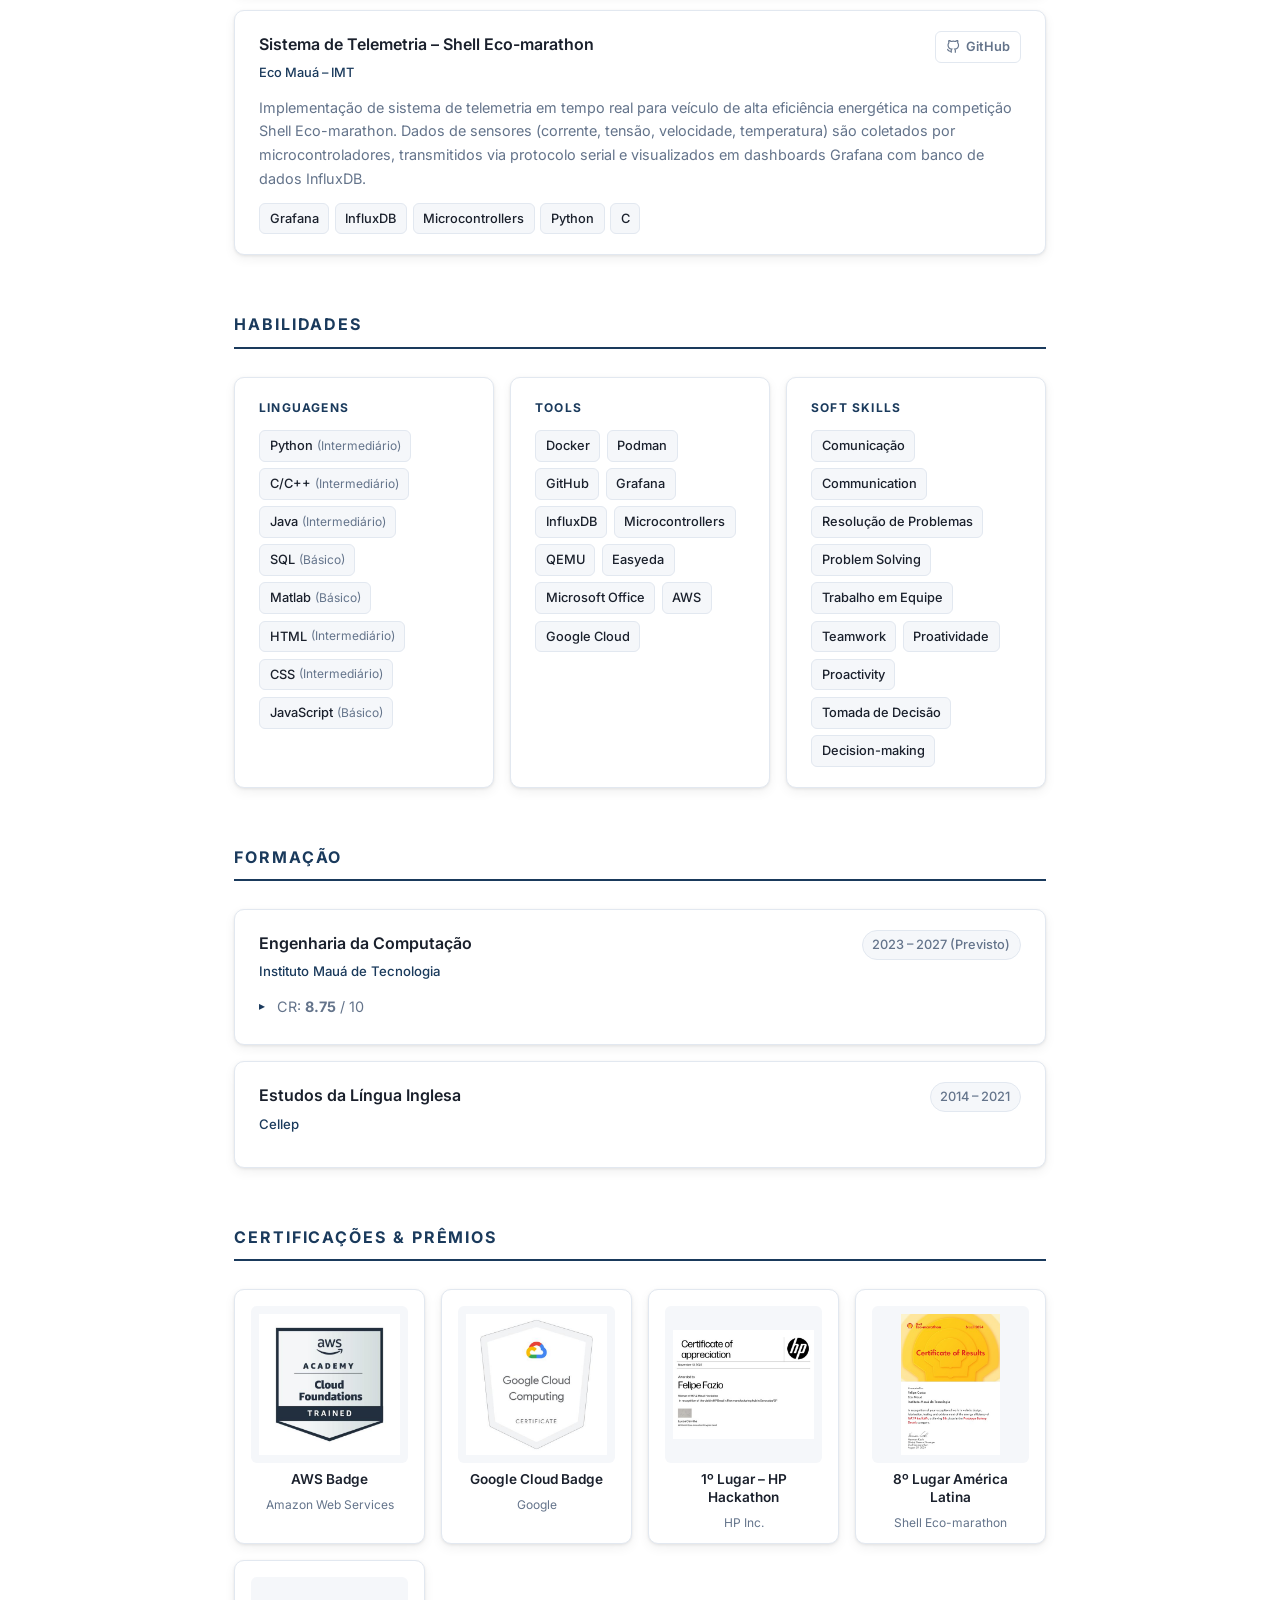
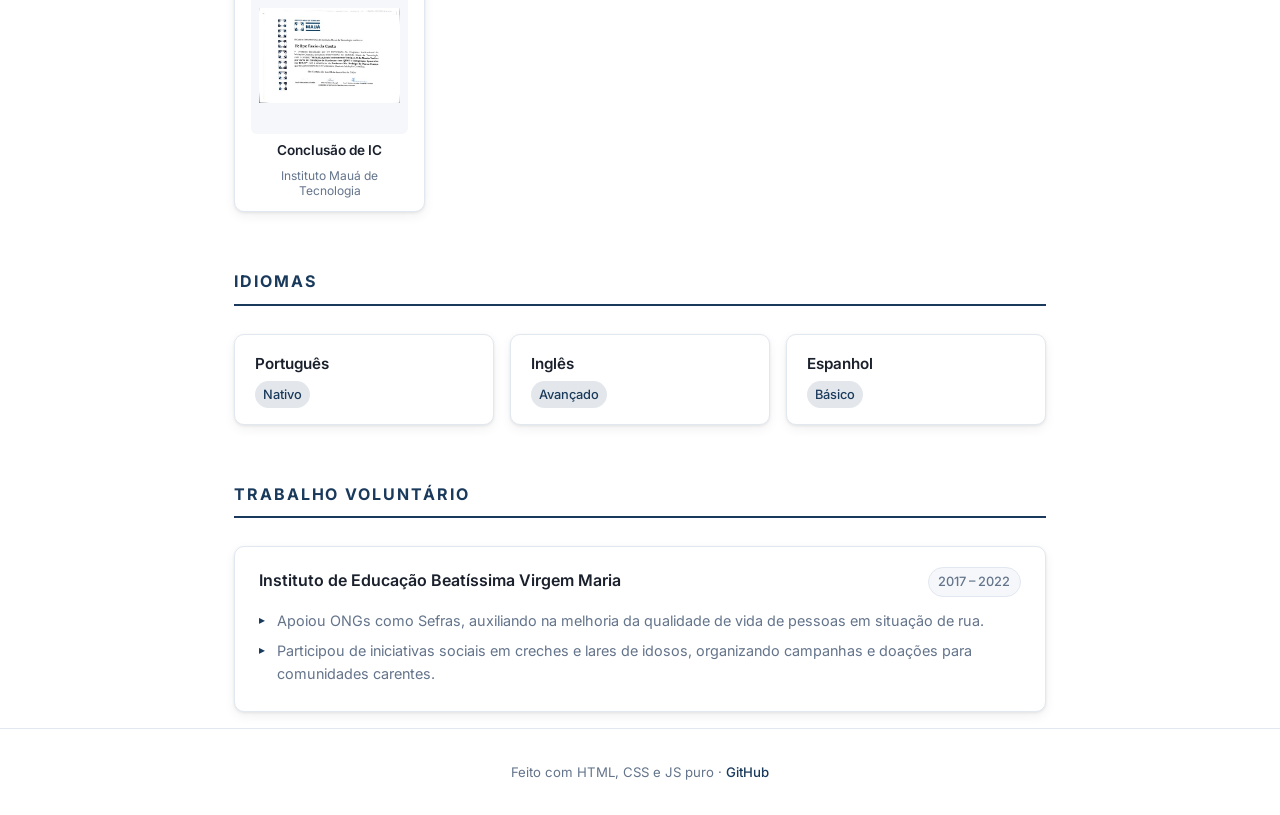
==== commit 4fc764c9: "fix: cert cards square image wrapper, better badge display" ====
--- a/index.html
+++ b/index.html
@@ -299,20 +299,20 @@
       </h2>
       <div class="cert-grid">
 
-        <button class="cert-card reveal" onclick="openModal('assets/aws_bagde.png','AWS Badge')">
-          <img src="assets/aws_bagde.png" alt="AWS Badge" />
+        <button class="cert-card reveal" onclick="openModal('assets/aws_bagde.png','AWS Academy Cloud Foundations – Amazon Web Services')">
+          <div class="cert-img-wrap"><img src="assets/aws_bagde.png" alt="AWS Badge" /></div>
           <span class="cert-title">AWS Badge</span>
           <span class="cert-issuer">Amazon Web Services</span>
         </button>
 
-        <button class="cert-card reveal" onclick="openModal('assets/google_cloud_bagde.png','Google Cloud Badge')">
-          <img src="assets/google_cloud_bagde.png" alt="Google Cloud Badge" />
+        <button class="cert-card reveal" onclick="openModal('assets/google_cloud_bagde.png','Google Cloud Badge – Google')">
+          <div class="cert-img-wrap"><img src="assets/google_cloud_bagde.png" alt="Google Cloud Badge" /></div>
           <span class="cert-title">Google Cloud Badge</span>
           <span class="cert-issuer">Google</span>
         </button>
 
         <button class="cert-card reveal" onclick="openModal('assets/certificado_1lugar_hp_hackton.png','1º Lugar – HP Hackathon')">
-          <img src="assets/certificado_1lugar_hp_hackton.png" alt="1º Lugar HP Hackathon" />
+          <div class="cert-img-wrap"><img src="assets/certificado_1lugar_hp_hackton.png" alt="1º Lugar HP Hackathon" /></div>
           <span class="cert-title">
             <span data-lang="pt">1º Lugar – HP Hackathon</span>
             <span data-lang="en" hidden>1st Place – HP Hackathon</span>
@@ -321,7 +321,7 @@
         </button>
 
         <button class="cert-card reveal" onclick="openModal('assets/8lugar_americalatina_shellecomarathon.png','8º Lugar América Latina – Shell Eco-marathon')">
-          <img src="assets/8lugar_americalatina_shellecomarathon.png" alt="8º Lugar América Latina Shell Eco-marathon" />
+          <div class="cert-img-wrap"><img src="assets/8lugar_americalatina_shellecomarathon.png" alt="8º Lugar América Latina Shell Eco-marathon" /></div>
           <span class="cert-title">
             <span data-lang="pt">8º Lugar América Latina</span>
             <span data-lang="en" hidden>8th Place Latin America</span>
@@ -329,8 +329,8 @@
           <span class="cert-issuer">Shell Eco-marathon</span>
         </button>
 
-        <button class="cert-card reveal" onclick="openModal('assets/certificado_conclusao_ic.png','Conclusão de Iniciação Científica')">
-          <img src="assets/certificado_conclusao_ic.png" alt="Conclusão de IC" />
+        <button class="cert-card reveal" onclick="openModal('assets/certificado_conclusao_ic.png','Conclusão de Iniciação Científica – IMT')">
+          <div class="cert-img-wrap"><img src="assets/certificado_conclusao_ic.png" alt="Conclusão de IC" /></div>
           <span class="cert-title">
             <span data-lang="pt">Conclusão de IC</span>
             <span data-lang="en" hidden>Scientific Initiation</span>
--- a/css/style.css
+++ b/css/style.css
@@ -441,12 +441,12 @@
   border: 1px solid var(--border);
   border-radius: var(--radius);
   box-shadow: var(--shadow);
-  padding: 1rem;
+  padding: 1rem 1rem .85rem;
   cursor: pointer;
   display: flex;
   flex-direction: column;
   align-items: center;
-  gap: .6rem;
+  gap: .5rem;
   text-align: center;
   transition: transform var(--transition), box-shadow var(--transition);
   font-family: inherit;
@@ -457,11 +457,22 @@
   box-shadow: 0 8px 24px var(--accent-glow);
   border-color: var(--accent);
 }
+.cert-card .cert-img-wrap {
+  width: 100%;
+  aspect-ratio: 1 / 1;
+  display: flex;
+  align-items: center;
+  justify-content: center;
+  background: var(--bg-alt);
+  border-radius: 6px;
+  overflow: hidden;
+  padding: .5rem;
+}
 .cert-card img {
   width: 100%;
-  height: 90px;
+  height: 100%;
   object-fit: contain;
-  border-radius: 6px;
+  object-position: center;
 }
 .cert-title {
   font-size: .85rem;
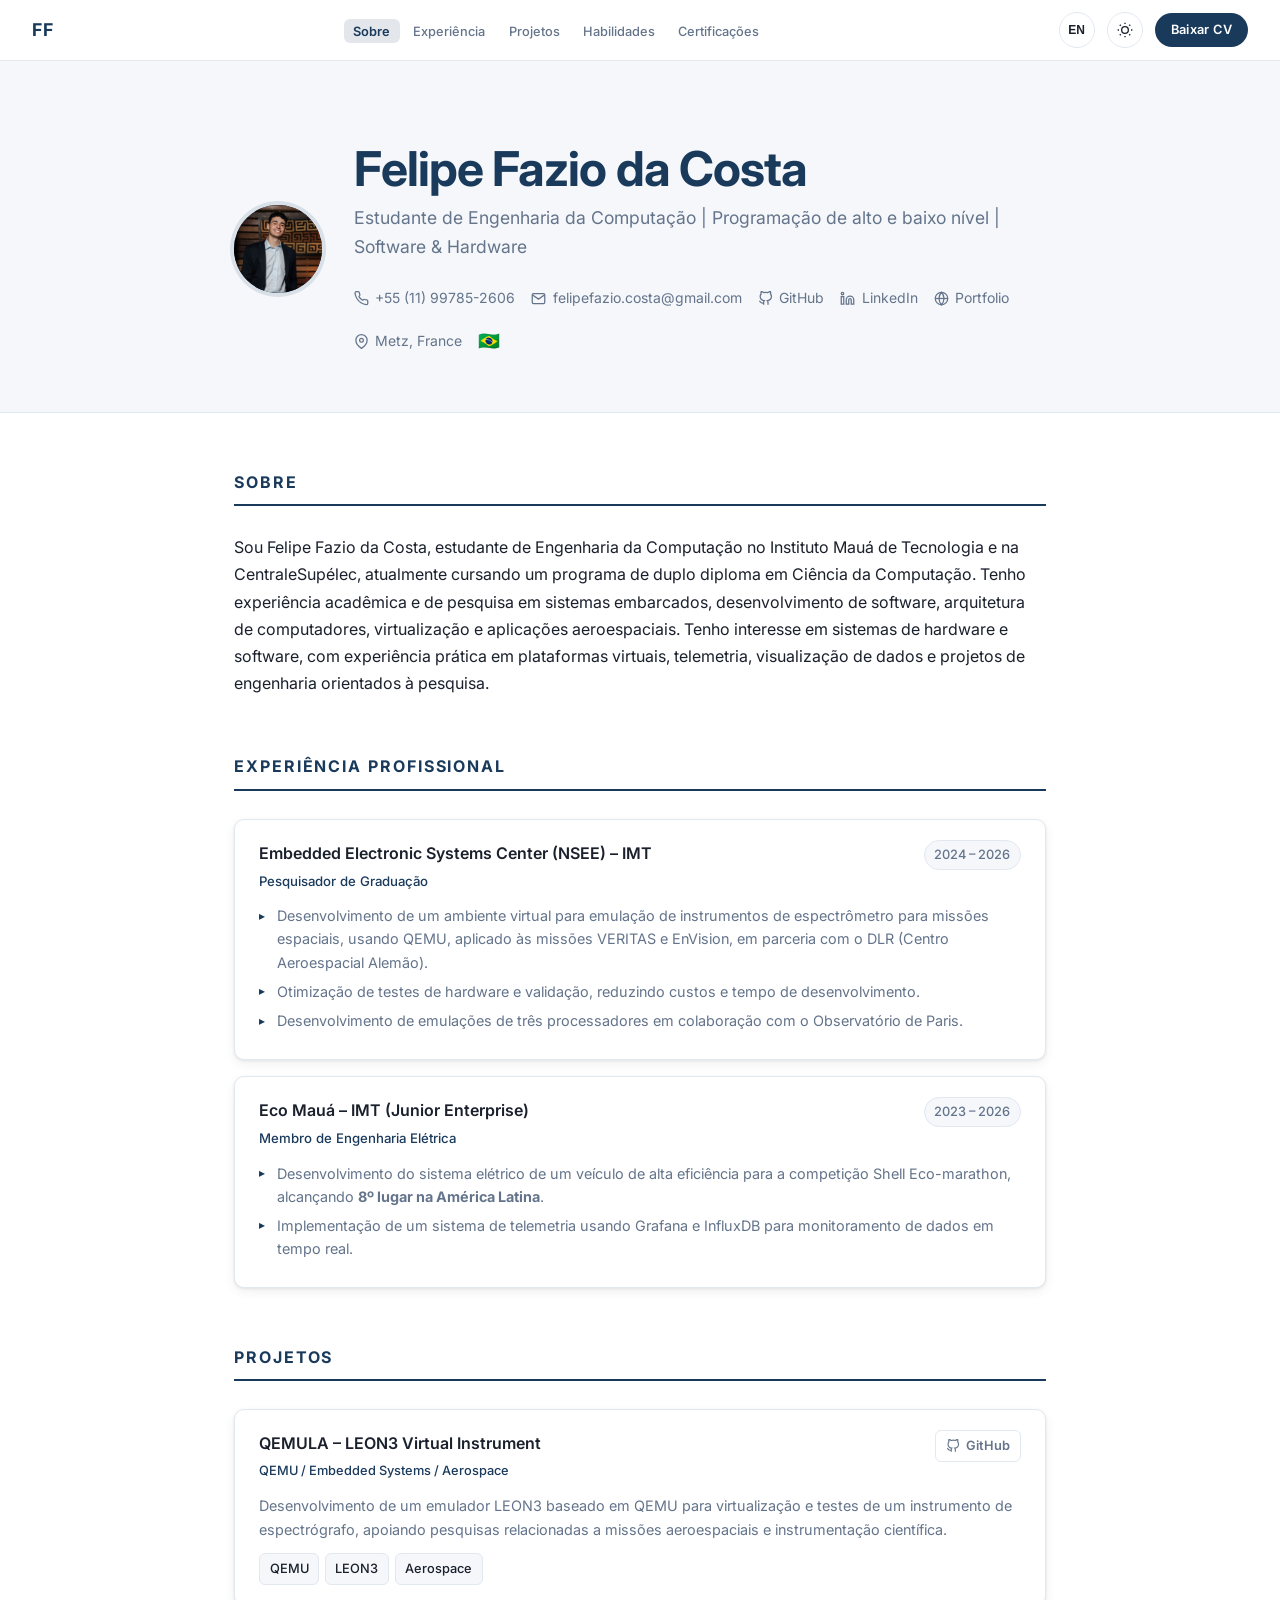
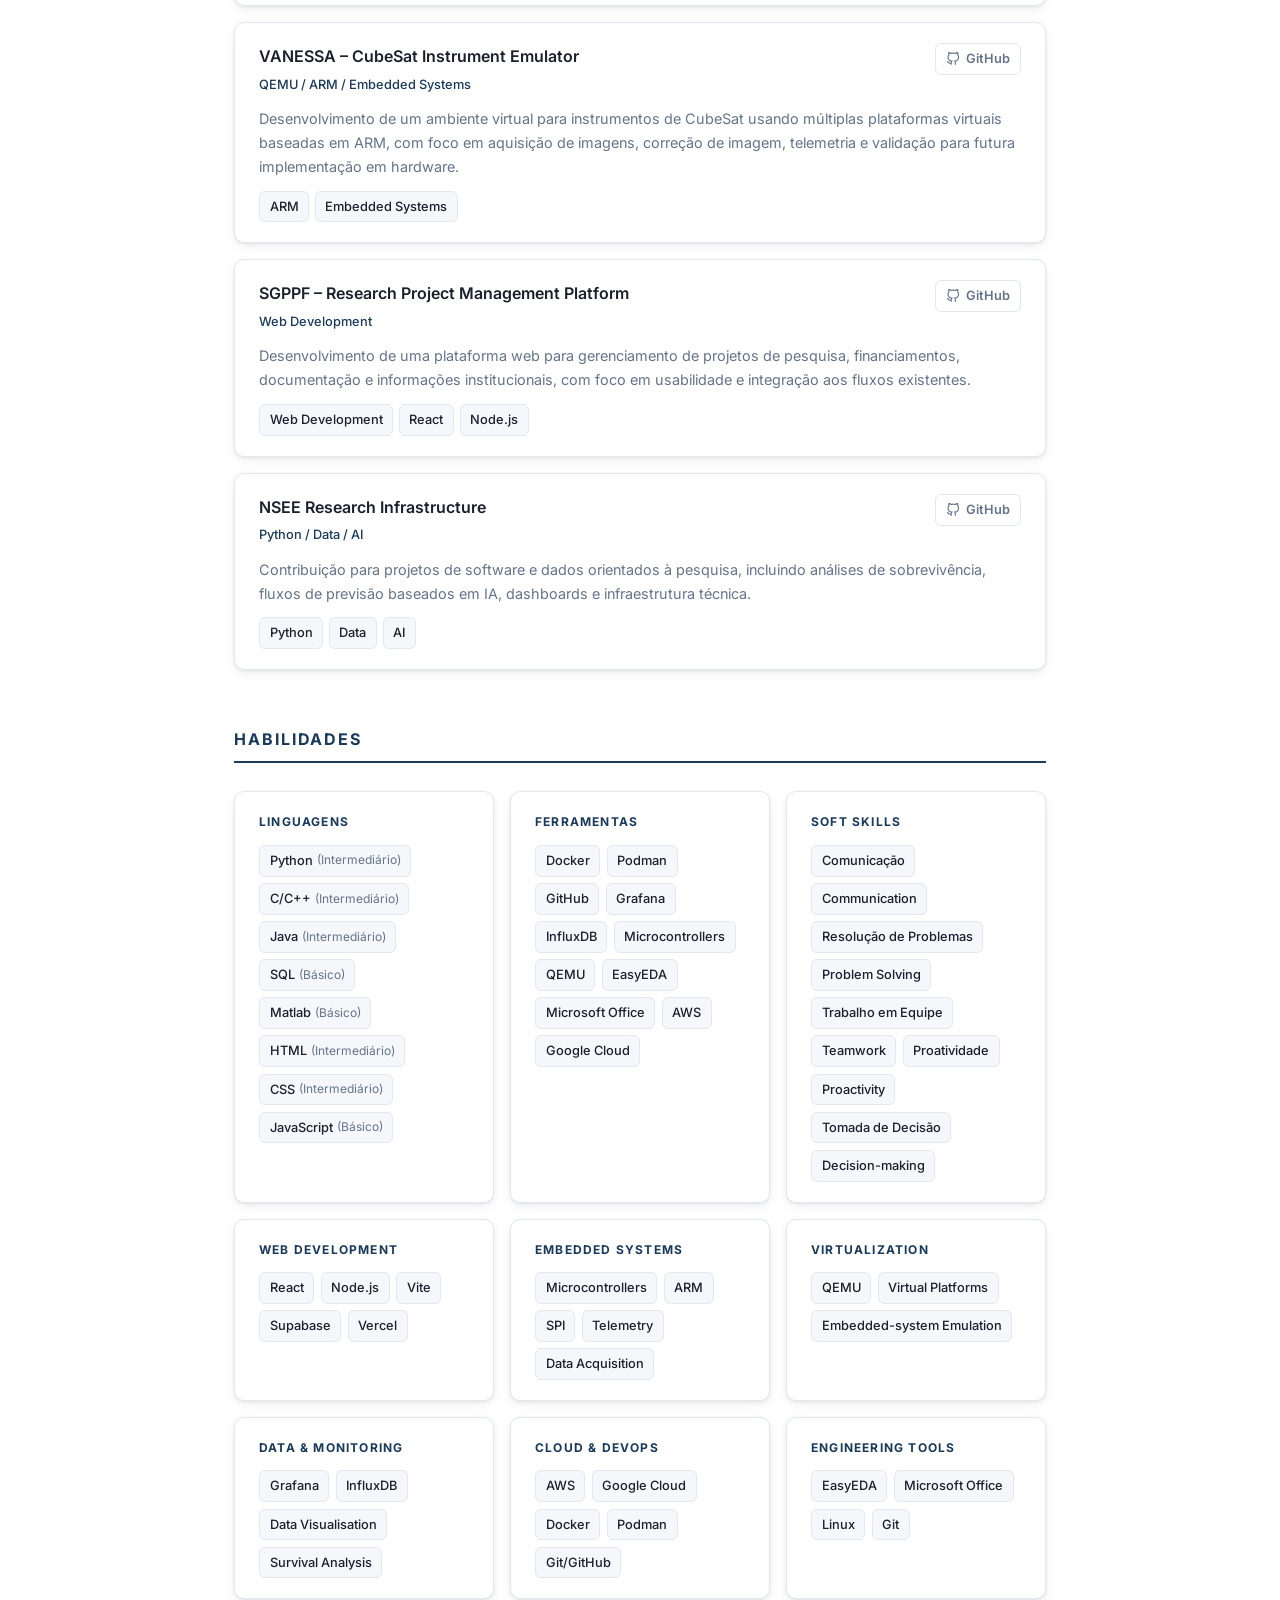
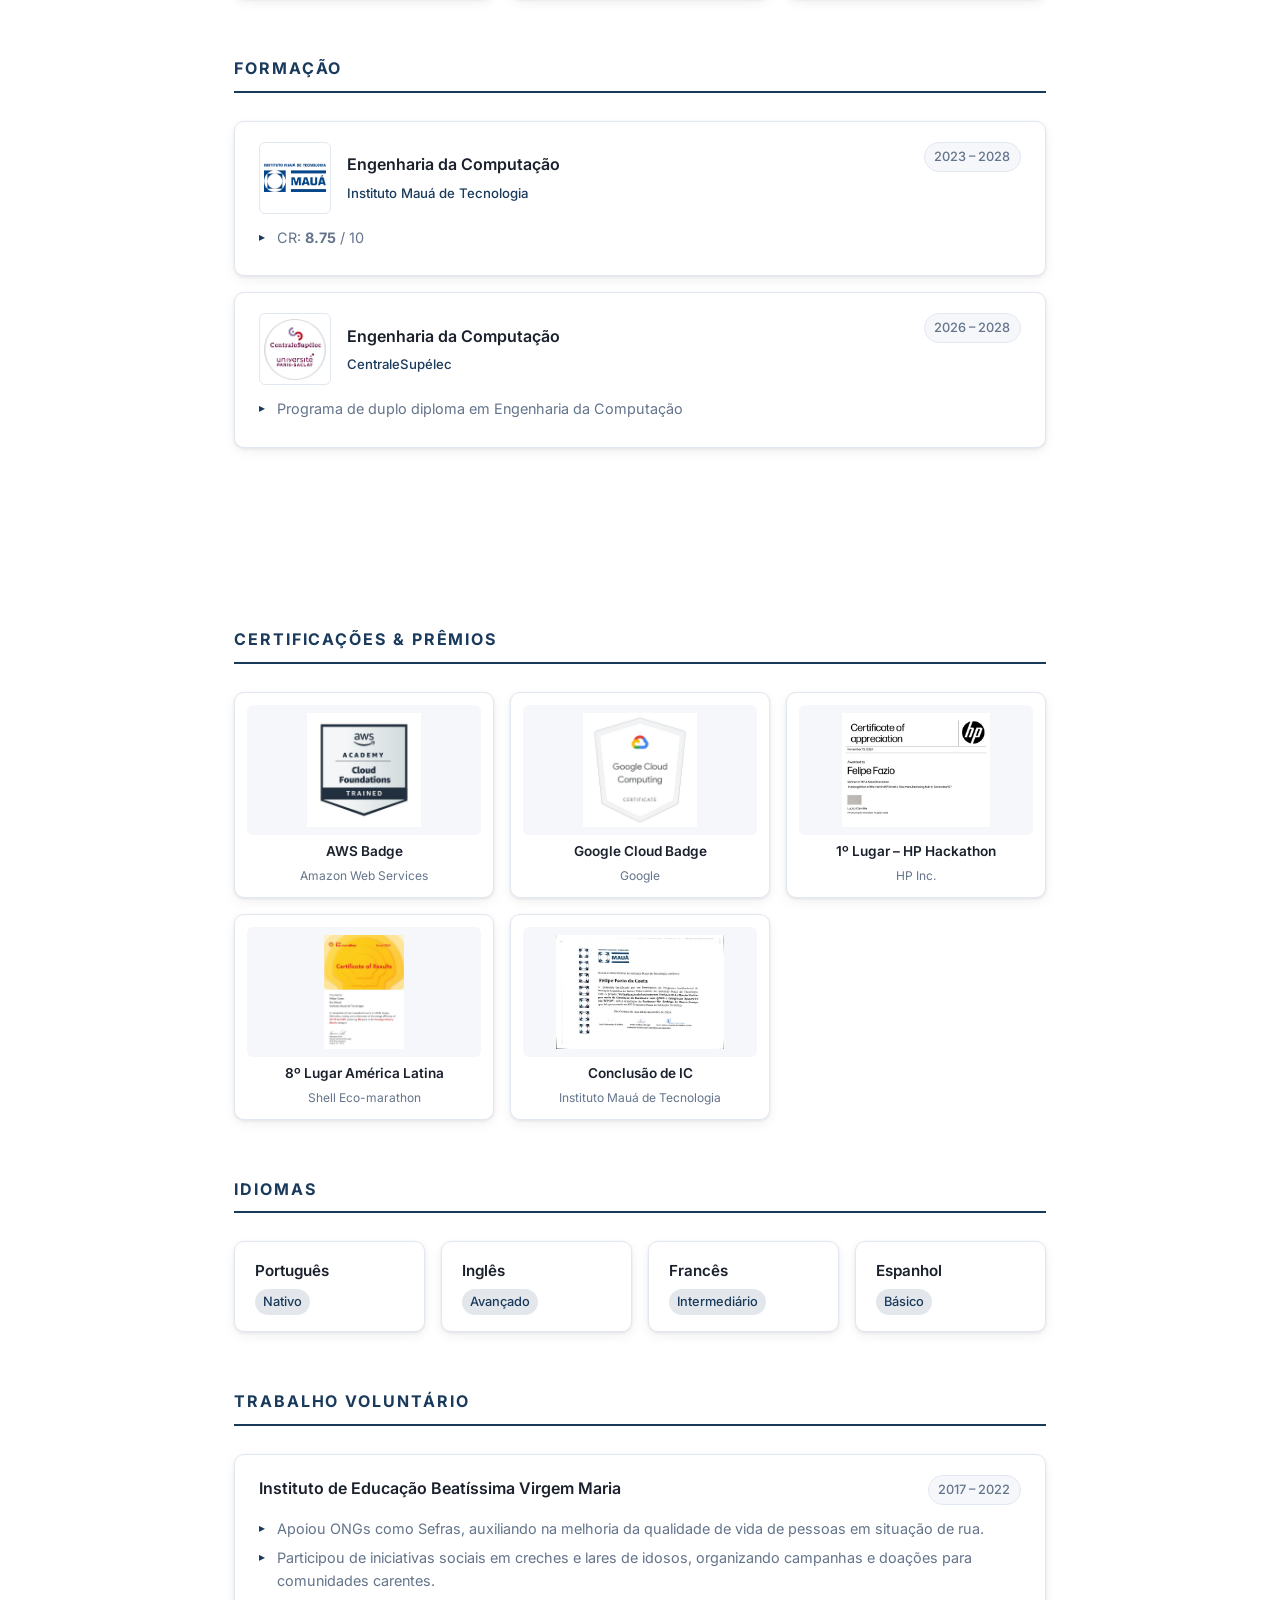
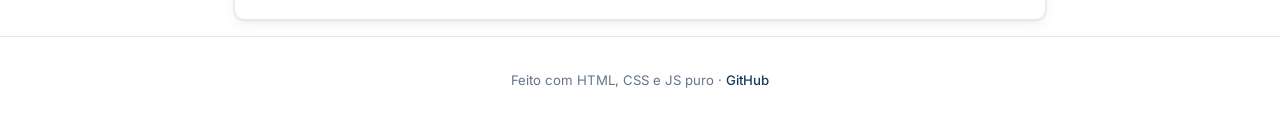
==== commit 01f80f38: "feat(CS): update CV" ====
--- a/index.html
+++ b/index.html
@@ -4,12 +4,12 @@
   <meta charset="UTF-8" />
   <meta name="viewport" content="width=device-width, initial-scale=1.0" />
   <title>Felipe Fazio da Costa – CV</title>
-  <meta name="description" content="CV de Felipe Fazio da Costa, estudante de Engenharia da Computação no Instituto Mauá de Tecnologia." />
+  <meta name="description" content="CV de Felipe Fazio da Costa, estudante de Engenharia da Computação no Instituto Mauá de Tecnologia e na CentraleSupélec." />
   <meta name="author" content="Felipe Fazio da Costa" />
   <!-- Open Graph -->
   <meta property="og:type"        content="website" />
   <meta property="og:title"       content="Felipe Fazio da Costa – CV" />
-  <meta property="og:description" content="Estudante de Engenharia da Computação no IMT. Experiência em sistemas embarcados, telemetria e cloud." />
+  <meta property="og:description" content="Estudante de Engenharia da Computação no IMT e na CentraleSupélec, com experiência em sistemas embarcados, virtualização e aplicações aeroespaciais." />
   <meta property="og:url"         content="https://FFCfelps1.github.io/CV_Felipe_Fazio" />
   <meta property="og:image"       content="https://FFCfelps1.github.io/CV_Felipe_Fazio/assets/avatar.jpeg" />
   <meta name="twitter:card"       content="summary_large_image" />
@@ -59,8 +59,8 @@
         <div class="hero-text">
       <h1>Felipe Fazio da Costa</h1>
       <p class="subtitle">
-        <span data-lang="pt">Estudante de Engenharia da Computação</span>
-        <span data-lang="en" hidden>Computer Engineering Student</span>
+        <span data-lang="pt">Estudante de Engenharia da Computação | Programação de alto e baixo nível | Software &amp; Hardware</span>
+        <span data-lang="en" hidden>Computer Engineering Student | High and low-level programming | Software &amp; Hardware</span>
       </p>
       <div class="contacts">
         <a href="tel:+5511997852606" class="contact-item">
@@ -85,7 +85,7 @@
         </a>
         <span class="contact-item">
           <svg xmlns="http://www.w3.org/2000/svg" viewBox="0 0 24 24" fill="none" stroke="currentColor" stroke-width="2"><path d="M21 10c0 7-9 13-9 13s-9-6-9-13a9 9 0 0 1 18 0z"/><circle cx="12" cy="10" r="3"/></svg>
-          <span>São Bernardo do Campo, SP</span>
+          <span>Metz, France</span>
         </span>
         <span class="contact-item flag" title="Brasileiro">🇧🇷</span>
       </div>
@@ -103,10 +103,10 @@
         <span data-lang="en" hidden>About</span>
       </h2>
       <p data-lang="pt">
-        Sou Felipe Fazio da Costa, estudante de Engenharia da Computação no quarto ano do Instituto Mauá de Tecnologia, com sólida experiência teórica e prática na integração de sistemas de software e hardware. Minha trajetória acadêmica reflete um interesse precoce em compreender a computação nos níveis mais baixos e mais altos. Combinada com um compromisso consistente com a responsabilidade social e o trabalho voluntário, busco aplicar conhecimento técnico com rigor e propósito, alinhando o desenvolvimento de sistemas tecnológicos com contribuições significativas para a sociedade.
+        Sou Felipe Fazio da Costa, estudante de Engenharia da Computação no Instituto Mauá de Tecnologia e na CentraleSupélec, atualmente cursando um programa de duplo diploma em Ciência da Computação. Tenho experiência acadêmica e de pesquisa em sistemas embarcados, desenvolvimento de software, arquitetura de computadores, virtualização e aplicações aeroespaciais. Tenho interesse em sistemas de hardware e software, com experiência prática em plataformas virtuais, telemetria, visualização de dados e projetos de engenharia orientados à pesquisa.
       </p>
       <p data-lang="en" hidden>
-        I'm Felipe Fazio da Costa, a fourth-year Computer Engineering student at Instituto Mauá de Tecnologia, with solid theoretical and practical experience in the integration of software and hardware systems. My academic path reflects an early interest in understanding computing at both low and high levels, combined with a consistent commitment to social responsibility developed through volunteer work. I seek to apply technical knowledge with rigor and purpose, aligning the development of technological systems with meaningful contributions to society.
+        I'm Felipe Fazio da Costa, a Computer Engineering student at Instituto Mauá de Tecnologia and CentraleSupélec, currently pursuing a double-degree engineering program in Computer Science. My academic and research experience spans embedded systems, software development, computer architecture, virtualization, and aerospace applications. I am interested in hardware and software systems, with practical experience in virtual platforms, telemetry, data visualisation, and research-oriented engineering projects.
       </p>
     </section>
 
@@ -122,17 +122,19 @@
           <div>
             <h3>Embedded Electronic Systems Center (NSEE) – IMT</h3>
             <span class="exp-role">
-              <span data-lang="pt">Pesquisa de Graduação | Estágio (Atual)</span>
-              <span data-lang="en" hidden>Undergraduate Research | Internship (Current)</span>
+              <span data-lang="pt">Pesquisador de Graduação</span>
+              <span data-lang="en" hidden>Undergraduate Researcher</span>
             </span>
           </div>
-          <span class="exp-date">2024 – 2026 (<span data-lang="pt">Atual</span><span data-lang="en" hidden>Current</span>)</span>
+          <span class="exp-date">2024 – 2026</span>
         </div>
         <ul>
           <li data-lang="pt">Desenvolvimento de um ambiente virtual para emulação de instrumentos de espectrômetro para missões espaciais, usando QEMU, aplicado às missões VERITAS e EnVision, em parceria com o DLR (Centro Aeroespacial Alemão).</li>
           <li data-lang="en" hidden>Development of a virtual environment for spectrograph instrument emulation using QEMU, applied to the VERITAS and EnVision space missions, in partnership with DLR (German Aerospace Center).</li>
           <li data-lang="pt">Otimização de testes de hardware e validação, reduzindo custos e tempo de desenvolvimento.</li>
           <li data-lang="en" hidden>Optimization of hardware testing and validation, reducing costs and development time.</li>
+          <li data-lang="pt">Desenvolvimento de emulações de três processadores em colaboração com o Observatório de Paris.</li>
+          <li data-lang="en" hidden>Development of emulations for three processors in collaboration with the Paris Observatory.</li>
         </ul>
       </div>
 
@@ -141,11 +143,11 @@
           <div>
             <h3>Eco Mauá – IMT (Junior Enterprise)</h3>
             <span class="exp-role">
-              <span data-lang="pt">Membro Elétrico</span>
-              <span data-lang="en" hidden>Electrical Member</span>
+              <span data-lang="pt">Membro de Engenharia Elétrica</span>
+              <span data-lang="en" hidden>Electrical Engineering Member</span>
             </span>
           </div>
-          <span class="exp-date">2023 – 2026 (<span data-lang="pt">Atual</span><span data-lang="en" hidden>Current</span>)</span>
+          <span class="exp-date">2023 – 2026</span>
         </div>
         <ul>
           <li data-lang="pt">Desenvolvimento do sistema elétrico de um veículo de alta eficiência para a competição Shell Eco-marathon, alcançando <strong>8º lugar na América Latina</strong>.</li>
@@ -166,47 +168,72 @@
       <div class="project-card reveal">
         <div class="project-header">
           <div>
-            <h3 data-lang="pt">Emulação de Instrumento de Espectrômetro via QEMU</h3>
-            <h3 data-lang="en" hidden>Spectrograph Instrument Emulation with QEMU</h3>
-            <span class="project-org">NSEE – IMT × DLR (German Aerospace Center)</span>
+            <h3>QEMULA – LEON3 Virtual Instrument</h3>
+            <span class="project-org">QEMU / Embedded Systems / Aerospace</span>
           </div>
           <a href="https://github.com/FFCfelps1" target="_blank" rel="noopener" class="project-link">
             <svg xmlns="http://www.w3.org/2000/svg" viewBox="0 0 24 24" fill="none" stroke="currentColor" stroke-width="2"><path d="M9 19c-5 1.5-5-2.5-7-3m14 6v-3.87a3.37 3.37 0 0 0-.94-2.61c3.14-.35 6.44-1.54 6.44-7A5.44 5.44 0 0 0 20 4.77 5.07 5.07 0 0 0 19.91 1S18.73.65 16 2.48a13.38 13.38 0 0 0-7 0C6.27.65 5.09 1 5.09 1A5.07 5.07 0 0 0 5 4.77a5.44 5.44 0 0 0-1.5 3.78c0 5.42 3.3 6.61 6.44 7A3.37 3.37 0 0 0 9 18.13V22"/></svg>
             GitHub
           </a>
         </div>
-        <p data-lang="pt">Desenvolvimento de um ambiente virtual para emulação de instrumentos de espectrômetro aplicados às missões espaciais VERITAS e EnVision (NASA/ESA), em parceria com o DLR. O projeto utiliza QEMU para criar uma camada de abstração de hardware que permite testar firmware de instrumentos científicos sem a necessidade de hardware físico.</p>
-        <p data-lang="en" hidden>Development of a virtual environment for spectrograph instrument emulation applied to the VERITAS and EnVision space missions (NASA/ESA), in partnership with DLR. The project uses QEMU to create a hardware abstraction layer enabling scientific instrument firmware testing without physical hardware.</p>
+        <p data-lang="pt">Desenvolvimento de um emulador LEON3 baseado em QEMU para virtualização e testes de um instrumento de espectrógrafo, apoiando pesquisas relacionadas a missões aeroespaciais e instrumentação científica.</p>
+        <p data-lang="en" hidden>Development of a QEMU-based LEON3 emulator for virtualising and testing a spectrograph instrument, supporting research related to aerospace missions and scientific instrumentation.</p>
         <div class="project-tags">
           <span class="tag">QEMU</span>
-          <span class="tag">C</span>
-          <span class="tag">Python</span>
-          <span class="tag">Linux</span>
-          <span class="tag">Embedded Systems</span>
+          <span class="tag">LEON3</span>
+          <span class="tag">Aerospace</span>
         </div>
       </div>
 
       <div class="project-card reveal">
         <div class="project-header">
           <div>
-            <h3 data-lang="pt">Sistema de Telemetria – Shell Eco-marathon</h3>
-            <h3 data-lang="en" hidden>Telemetry System – Shell Eco-marathon</h3>
-            <span class="project-org">Eco Mauá – IMT</span>
+            <h3>VANESSA – CubeSat Instrument Emulator</h3>
+            <span class="project-org">QEMU / ARM / Embedded Systems</span>
           </div>
           <a href="https://github.com/FFCfelps1" target="_blank" rel="noopener" class="project-link">
             <svg xmlns="http://www.w3.org/2000/svg" viewBox="0 0 24 24" fill="none" stroke="currentColor" stroke-width="2"><path d="M9 19c-5 1.5-5-2.5-7-3m14 6v-3.87a3.37 3.37 0 0 0-.94-2.61c3.14-.35 6.44-1.54 6.44-7A5.44 5.44 0 0 0 20 4.77 5.07 5.07 0 0 0 19.91 1S18.73.65 16 2.48a13.38 13.38 0 0 0-7 0C6.27.65 5.09 1 5.09 1A5.07 5.07 0 0 0 5 4.77a5.44 5.44 0 0 0-1.5 3.78c0 5.42 3.3 6.61 6.44 7A3.37 3.37 0 0 0 9 18.13V22"/></svg>
             GitHub
           </a>
         </div>
-        <p data-lang="pt">Implementação de sistema de telemetria em tempo real para veículo de alta eficiência energética na competição Shell Eco-marathon. Dados de sensores (corrente, tensão, velocidade, temperatura) são coletados por microcontroladores, transmitidos via protocolo serial e visualizados em dashboards Grafana com banco de dados InfluxDB.</p>
-        <p data-lang="en" hidden>Real-time telemetry system implementation for a high-efficiency vehicle in the Shell Eco-marathon competition. Sensor data (current, voltage, speed, temperature) is collected by microcontrollers, transmitted via serial protocol, and visualised in Grafana dashboards backed by InfluxDB.</p>
+        <p data-lang="pt">Desenvolvimento de um ambiente virtual para instrumentos de CubeSat usando múltiplas plataformas virtuais baseadas em ARM, com foco em aquisição de imagens, correção de imagem, telemetria e validação para futura implementação em hardware.</p>
+        <p data-lang="en" hidden>Development of a virtual CubeSat instrument environment using multiple ARM-based virtual platforms, focusing on camera acquisition, image correction, telemetry, and validation for future hardware implementation.</p>
         <div class="project-tags">
-          <span class="tag">Grafana</span>
-          <span class="tag">InfluxDB</span>
-          <span class="tag">Microcontrollers</span>
-          <span class="tag">Python</span>
-          <span class="tag">C</span>
-        </div>
+          <span class="tag">ARM</span>
+          <span class="tag">Embedded Systems</span>
+        </div>
+      </div>
+
+      <div class="project-card reveal">
+        <div class="project-header">
+          <div>
+            <h3>SGPPF – Research Project Management Platform</h3>
+            <span class="project-org">Web Development</span>
+          </div>
+          <a href="https://github.com/FFCfelps1" target="_blank" rel="noopener" class="project-link">
+            <svg xmlns="http://www.w3.org/2000/svg" viewBox="0 0 24 24" fill="none" stroke="currentColor" stroke-width="2"><path d="M9 19c-5 1.5-5-2.5-7-3m14 6v-3.87a3.37 3.37 0 0 0-.94-2.61c3.14-.35 6.44-1.54 6.44-7A5.44 5.44 0 0 0 20 4.77 5.07 5.07 0 0 0 19.91 1S18.73.65 16 2.48a13.38 13.38 0 0 0-7 0C6.27.65 5.09 1 5.09 1A5.07 5.07 0 0 0 5 4.77a5.44 5.44 0 0 0-1.5 3.78c0 5.42 3.3 6.61 6.44 7A3.37 3.37 0 0 0 9 18.13V22"/></svg>
+            GitHub
+          </a>
+        </div>
+        <p data-lang="pt">Desenvolvimento de uma plataforma web para gerenciamento de projetos de pesquisa, financiamentos, documentação e informações institucionais, com foco em usabilidade e integração aos fluxos existentes.</p>
+        <p data-lang="en" hidden>Development of a web platform for managing research projects, funding, documentation, and institutional information, focusing on usability and integration with existing workflows.</p>
+        <div class="project-tags"><span class="tag">Web Development</span><span class="tag">React</span><span class="tag">Node.js</span></div>
+      </div>
+
+      <div class="project-card reveal">
+        <div class="project-header">
+          <div>
+            <h3>NSEE Research Infrastructure</h3>
+            <span class="project-org">Python / Data / AI</span>
+          </div>
+          <a href="https://github.com/FFCfelps1" target="_blank" rel="noopener" class="project-link">
+            <svg xmlns="http://www.w3.org/2000/svg" viewBox="0 0 24 24" fill="none" stroke="currentColor" stroke-width="2"><path d="M9 19c-5 1.5-5-2.5-7-3m14 6v-3.87a3.37 3.37 0 0 0-.94-2.61c3.14-.35 6.44-1.54 6.44-7A5.44 5.44 0 0 0 20 4.77 5.07 5.07 0 0 0 19.91 1S18.73.65 16 2.48a13.38 13.38 0 0 0-7 0C6.27.65 5.09 1 5.09 1A5.07 5.07 0 0 0 5 4.77a5.44 5.44 0 0 0-1.5 3.78c0 5.42 3.3 6.61 6.44 7A3.37 3.37 0 0 0 9 18.13V22"/></svg>
+            GitHub
+          </a>
+        </div>
+        <p data-lang="pt">Contribuição para projetos de software e dados orientados à pesquisa, incluindo análises de sobrevivência, fluxos de previsão baseados em IA, dashboards e infraestrutura técnica.</p>
+        <p data-lang="en" hidden>Contribution to research-oriented software and data projects, including survival analysis, AI-based prediction workflows, dashboards, and technical infrastructure.</p>
+        <div class="project-tags"><span class="tag">Python</span><span class="tag">Data</span><span class="tag">AI</span></div>
       </div>
     </section>
 
@@ -232,7 +259,8 @@
           </div>
         </div>
         <div class="skill-group reveal">
-          <h4>Tools</h4>
+          <h4 data-lang="pt">Ferramentas</h4>
+          <h4 data-lang="en" hidden>Tools</h4>
           <div class="tags">
             <span class="tag">Docker</span>
             <span class="tag">Podman</span>
@@ -241,7 +269,7 @@
             <span class="tag">InfluxDB</span>
             <span class="tag">Microcontrollers</span>
             <span class="tag">QEMU</span>
-            <span class="tag">Easyeda</span>
+            <span class="tag">EasyEDA</span>
             <span class="tag">Microsoft Office</span>
             <span class="tag">AWS</span>
             <span class="tag">Google Cloud</span>
@@ -258,6 +286,36 @@
             <span class="tag" data-lang="pt">Tomada de Decisão</span><span class="tag" data-lang="en" hidden>Decision-making</span>
           </div>
         </div>
+        <div class="skill-group reveal">
+          <h4>Web Development</h4>
+          <div class="tags">
+            <span class="tag">React</span><span class="tag">Node.js</span><span class="tag">Vite</span>
+            <span class="tag">Supabase</span><span class="tag">Vercel</span>
+          </div>
+        </div>
+        <div class="skill-group reveal">
+          <h4>Embedded Systems</h4>
+          <div class="tags">
+            <span class="tag">Microcontrollers</span><span class="tag">ARM</span><span class="tag">SPI</span>
+            <span class="tag">Telemetry</span><span class="tag">Data Acquisition</span>
+          </div>
+        </div>
+        <div class="skill-group reveal">
+          <h4>Virtualization</h4>
+          <div class="tags"><span class="tag">QEMU</span><span class="tag">Virtual Platforms</span><span class="tag">Embedded-system Emulation</span></div>
+        </div>
+        <div class="skill-group reveal">
+          <h4>Data &amp; Monitoring</h4>
+          <div class="tags"><span class="tag">Grafana</span><span class="tag">InfluxDB</span><span class="tag">Data Visualisation</span><span class="tag">Survival Analysis</span></div>
+        </div>
+        <div class="skill-group reveal">
+          <h4>Cloud &amp; DevOps</h4>
+          <div class="tags"><span class="tag">AWS</span><span class="tag">Google Cloud</span><span class="tag">Docker</span><span class="tag">Podman</span><span class="tag">Git/GitHub</span></div>
+        </div>
+        <div class="skill-group reveal">
+          <h4>Engineering Tools</h4>
+          <div class="tags"><span class="tag">EasyEDA</span><span class="tag">Microsoft Office</span><span class="tag">Linux</span><span class="tag">Git</span></div>
+        </div>
       </div>
     </section>
 
@@ -269,15 +327,35 @@
       </h2>
       <div class="experience-item reveal">
         <div class="exp-header">
-          <div>
-            <h3 data-lang="pt">Engenharia da Computação</h3>
-            <h3 data-lang="en" hidden>Computer Engineering</h3>
-            <span class="exp-role">Instituto Mauá de Tecnologia</span>
-          </div>
-          <span class="exp-date">2023 – 2027 (<span data-lang="pt">Previsto</span><span data-lang="en" hidden>Expected</span>)</span>
+          <div class="education-heading">
+            <img src="assets/maua_logo.png" alt="Logo do Instituto Mauá de Tecnologia" class="education-logo" />
+            <div>
+              <h3 data-lang="pt">Engenharia da Computação</h3>
+              <h3 data-lang="en" hidden>Computer Engineering</h3>
+              <span class="exp-role">Instituto Mauá de Tecnologia</span>
+            </div>
+          </div>
+          <span class="exp-date">2023 – 2028</span>
         </div>
         <ul>
           <li><span data-lang="pt">CR: <strong>8.75</strong> / 10</span><span data-lang="en" hidden>GPA: <strong>8.75</strong> / 10</span></li>
+        </ul>
+      </div>
+      <div class="experience-item reveal">
+        <div class="exp-header">
+          <div class="education-heading">
+            <img src="assets/cs_logo.png" alt="Logo da CentraleSupélec" class="education-logo" />
+            <div>
+              <h3 data-lang="pt">Engenharia da Computação</h3>
+              <h3 data-lang="en" hidden>Computer Science Engineering</h3>
+              <span class="exp-role">CentraleSupélec</span>
+            </div>
+          </div>
+          <span class="exp-date">2026 – 2028</span>
+        </div>
+        <ul>
+          <li data-lang="pt">Programa de duplo diploma em Engenharia da Computação</li>
+          <li data-lang="en" hidden>Double-degree program in Computer Science</li>
         </ul>
       </div>
       <div class="experience-item reveal">
@@ -358,6 +436,12 @@
           <span class="lang-name" data-lang="en" hidden>English</span>
           <span class="lang-level" data-lang="pt">Avançado</span>
           <span class="lang-level" data-lang="en" hidden>Advanced</span>
+        </div>
+        <div class="lang-item reveal">
+          <span class="lang-name" data-lang="pt">Francês</span>
+          <span class="lang-name" data-lang="en" hidden>French</span>
+          <span class="lang-level" data-lang="pt">Intermediário</span>
+          <span class="lang-level" data-lang="en" hidden>Intermediate</span>
         </div>
         <div class="lang-item reveal">
           <span class="lang-name" data-lang="pt">Espanhol</span>
--- a/css/style.css
+++ b/css/style.css
@@ -255,6 +255,23 @@
   color: var(--text);
 }
 
+.education-heading {
+  display: flex;
+  align-items: center;
+  gap: 1rem;
+}
+
+.education-logo {
+  width: 72px;
+  height: 72px;
+  flex-shrink: 0;
+  object-fit: contain;
+  border-radius: 6px;
+  background: #fff;
+  border: 1px solid var(--border);
+  padding: .25rem;
+}
+
 .exp-role {
   display: block;
   font-size: .825rem;
@@ -432,8 +449,16 @@
 /* ─── CERTIFICATIONS ────────────────────────────────────────── */
 .cert-grid {
   display: grid;
-  grid-template-columns: repeat(auto-fill, minmax(160px, 1fr));
+  grid-template-columns: repeat(3, 1fr);
   gap: 1rem;
+}
+
+@media (max-width: 700px) {
+  .cert-grid { grid-template-columns: repeat(2, 1fr); }
+}
+
+@media (max-width: 480px) {
+  .cert-grid { grid-template-columns: 1fr; }
 }
 
 .cert-card {
@@ -441,7 +466,7 @@
   border: 1px solid var(--border);
   border-radius: var(--radius);
   box-shadow: var(--shadow);
-  padding: 1rem 1rem .85rem;
+  padding: .75rem .75rem .85rem;
   cursor: pointer;
   display: flex;
   flex-direction: column;
@@ -451,6 +476,9 @@
   transition: transform var(--transition), box-shadow var(--transition);
   font-family: inherit;
   color: var(--text);
+  width: 100%;
+  min-width: 0;
+  box-sizing: border-box;
 }
 .cert-card:hover {
   transform: translateY(-3px);
@@ -459,7 +487,7 @@
 }
 .cert-card .cert-img-wrap {
   width: 100%;
-  aspect-ratio: 1 / 1;
+  height: 130px;
   display: flex;
   align-items: center;
   justify-content: center;
@@ -467,12 +495,14 @@
   border-radius: 6px;
   overflow: hidden;
   padding: .5rem;
+  flex-shrink: 0;
 }
 .cert-card img {
-  width: 100%;
-  height: 100%;
+  max-width: 100%;
+  max-height: 100%;
   object-fit: contain;
   object-position: center;
+  display: block;
 }
 .cert-title {
   font-size: .85rem;
@@ -603,6 +633,8 @@
   .hero-inner { flex-direction: column; align-items: flex-start; gap: 1.25rem; }
   .exp-header { flex-direction: column; }
   .exp-date { align-self: flex-start; }
+  .education-heading { width: 100%; }
+  .education-logo { width: 60px; height: 60px; }
   .btn-download span { display: none; }
   .btn-download::after { content: "↓ CV"; }
 }
@@ -641,6 +673,7 @@
   .hero-inner { gap: 1rem; }
   .hero-avatar { width: 64px; height: 64px; }
   h1 { font-size: 20pt; }
+  .education-logo { width: 56px; height: 56px; }
 
   /* No card shadows */
   .experience-item,
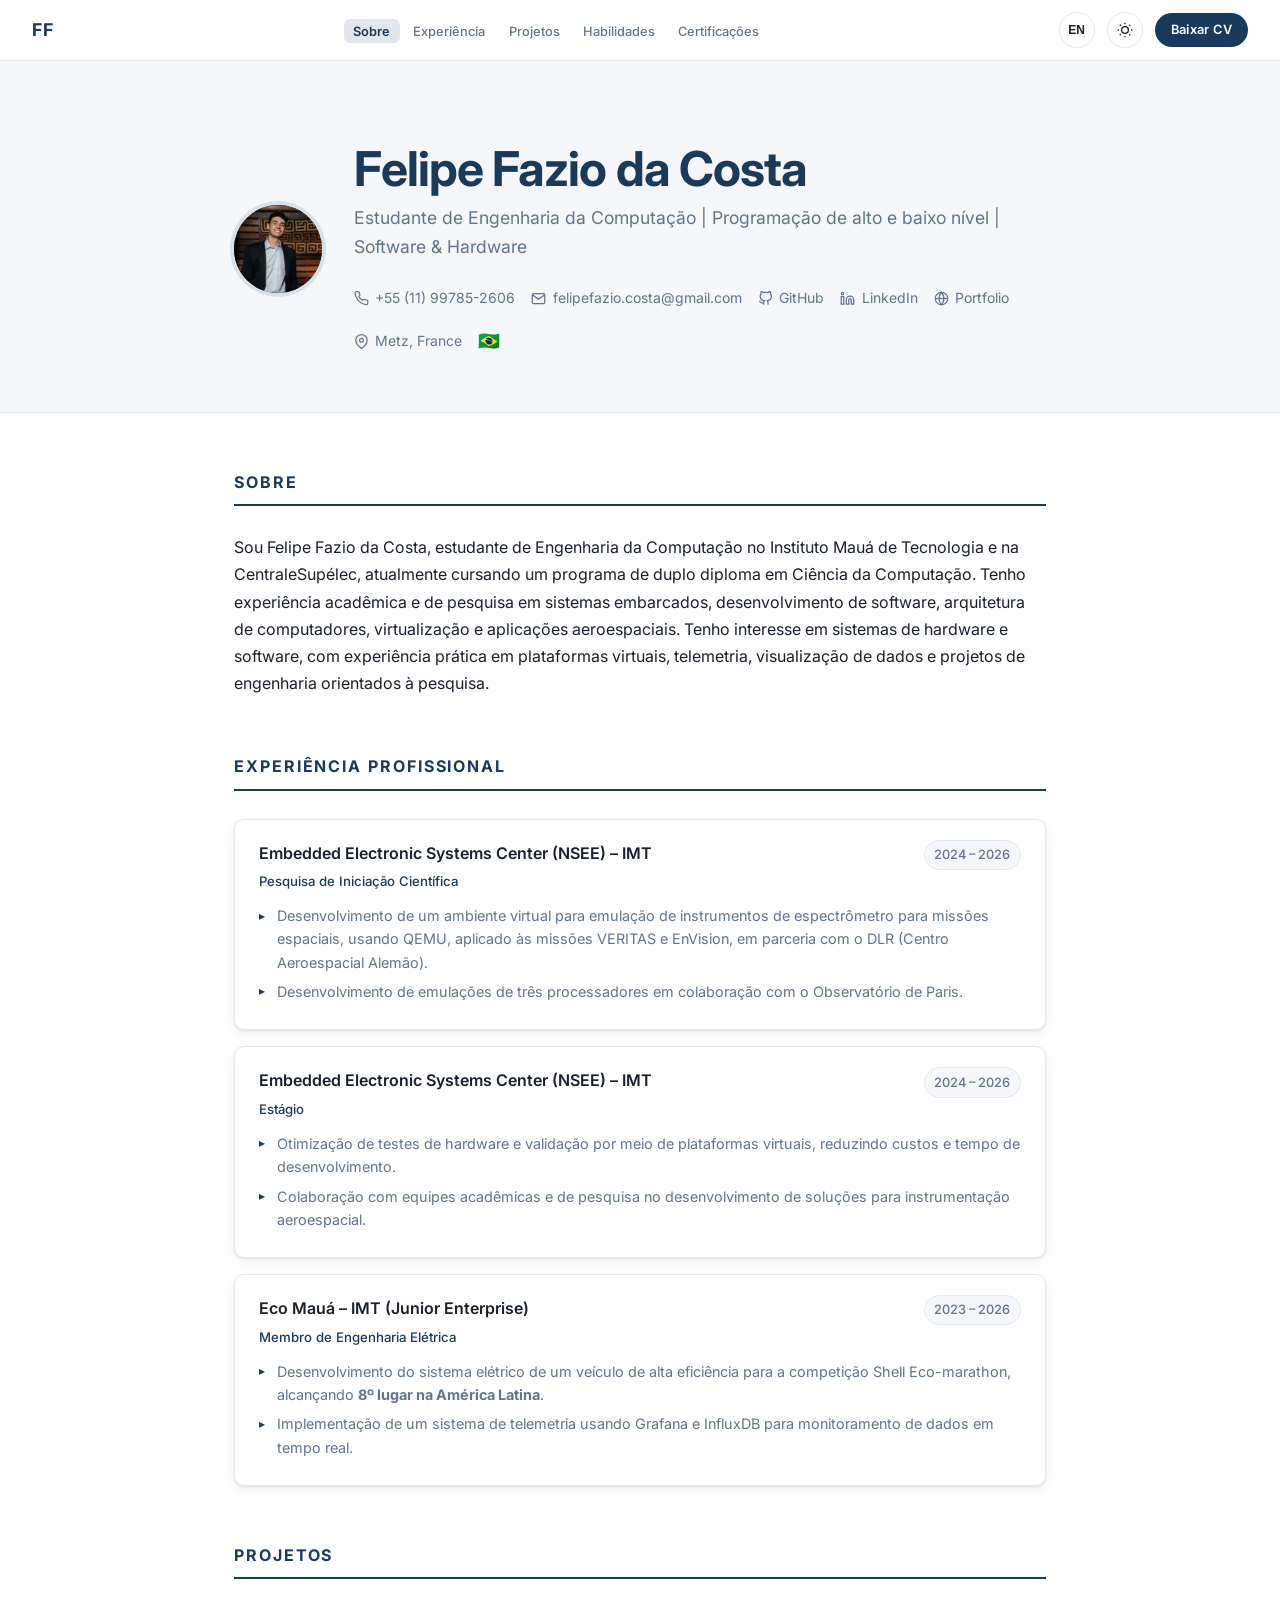
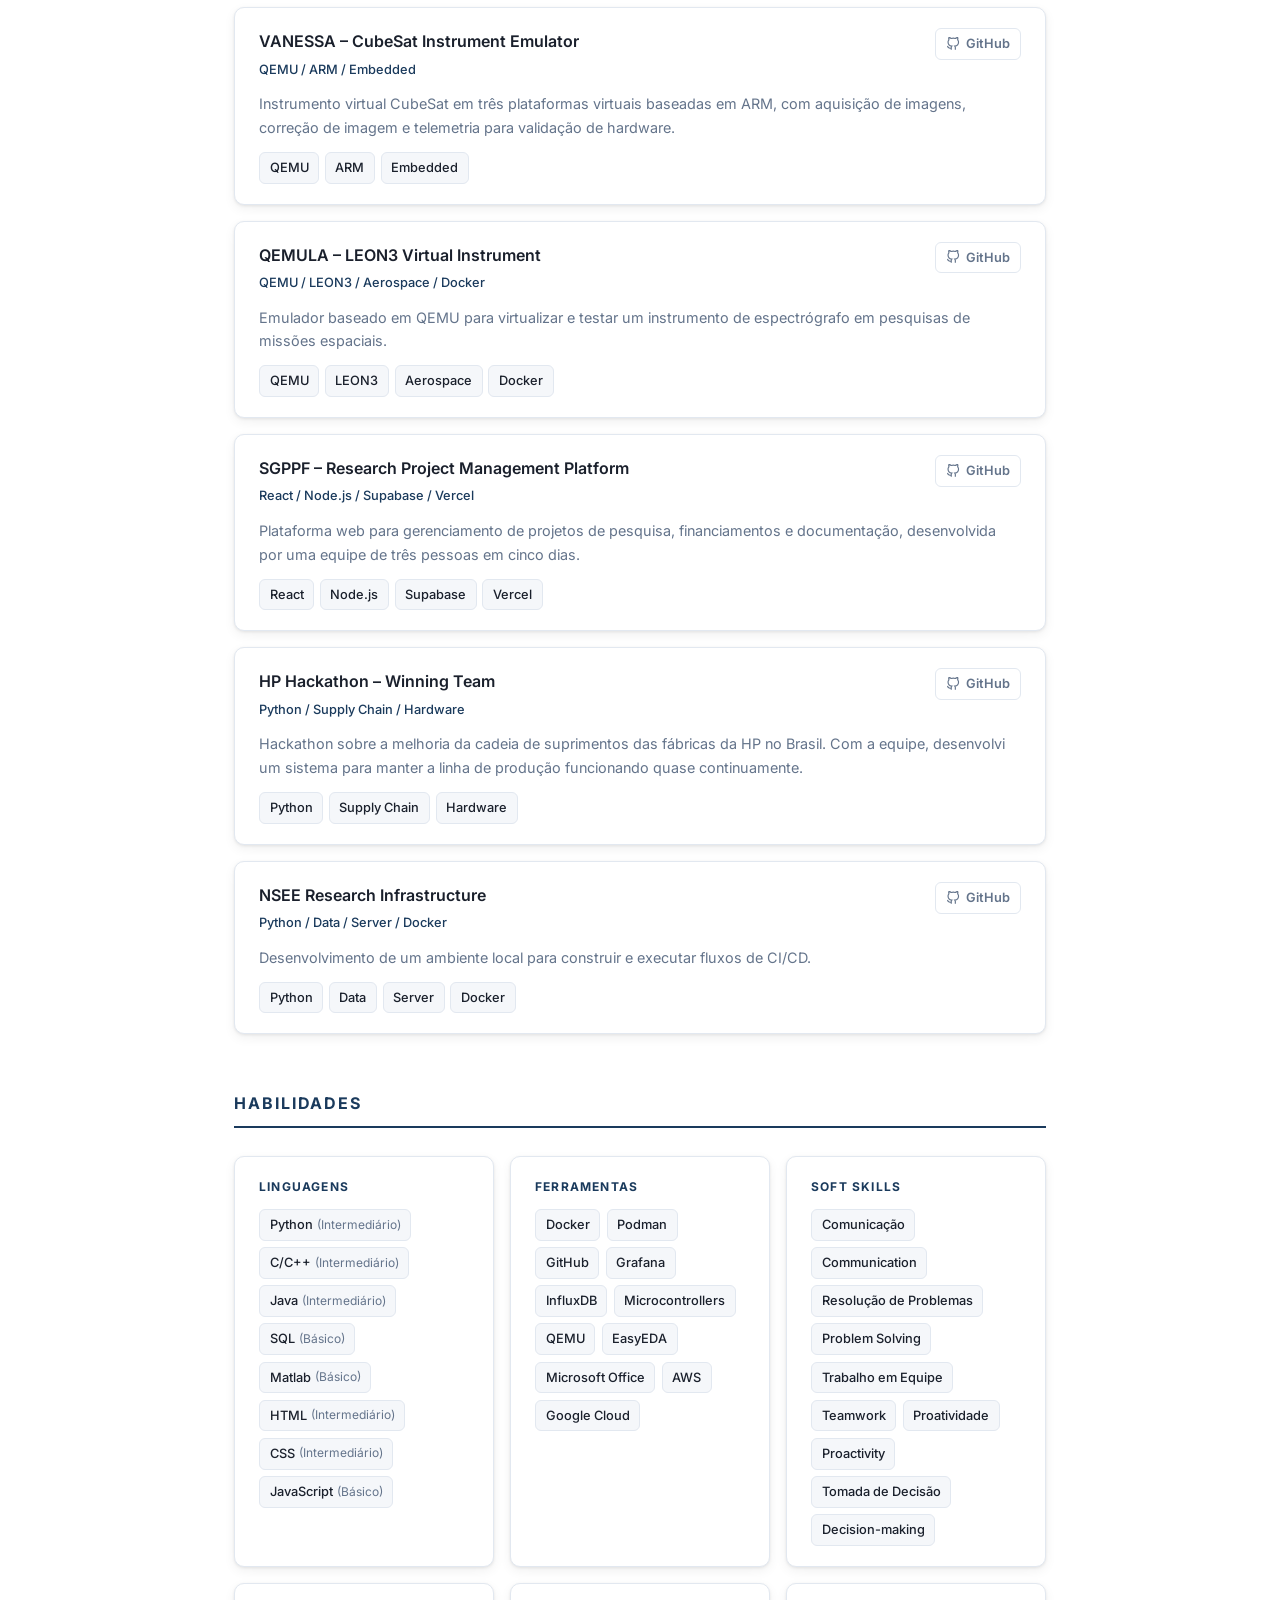
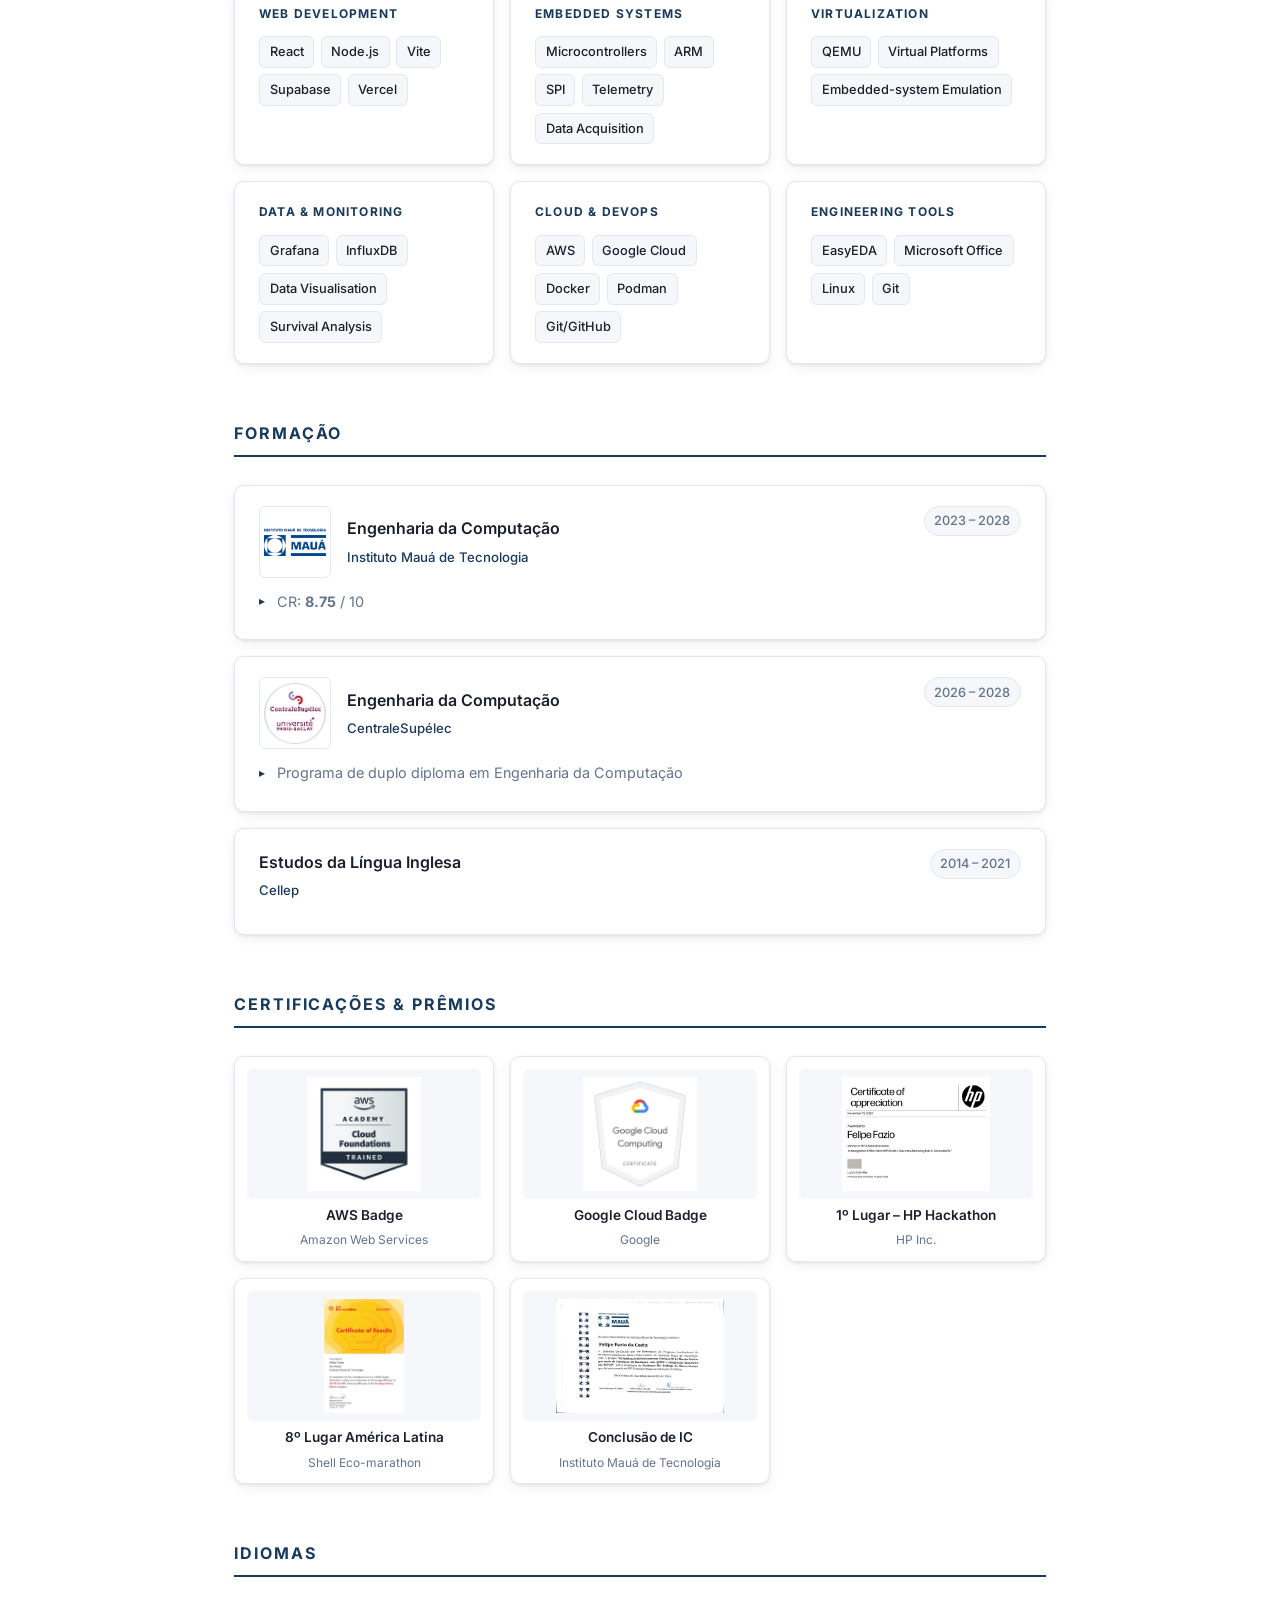
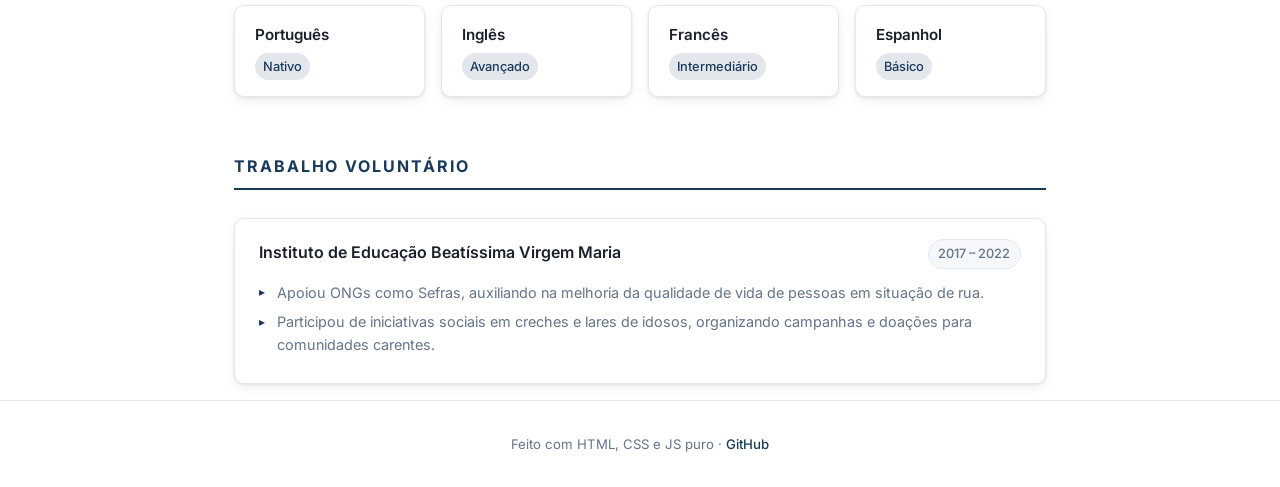
==== commit 413d3567: "fix(cv): new and current info" ====
--- a/index.html
+++ b/index.html
@@ -44,7 +44,7 @@
         <svg class="icon-sun" xmlns="http://www.w3.org/2000/svg" viewBox="0 0 24 24" fill="none" stroke="currentColor" stroke-width="2"><circle cx="12" cy="12" r="5"/><line x1="12" y1="1" x2="12" y2="3"/><line x1="12" y1="21" x2="12" y2="23"/><line x1="4.22" y1="4.22" x2="5.64" y2="5.64"/><line x1="18.36" y1="18.36" x2="19.78" y2="19.78"/><line x1="1" y1="12" x2="3" y2="12"/><line x1="21" y1="12" x2="23" y2="12"/><line x1="4.22" y1="19.78" x2="5.64" y2="18.36"/><line x1="18.36" y1="5.64" x2="19.78" y2="4.22"/></svg>
         <svg class="icon-moon" xmlns="http://www.w3.org/2000/svg" viewBox="0 0 24 24" fill="none" stroke="currentColor" stroke-width="2"><path d="M21 12.79A9 9 0 1 1 11.21 3 7 7 0 0 0 21 12.79z"/></svg>
       </button>
-      <a href="assets/cv_felipe_fazio.pdf" download class="btn-download">
+      <a href="assets/CV Felipe Fazio da Costa - EN.pdf" download="CV Felipe Fazio da Costa - EN.pdf" class="btn-download">
         <span data-lang="pt">Baixar CV</span>
         <span data-lang="en" hidden>Download CV</span>
       </a>
@@ -122,8 +122,8 @@
           <div>
             <h3>Embedded Electronic Systems Center (NSEE) – IMT</h3>
             <span class="exp-role">
-              <span data-lang="pt">Pesquisador de Graduação</span>
-              <span data-lang="en" hidden>Undergraduate Researcher</span>
+              <span data-lang="pt">Pesquisa de Iniciação Científica</span>
+              <span data-lang="en" hidden>Undergraduate Research</span>
             </span>
           </div>
           <span class="exp-date">2024 – 2026</span>
@@ -131,10 +131,27 @@
         <ul>
           <li data-lang="pt">Desenvolvimento de um ambiente virtual para emulação de instrumentos de espectrômetro para missões espaciais, usando QEMU, aplicado às missões VERITAS e EnVision, em parceria com o DLR (Centro Aeroespacial Alemão).</li>
           <li data-lang="en" hidden>Development of a virtual environment for spectrograph instrument emulation using QEMU, applied to the VERITAS and EnVision space missions, in partnership with DLR (German Aerospace Center).</li>
-          <li data-lang="pt">Otimização de testes de hardware e validação, reduzindo custos e tempo de desenvolvimento.</li>
-          <li data-lang="en" hidden>Optimization of hardware testing and validation, reducing costs and development time.</li>
           <li data-lang="pt">Desenvolvimento de emulações de três processadores em colaboração com o Observatório de Paris.</li>
           <li data-lang="en" hidden>Development of emulations for three processors in collaboration with the Paris Observatory.</li>
+        </ul>
+      </div>
+
+      <div class="experience-item reveal">
+        <div class="exp-header">
+          <div>
+            <h3>Embedded Electronic Systems Center (NSEE) – IMT</h3>
+            <span class="exp-role">
+              <span data-lang="pt">Estágio</span>
+              <span data-lang="en" hidden>Internship</span>
+            </span>
+          </div>
+          <span class="exp-date">2024 – 2026</span>
+        </div>
+        <ul>
+          <li data-lang="pt">Otimização de testes de hardware e validação por meio de plataformas virtuais, reduzindo custos e tempo de desenvolvimento.</li>
+          <li data-lang="en" hidden>Optimization of hardware testing and validation through virtual platforms, reducing costs and development time.</li>
+          <li data-lang="pt">Colaboração com equipes acadêmicas e de pesquisa no desenvolvimento de soluções para instrumentação aeroespacial.</li>
+          <li data-lang="en" hidden>Collaboration with academic and research teams to develop solutions for aerospace instrumentation.</li>
         </ul>
       </div>
 
@@ -168,39 +185,36 @@
       <div class="project-card reveal">
         <div class="project-header">
           <div>
-            <h3>QEMULA – LEON3 Virtual Instrument</h3>
-            <span class="project-org">QEMU / Embedded Systems / Aerospace</span>
+            <h3>VANESSA – CubeSat Instrument Emulator</h3>
+            <span class="project-org">QEMU / ARM / Embedded</span>
           </div>
           <a href="https://github.com/FFCfelps1" target="_blank" rel="noopener" class="project-link">
             <svg xmlns="http://www.w3.org/2000/svg" viewBox="0 0 24 24" fill="none" stroke="currentColor" stroke-width="2"><path d="M9 19c-5 1.5-5-2.5-7-3m14 6v-3.87a3.37 3.37 0 0 0-.94-2.61c3.14-.35 6.44-1.54 6.44-7A5.44 5.44 0 0 0 20 4.77 5.07 5.07 0 0 0 19.91 1S18.73.65 16 2.48a13.38 13.38 0 0 0-7 0C6.27.65 5.09 1 5.09 1A5.07 5.07 0 0 0 5 4.77a5.44 5.44 0 0 0-1.5 3.78c0 5.42 3.3 6.61 6.44 7A3.37 3.37 0 0 0 9 18.13V22"/></svg>
             GitHub
           </a>
         </div>
-        <p data-lang="pt">Desenvolvimento de um emulador LEON3 baseado em QEMU para virtualização e testes de um instrumento de espectrógrafo, apoiando pesquisas relacionadas a missões aeroespaciais e instrumentação científica.</p>
-        <p data-lang="en" hidden>Development of a QEMU-based LEON3 emulator for virtualising and testing a spectrograph instrument, supporting research related to aerospace missions and scientific instrumentation.</p>
+        <p data-lang="pt">Instrumento virtual CubeSat em três plataformas virtuais baseadas em ARM, com aquisição de imagens, correção de imagem e telemetria para validação de hardware.</p>
+        <p data-lang="en" hidden>Virtual CubeSat instrument on three ARM-based virtual platforms, with camera acquisition, image correction, and telemetry for hardware validation.</p>
         <div class="project-tags">
-          <span class="tag">QEMU</span>
-          <span class="tag">LEON3</span>
-          <span class="tag">Aerospace</span>
+          <span class="tag">QEMU</span><span class="tag">ARM</span><span class="tag">Embedded</span>
         </div>
       </div>
 
       <div class="project-card reveal">
         <div class="project-header">
           <div>
-            <h3>VANESSA – CubeSat Instrument Emulator</h3>
-            <span class="project-org">QEMU / ARM / Embedded Systems</span>
+            <h3>QEMULA – LEON3 Virtual Instrument</h3>
+            <span class="project-org">QEMU / LEON3 / Aerospace / Docker</span>
           </div>
           <a href="https://github.com/FFCfelps1" target="_blank" rel="noopener" class="project-link">
             <svg xmlns="http://www.w3.org/2000/svg" viewBox="0 0 24 24" fill="none" stroke="currentColor" stroke-width="2"><path d="M9 19c-5 1.5-5-2.5-7-3m14 6v-3.87a3.37 3.37 0 0 0-.94-2.61c3.14-.35 6.44-1.54 6.44-7A5.44 5.44 0 0 0 20 4.77 5.07 5.07 0 0 0 19.91 1S18.73.65 16 2.48a13.38 13.38 0 0 0-7 0C6.27.65 5.09 1 5.09 1A5.07 5.07 0 0 0 5 4.77a5.44 5.44 0 0 0-1.5 3.78c0 5.42 3.3 6.61 6.44 7A3.37 3.37 0 0 0 9 18.13V22"/></svg>
             GitHub
           </a>
         </div>
-        <p data-lang="pt">Desenvolvimento de um ambiente virtual para instrumentos de CubeSat usando múltiplas plataformas virtuais baseadas em ARM, com foco em aquisição de imagens, correção de imagem, telemetria e validação para futura implementação em hardware.</p>
-        <p data-lang="en" hidden>Development of a virtual CubeSat instrument environment using multiple ARM-based virtual platforms, focusing on camera acquisition, image correction, telemetry, and validation for future hardware implementation.</p>
+        <p data-lang="pt">Emulador baseado em QEMU para virtualizar e testar um instrumento de espectrógrafo em pesquisas de missões espaciais.</p>
+        <p data-lang="en" hidden>QEMU-based LEON3 emulator to virtualise and test a spectrograph instrument for space-mission research.</p>
         <div class="project-tags">
-          <span class="tag">ARM</span>
-          <span class="tag">Embedded Systems</span>
+          <span class="tag">QEMU</span><span class="tag">LEON3</span><span class="tag">Aerospace</span><span class="tag">Docker</span>
         </div>
       </div>
 
@@ -208,32 +222,48 @@
         <div class="project-header">
           <div>
             <h3>SGPPF – Research Project Management Platform</h3>
-            <span class="project-org">Web Development</span>
+            <span class="project-org">React / Node.js / Supabase / Vercel</span>
           </div>
           <a href="https://github.com/FFCfelps1" target="_blank" rel="noopener" class="project-link">
             <svg xmlns="http://www.w3.org/2000/svg" viewBox="0 0 24 24" fill="none" stroke="currentColor" stroke-width="2"><path d="M9 19c-5 1.5-5-2.5-7-3m14 6v-3.87a3.37 3.37 0 0 0-.94-2.61c3.14-.35 6.44-1.54 6.44-7A5.44 5.44 0 0 0 20 4.77 5.07 5.07 0 0 0 19.91 1S18.73.65 16 2.48a13.38 13.38 0 0 0-7 0C6.27.65 5.09 1 5.09 1A5.07 5.07 0 0 0 5 4.77a5.44 5.44 0 0 0-1.5 3.78c0 5.42 3.3 6.61 6.44 7A3.37 3.37 0 0 0 9 18.13V22"/></svg>
             GitHub
           </a>
         </div>
-        <p data-lang="pt">Desenvolvimento de uma plataforma web para gerenciamento de projetos de pesquisa, financiamentos, documentação e informações institucionais, com foco em usabilidade e integração aos fluxos existentes.</p>
-        <p data-lang="en" hidden>Development of a web platform for managing research projects, funding, documentation, and institutional information, focusing on usability and integration with existing workflows.</p>
-        <div class="project-tags"><span class="tag">Web Development</span><span class="tag">React</span><span class="tag">Node.js</span></div>
+        <p data-lang="pt">Plataforma web para gerenciamento de projetos de pesquisa, financiamentos e documentação, desenvolvida por uma equipe de três pessoas em cinco dias.</p>
+        <p data-lang="en" hidden>Web platform for research projects, funding, and documentation, built by a team of three in five days.</p>
+        <div class="project-tags"><span class="tag">React</span><span class="tag">Node.js</span><span class="tag">Supabase</span><span class="tag">Vercel</span></div>
       </div>
 
       <div class="project-card reveal">
         <div class="project-header">
           <div>
-            <h3>NSEE Research Infrastructure</h3>
-            <span class="project-org">Python / Data / AI</span>
+            <h3>HP Hackathon – Winning Team</h3>
+            <span class="project-org">Python / Supply Chain / Hardware</span>
           </div>
           <a href="https://github.com/FFCfelps1" target="_blank" rel="noopener" class="project-link">
             <svg xmlns="http://www.w3.org/2000/svg" viewBox="0 0 24 24" fill="none" stroke="currentColor" stroke-width="2"><path d="M9 19c-5 1.5-5-2.5-7-3m14 6v-3.87a3.37 3.37 0 0 0-.94-2.61c3.14-.35 6.44-1.54 6.44-7A5.44 5.44 0 0 0 20 4.77 5.07 5.07 0 0 0 19.91 1S18.73.65 16 2.48a13.38 13.38 0 0 0-7 0C6.27.65 5.09 1 5.09 1A5.07 5.07 0 0 0 5 4.77a5.44 5.44 0 0 0-1.5 3.78c0 5.42 3.3 6.61 6.44 7A3.37 3.37 0 0 0 9 18.13V22"/></svg>
             GitHub
           </a>
         </div>
-        <p data-lang="pt">Contribuição para projetos de software e dados orientados à pesquisa, incluindo análises de sobrevivência, fluxos de previsão baseados em IA, dashboards e infraestrutura técnica.</p>
-        <p data-lang="en" hidden>Contribution to research-oriented software and data projects, including survival analysis, AI-based prediction workflows, dashboards, and technical infrastructure.</p>
-        <div class="project-tags"><span class="tag">Python</span><span class="tag">Data</span><span class="tag">AI</span></div>
+        <p data-lang="pt">Hackathon sobre a melhoria da cadeia de suprimentos das fábricas da HP no Brasil. Com a equipe, desenvolvi um sistema para manter a linha de produção funcionando quase continuamente.</p>
+        <p data-lang="en" hidden>Hackathon challenge on improving the supply chain of HP factories in Brazil. With my team, developed a system to keep the production line running almost continuously.</p>
+        <div class="project-tags"><span class="tag">Python</span><span class="tag">Supply Chain</span><span class="tag">Hardware</span></div>
+      </div>
+
+      <div class="project-card reveal">
+        <div class="project-header">
+          <div>
+            <h3>NSEE Research Infrastructure</h3>
+            <span class="project-org">Python / Data / Server / Docker</span>
+          </div>
+          <a href="https://github.com/FFCfelps1" target="_blank" rel="noopener" class="project-link">
+            <svg xmlns="http://www.w3.org/2000/svg" viewBox="0 0 24 24" fill="none" stroke="currentColor" stroke-width="2"><path d="M9 19c-5 1.5-5-2.5-7-3m14 6v-3.87a3.37 3.37 0 0 0-.94-2.61c3.14-.35 6.44-1.54 6.44-7A5.44 5.44 0 0 0 20 4.77 5.07 5.07 0 0 0 19.91 1S18.73.65 16 2.48a13.38 13.38 0 0 0-7 0C6.27.65 5.09 1 5.09 1A5.07 5.07 0 0 0 5 4.77a5.44 5.44 0 0 0-1.5 3.78c0 5.42 3.3 6.61 6.44 7A3.37 3.37 0 0 0 9 18.13V22"/></svg>
+            GitHub
+          </a>
+        </div>
+        <p data-lang="pt">Desenvolvimento de um ambiente local para construir e executar fluxos de CI/CD.</p>
+        <p data-lang="en" hidden>Developed a local environment to build and run CI/CD workflows.</p>
+        <div class="project-tags"><span class="tag">Python</span><span class="tag">Data</span><span class="tag">Server</span><span class="tag">Docker</span></div>
       </div>
     </section>
 
